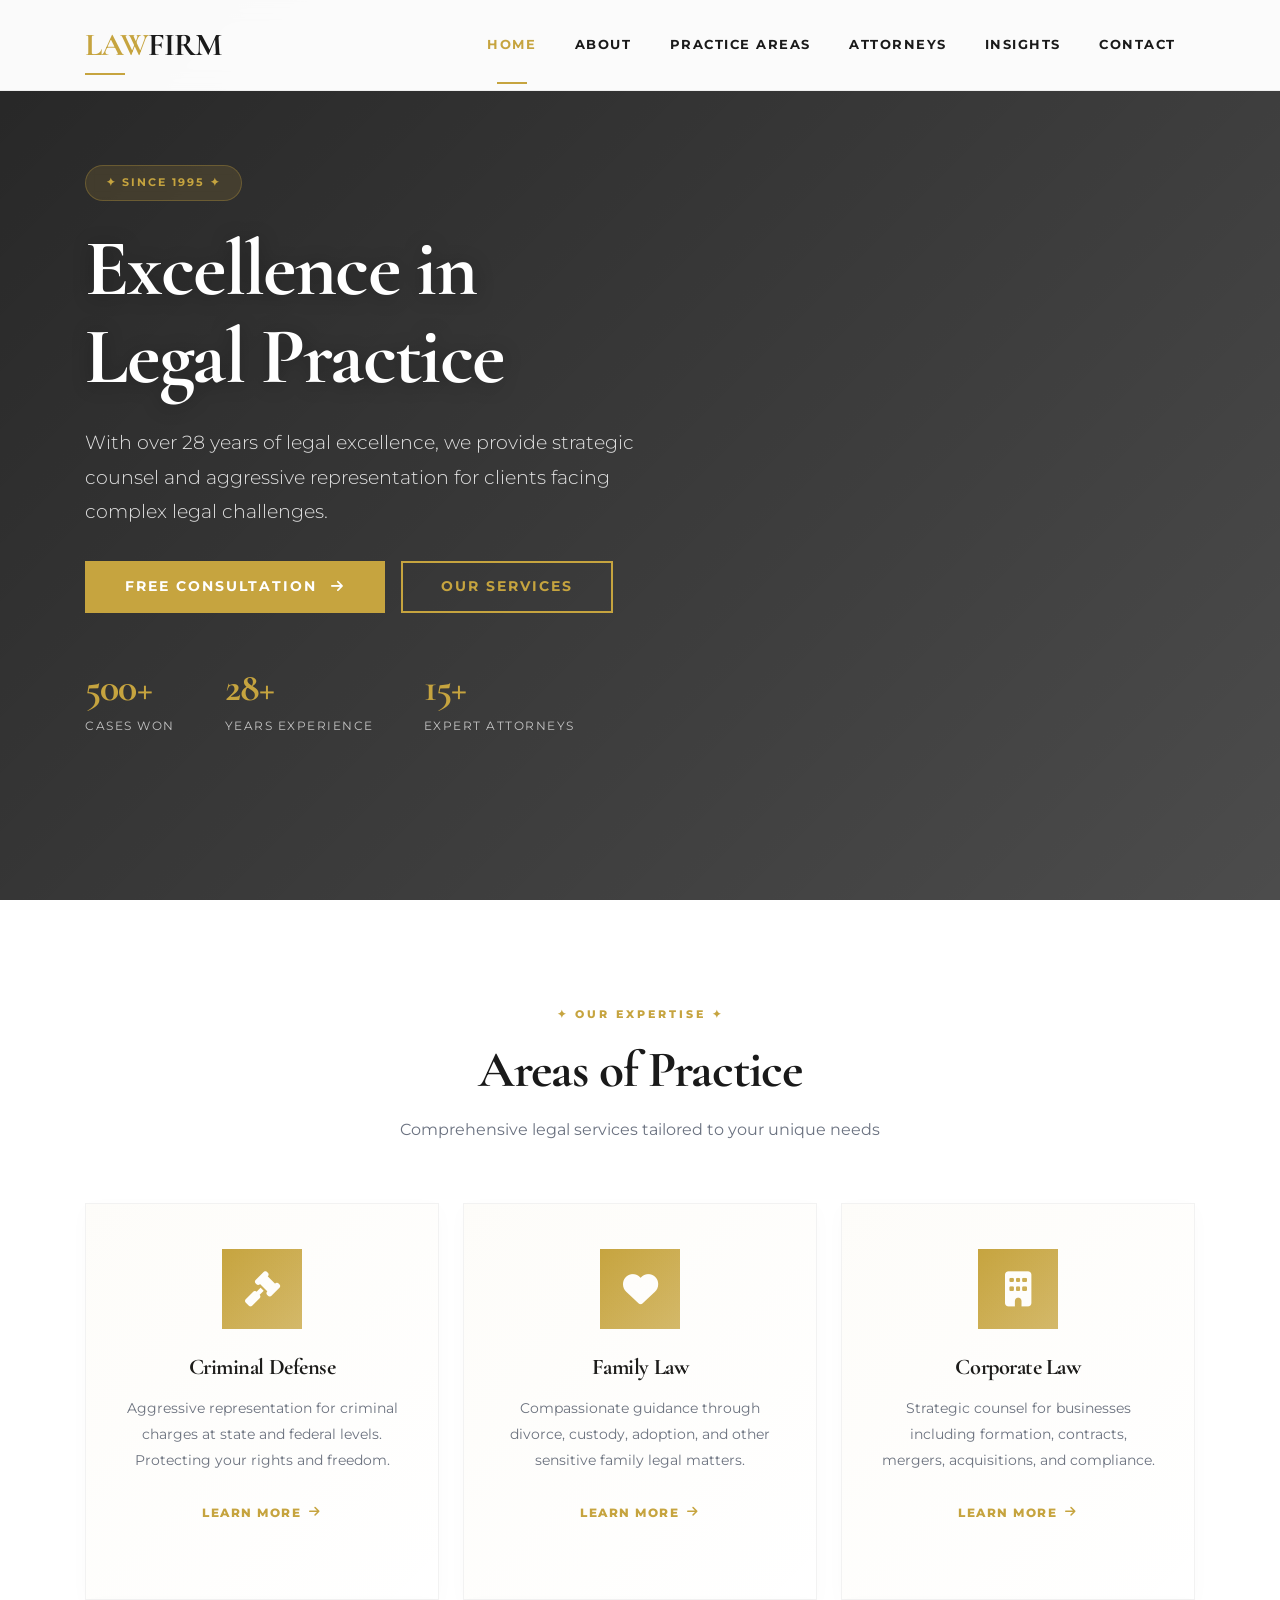
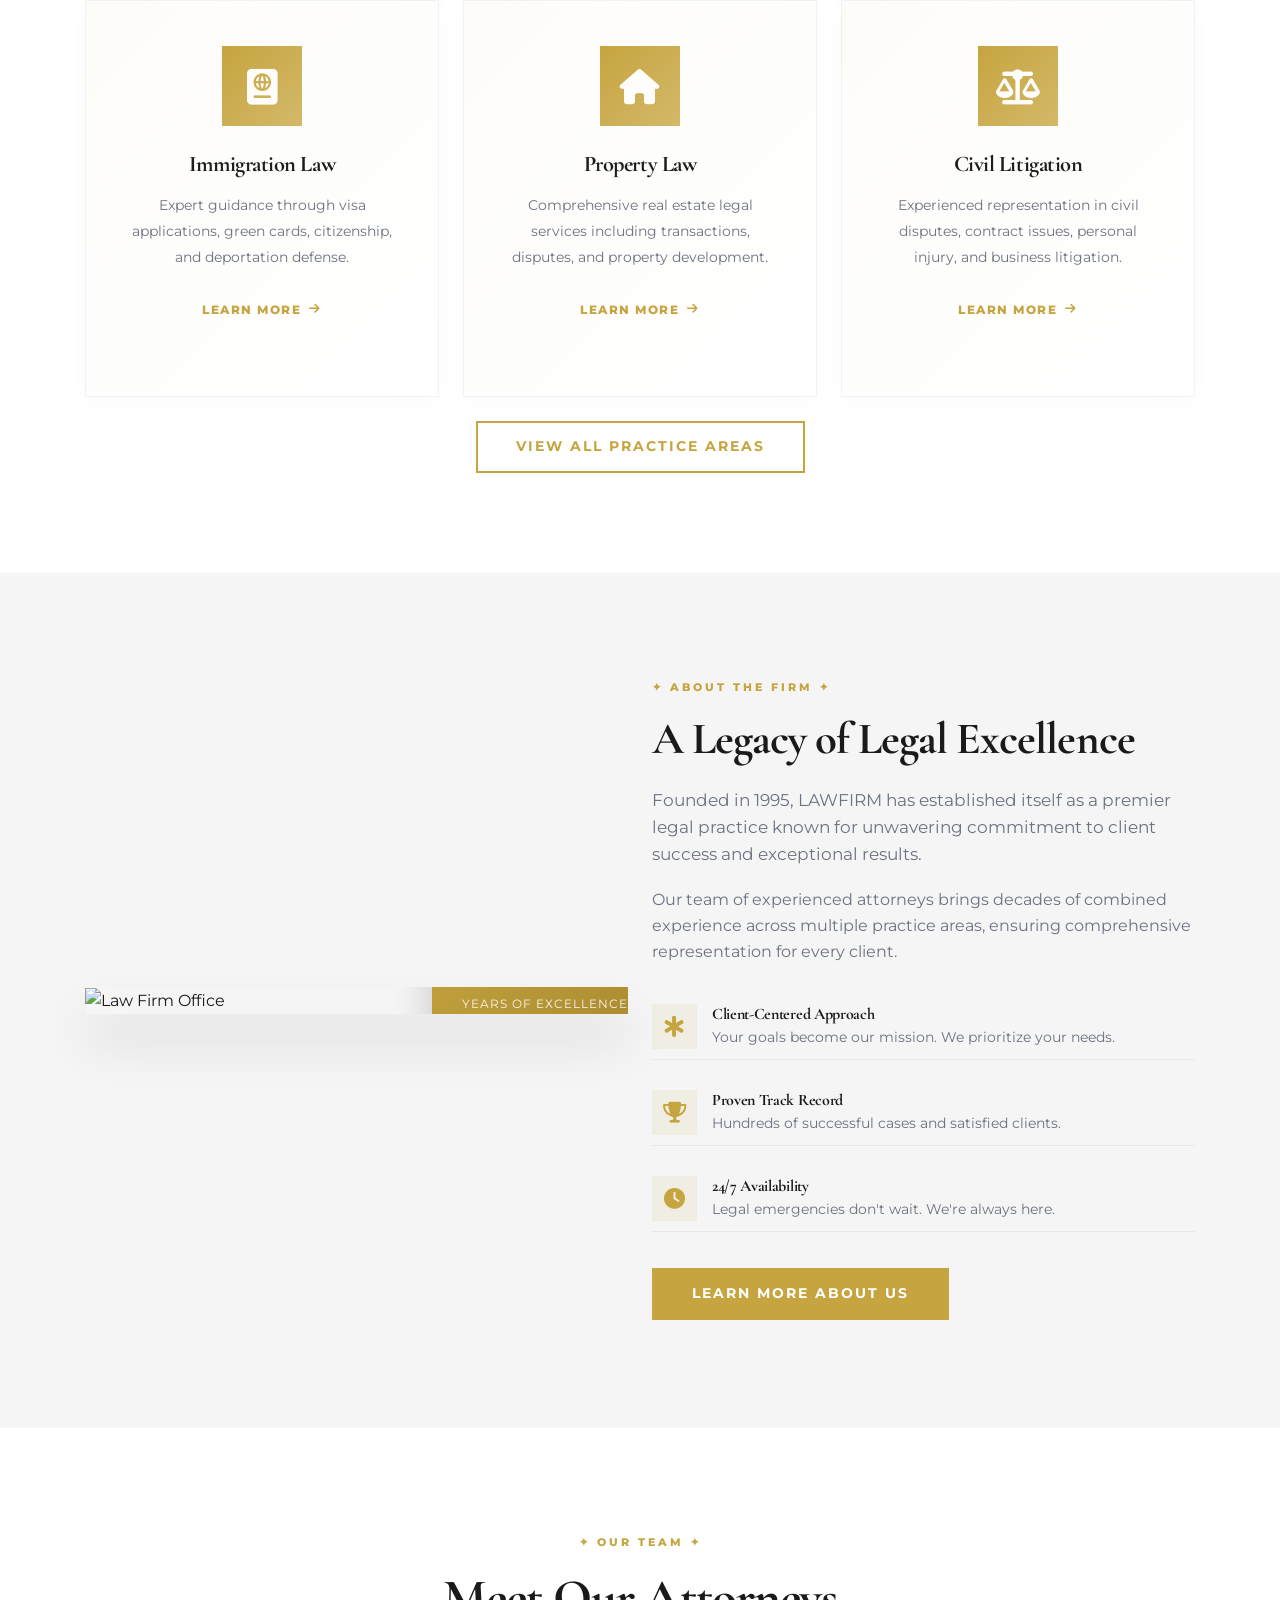
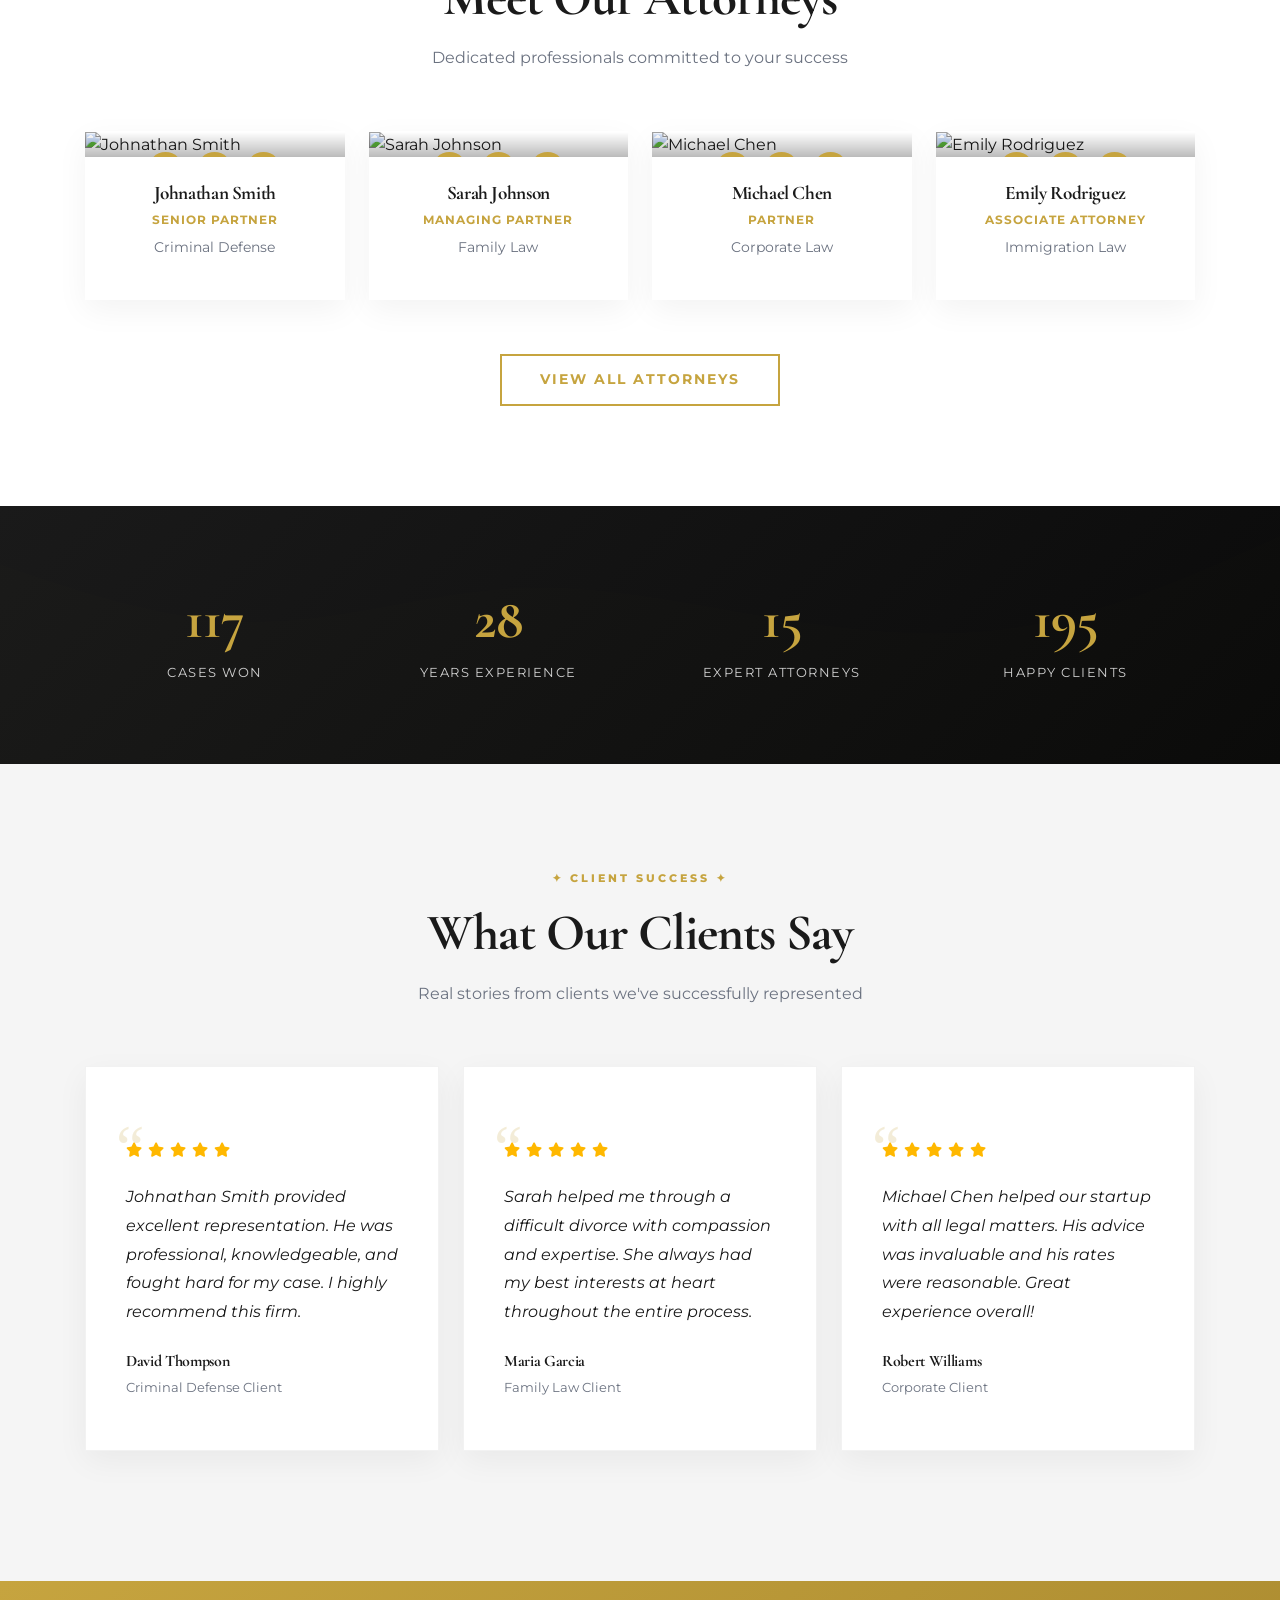
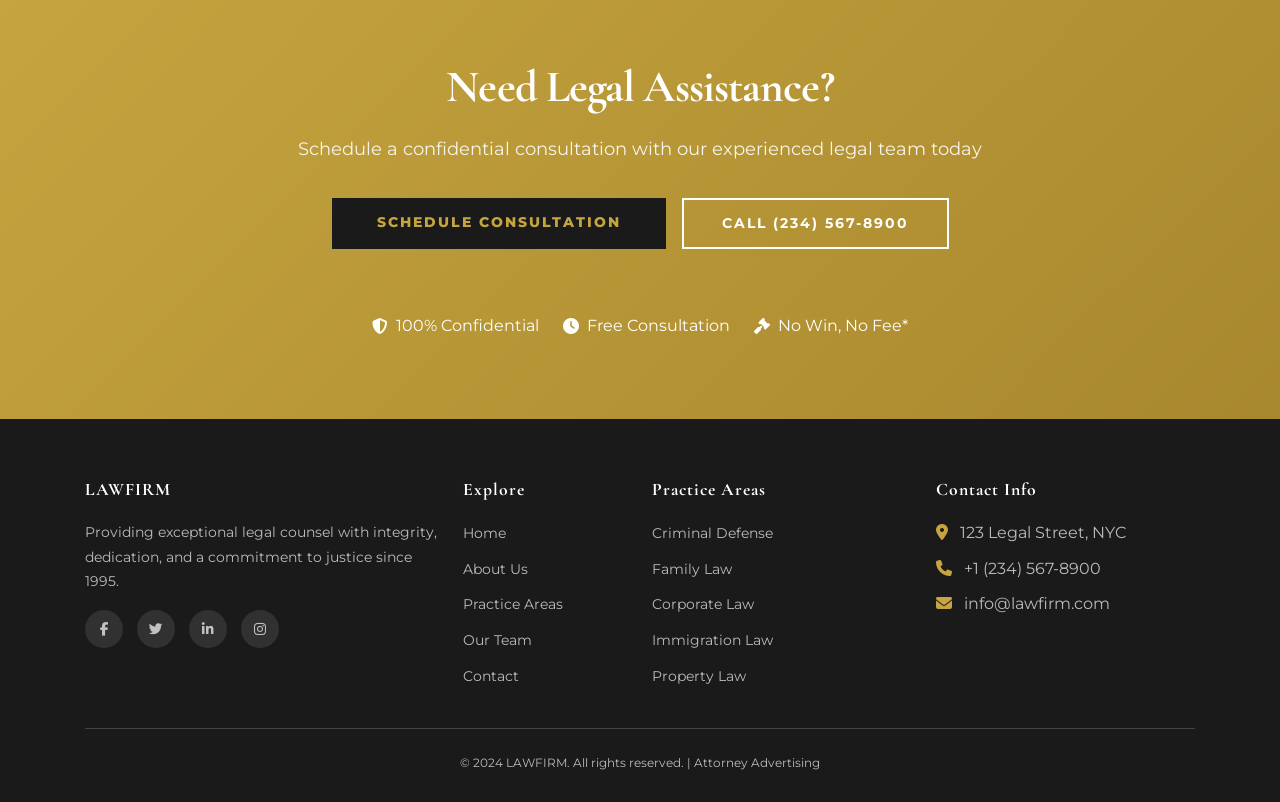
==== home1.html @ 0ae92cca "Update home1.html" ====
<!DOCTYPE html>
<html lang="en">
<head>
    <meta charset="UTF-8">
    <meta name="viewport" content="width=device-width, initial-scale=1.0, viewport-fit=cover">
    <title>LawFirm | Premier Legal Services & Representation</title>
    
    <!-- Favicon -->
    <link rel="icon" type="image/x-icon" href="#">
    
    <!-- Bootstrap 5 CSS -->
    <link href="https://cdn.jsdelivr.net/npm/bootstrap@5.3.0/dist/css/bootstrap.min.css" rel="stylesheet">
    <!-- Font Awesome 6 -->
    <link rel="stylesheet" href="https://cdnjs.cloudflare.com/ajax/libs/font-awesome/6.4.0/css/all.min.css">
    <!-- Google Fonts -->
    <link href="https://fonts.googleapis.com/css2?family=Cormorant+Garamond:wght@400;500;600;700;800&family=Montserrat:wght@300;400;500;600;700;800;900&display=swap" rel="stylesheet">
    <!-- AOS Animation -->
    <link href="https://unpkg.com/aos@2.3.1/dist/aos.css" rel="stylesheet">
    
    <style>
        :root {
            --primary: #C6A43F;
            --primary-dark: #A8882E;
            --primary-light: #D4B96A;
            --secondary: #1A1A1A;
            --dark: #0A0A0A;
            --gray-dark: #2A2A2A;
            --gray: #6B7280;
            --gray-light: #F5F5F5;
            --white: #FFFFFF;
            --border: #E5E5E5;
        }
        
        * {
            margin: 0;
            padding: 0;
            box-sizing: border-box;
        }
        
        body {
            font-family: 'Montserrat', sans-serif;
            color: var(--secondary);
            background: var(--white);
            line-height: 1.6;
            overflow-x: hidden;
        }
        
        h1, h2, h3, h4, h5, h6 {
            font-family: 'Cormorant Garamond', serif;
            font-weight: 700;
            letter-spacing: -0.02em;
        }
        
        /* Custom Scrollbar */
        ::-webkit-scrollbar {
            width: 8px;
        }
        
        ::-webkit-scrollbar-track {
            background: var(--gray-light);
        }
        
        ::-webkit-scrollbar-thumb {
            background: var(--primary);
            border-radius: 4px;
        }
        
        /* Premium Navbar */
        .navbar {
            padding: 0;
            background: rgba(255,255,255,0.98);
            backdrop-filter: blur(10px);
            border-bottom: 1px solid rgba(0,0,0,0.05);
            transition: all 0.3s ease;
        }
        
        .navbar.scrolled {
            background: rgba(255,255,255,0.98);
            box-shadow: 0 5px 30px rgba(0,0,0,0.05);
        }
        
        .navbar-brand {
            font-family: 'Cormorant Garamond', serif;
            font-size: 2rem;
            font-weight: 800;
            color: var(--secondary) !important;
            letter-spacing: -1px;
            padding: 1.2rem 0;
            position: relative;
        }
        
        .navbar-brand::after {
            content: '';
            position: absolute;
            bottom: 15px;
            left: 0;
            width: 40px;
            height: 2px;
            background: var(--primary);
        }
        
        .navbar-brand span {
            color: var(--primary);
        }
        
        .nav-link {
            font-size: 0.8rem;
            font-weight: 700;
            color: var(--secondary) !important;
            text-transform: uppercase;
            letter-spacing: 1.5px;
            padding: 1.8rem 1.2rem !important;
            transition: all 0.3s;
            position: relative;
        }
        
        .nav-link::before {
            content: '';
            position: absolute;
            bottom: 0;
            left: 50%;
            transform: translateX(-50%);
            width: 0;
            height: 2px;
            background: var(--primary);
            transition: width 0.3s;
        }
        
        .nav-link:hover::before,
        .nav-link.active::before {
            width: 30px;
        }
        
        .nav-link:hover,
        .nav-link.active {
            color: var(--primary) !important;
        }
        
        /* Hero Section with Overlay Image */
        .hero {
            position: relative;
            min-height: 100vh;
            background: linear-gradient(135deg, rgba(0,0,0,0.85) 0%, rgba(0,0,0,0.7) 100%);
            display: flex;
            align-items: center;
            overflow: hidden;
        }
        
        .hero-background {
            position: absolute;
            top: 0;
            left: 0;
            width: 100%;
            height: 100%;
            object-fit: cover;
            z-index: -2;
        }
        
        .hero-overlay {
            position: absolute;
            top: 0;
            left: 0;
            
            height: 100%;
            background: linear-gradient(135deg, rgba(0,0,0,0.85) 0%, rgba(0,0,0,0.6) 50%, rgba(0,0,0,0.75) 100%);
            z-index: -1;
        }
        
        .hero-badge {
            display: inline-block;
            background: rgba(198,164,63,0.15);
            backdrop-filter: blur(5px);
            padding: 8px 20px;
            border-radius: 50px;
            font-size: 0.7rem;
            font-weight: 700;
            text-transform: uppercase;
            letter-spacing: 2px;
            color: var(--primary);
            margin-bottom: 1.5rem;
            border: 1px solid rgba(198,164,63,0.3);
        }
        
        .hero h1 {
            font-size: 5rem;
            font-weight: 800;
            line-height: 1.1;
            margin-bottom: 1.5rem;
            color: var(--white);
            text-shadow: 0 2px 20px rgba(0,0,0,0.3);
        }
        
        .hero .lead {
            font-size: 1.2rem;
            color: rgba(255,255,255,0.85);
            margin-bottom: 2rem;
            line-height: 1.8;
            max-width: 600px;
        }
        
        @media (max-width: 768px) {
            .hero h1 {
                font-size: 2.8rem;
            }
            .hero .lead {
                font-size: 1rem;
            }
        }
        
        /* Premium Buttons */
        .btn-primary-custom {
            background: var(--primary);
            color: var(--white);
            padding: 15px 40px;
            font-size: 0.85rem;
            font-weight: 700;
            text-transform: uppercase;
            letter-spacing: 2px;
            border: none;
            border-radius: 0;
            transition: all 0.3s;
            display: inline-block;
            text-decoration: none;
            position: relative;
            overflow: hidden;
            z-index: 1;
        }
        
        .btn-primary-custom::before {
            content: '';
            position: absolute;
            top: 0;
            left: -100%;
            width: 100%;
            height: 100%;
            background: var(--primary-dark);
            transition: left 0.3s;
            z-index: -1;
        }
        
        .btn-primary-custom:hover::before {
            left: 0;
        }
        
        .btn-primary-custom:hover {
            color: var(--white);
            transform: translateY(-2px);
            box-shadow: 0 10px 25px rgba(198,164,63,0.3);
        }
        
        .btn-outline-custom {
            border: 2px solid var(--primary);
            color: var(--primary);
            background: transparent;
            padding: 13px 38px;
            font-size: 0.85rem;
            font-weight: 700;
            text-transform: uppercase;
            letter-spacing: 2px;
            border-radius: 0;
            transition: all 0.3s;
            display: inline-block;
            text-decoration: none;
        }
        
        .btn-outline-custom:hover {
            background: var(--primary);
            color: var(--white);
            transform: translateY(-2px);
            box-shadow: 0 10px 25px rgba(198,164,63,0.2);
        }
        
        /* Hero Stats */
        .hero-stats {
            display: flex;
            gap: 50px;
            margin-top: 50px;
            flex-wrap: wrap;
        }
        
        .hero-stat {
            text-align: left;
        }
        
        .hero-stat h3 {
            font-size: 2.5rem;
            font-weight: 800;
            color: var(--primary);
            margin-bottom: 5px;
            font-family: 'Cormorant Garamond', serif;
        }
        
        .hero-stat p {
            color: rgba(255,255,255,0.7);
            font-size: 0.75rem;
            text-transform: uppercase;
            letter-spacing: 1.5px;
            margin: 0;
        }
        
        /* Section Styles */
        .section {
            padding: 100px 0;
        }
        
        .section-dark {
            background: var(--gray-light);
        }
        
        .section-title {
            text-align: center;
            margin-bottom: 60px;
        }
        
        .section-subtitle {
            display: inline-block;
            font-size: 0.7rem;
            font-weight: 800;
            text-transform: uppercase;
            letter-spacing: 3px;
            color: var(--primary);
            margin-bottom: 1rem;
        }
        
        .section-title h2 {
            font-size: 3.2rem;
            font-weight: 800;
            color: var(--secondary);
            margin-bottom: 1rem;
        }
        
        .section-title p {
            color: var(--gray);
            max-width: 600px;
            margin: 0 auto;
            font-size: 1rem;
        }
        
        /* Premium Service Cards */
        .service-card {
            background: var(--white);
            padding: 45px 35px;
            text-align: center;
            transition: all 0.4s cubic-bezier(0.175, 0.885, 0.32, 1.275);
            position: relative;
            overflow: hidden;
            margin-bottom: 30px;
            height: 100%;
            box-shadow: 0 5px 20px rgba(0,0,0,0.02);
            border: 1px solid rgba(0,0,0,0.05);
        }
        
        .service-card::before {
            content: '';
            position: absolute;
            top: 0;
            left: 0;
            width: 100%;
            height: 100%;
            background: linear-gradient(135deg, rgba(198,164,63,0.03) 0%, transparent 100%);
            pointer-events: none;
        }
        
        .service-card:hover {
            transform: translateY(-10px);
            box-shadow: 0 30px 50px rgba(0,0,0,0.08);
            border-color: rgba(198,164,63,0.2);
        }
        
        .service-icon {
            width: 80px;
            height: 80px;
            background: linear-gradient(135deg, var(--primary) 0%, var(--primary-light) 100%);
            display: flex;
            align-items: center;
            justify-content: center;
            margin: 0 auto 25px;
            transition: all 0.3s;
        }
        
        .service-card:hover .service-icon {
            transform: scale(1.1) rotateY(180deg);
        }
        
        .service-icon i {
            font-size: 2.2rem;
            color: var(--white);
        }
        
        .service-card h4 {
            font-size: 1.4rem;
            font-weight: 700;
            margin-bottom: 15px;
        }
        
        .service-card p {
            color: var(--gray);
            font-size: 0.9rem;
            margin-bottom: 25px;
            line-height: 1.8;
        }
        
        .service-link {
            font-size: 0.75rem;
            font-weight: 800;
            text-transform: uppercase;
            letter-spacing: 1.5px;
            color: var(--primary);
            text-decoration: none;
            display: inline-flex;
            align-items: center;
            gap: 8px;
            transition: gap 0.3s;
        }
        
        .service-link:hover {
            gap: 12px;
            color: var(--primary-dark);
        }
        
        /* Premium About Section */
        .about-image-wrapper {
            position: relative;
            border-radius: 0;
            overflow: hidden;
            box-shadow: 0 30px 50px rgba(0,0,0,0.1);
        }
        
        .about-image-wrapper img {
            width: 100%;
            height: auto;
            transition: transform 0.5s;
        }
        
        .about-image-wrapper:hover img {
            transform: scale(1.05);
        }
        
        .experience-card {
            position: absolute;
            bottom: -30px;
            right: -30px;
            background: linear-gradient(135deg, var(--primary) 0%, var(--primary-dark) 100%);
            padding: 30px;
            text-align: center;
            min-width: 160px;
            box-shadow: 0 20px 40px rgba(0,0,0,0.2);
        }
        
        .experience-card h3 {
            font-size: 2.5rem;
            font-weight: 800;
            color: var(--white);
            margin: 0;
        }
        
        .experience-card p {
            color: rgba(255,255,255,0.9);
            font-size: 0.75rem;
            text-transform: uppercase;
            letter-spacing: 1px;
            margin: 0;
        }
        
        .feature-list {
            margin-top: 30px;
        }
        
        .feature-item {
            display: flex;
            align-items: center;
            margin-bottom: 20px;
            padding: 10px 0;
            border-bottom: 1px solid rgba(0,0,0,0.05);
        }
        
        .feature-icon {
            width: 45px;
            height: 45px;
            background: rgba(198,164,63,0.1);
            display: flex;
            align-items: center;
            justify-content: center;
            margin-right: 15px;
        }
        
        .feature-icon i {
            font-size: 1.3rem;
            color: var(--primary);
        }
        
        .feature-text h6 {
            font-size: 1rem;
            font-weight: 800;
            margin-bottom: 3px;
        }
        
        .feature-text p {
            font-size: 0.85rem;
            color: var(--gray);
            margin: 0;
        }
        
        /* Premium Attorney Cards */
        .attorney-card {
            background: var(--white);
            margin-bottom: 30px;
            transition: all 0.4s;
            box-shadow: 0 10px 30px rgba(0,0,0,0.05);
            position: relative;
            overflow: hidden;
        }
        
        .attorney-card:hover {
            transform: translateY(-10px);
            box-shadow: 0 20px 40px rgba(0,0,0,0.1);
        }
        
        .attorney-image {
            position: relative;
            overflow: hidden;
        }
        
        .attorney-image img {
            width: 100%;
            height: 320px;
            object-fit: cover;
            transition: transform 0.5s;
        }
        
        .attorney-card:hover .attorney-image img {
            transform: scale(1.1);
        }
        
        .attorney-social {
            position: absolute;
            bottom: -50px;
            left: 0;
            right: 0;
            text-align: center;
            background: linear-gradient(to top, rgba(0,0,0,0.8), transparent);
            padding: 20px;
            transition: bottom 0.3s;
        }
        
        .attorney-card:hover .attorney-social {
            bottom: 0;
        }
        
        .attorney-social a {
            display: inline-block;
            width: 35px;
            height: 35px;
            background: var(--primary);
            border-radius: 50%;
            text-align: center;
            line-height: 35px;
            color: var(--white);
            margin: 0 5px;
            transition: all 0.3s;
        }
        
        .attorney-social a:hover {
            transform: translateY(-3px);
            background: var(--white);
            color: var(--primary);
        }
        
        .attorney-info {
            padding: 25px;
            text-align: center;
            background: var(--white);
        }
        
        .attorney-info h5 {
            font-size: 1.2rem;
            font-weight: 800;
            margin-bottom: 5px;
        }
        
        .attorney-info .position {
            color: var(--primary);
            font-size: 0.75rem;
            font-weight: 700;
            text-transform: uppercase;
            letter-spacing: 1px;
            margin-bottom: 8px;
        }
        
        .attorney-info .specialty {
            color: var(--gray);
            font-size: 0.85rem;
        }
        
        /* Premium Testimonials */
        .testimonial-card {
            background: var(--white);
            padding: 50px 40px;
            margin-bottom: 30px;
            position: relative;
            box-shadow: 0 10px 30px rgba(0,0,0,0.05);
            border: 1px solid rgba(0,0,0,0.05);
            transition: all 0.3s;
        }
        
        .testimonial-card:hover {
            transform: translateY(-5px);
            box-shadow: 0 20px 40px rgba(0,0,0,0.1);
        }
        
        .testimonial-quote {
            position: absolute;
            top: 30px;
            left: 30px;
            font-size: 4rem;
            color: var(--primary);
            opacity: 0.2;
            font-family: serif;
        }
        
        .testimonial-rating {
            margin-bottom: 20px;
            margin-top: 20px;
        }
        
        .testimonial-rating i {
            color: #FFB800;
            font-size: 0.9rem;
            margin-right: 2px;
        }
        
        .testimonial-card p {
            font-size: 1rem;
            line-height: 1.8;
            color: var(--secondary);
            font-style: italic;
            margin-bottom: 25px;
            position: relative;
            z-index: 1;
        }
        
        .testimonial-author h6 {
            font-weight: 800;
            margin-bottom: 3px;
            font-size: 1rem;
        }
        
        .testimonial-author span {
            font-size: 0.8rem;
            color: var(--gray);
        }
        
        /* Stats Counter Section */
        .stats-section {
            background: linear-gradient(135deg, var(--secondary) 0%, var(--dark) 100%);
            padding: 80px 0;
            position: relative;
            overflow: hidden;
        }
        
        .stats-section::before {
            content: '';
            position: absolute;
            top: 0;
            left: 0;
            right: 0;
            bottom: 0;
            background: url('data:image/svg+xml,<svg xmlns="http://www.w3.org/2000/svg" viewBox="0 0 1440 320"><path fill="rgba(198,164,63,0.03)" fill-opacity="1" d="M0,96L48,112C96,128,192,160,288,160C384,160,480,128,576,122.7C672,117,768,139,864,154.7C960,171,1056,181,1152,165.3C1248,149,1344,107,1392,85.3L1440,64L1440,320L1392,320C1344,320,1248,320,1152,320C1056,320,960,320,864,320C768,320,672,320,576,320C480,320,384,320,288,320C192,320,96,320,48,320L0,320Z"></path></svg>') no-repeat bottom;
            background-size: cover;
            opacity: 0.3;
        }
        
        .stat-counter {
            text-align: center;
            position: relative;
            z-index: 1;
        }
        
        .stat-counter h2 {
            font-size: 3.5rem;
            font-weight: 800;
            color: var(--primary);
            margin-bottom: 10px;
            font-family: 'Cormorant Garamond', serif;
        }
        
        .stat-counter p {
            color: rgba(255,255,255,0.8);
            font-size: 0.8rem;
            text-transform: uppercase;
            letter-spacing: 1.5px;
            margin: 0;
        }
        
        /* Premium CTA */
        .cta-section {
            background: linear-gradient(135deg, var(--primary) 0%, var(--primary-dark) 100%);
            padding: 80px 0;
            text-align: center;
            position: relative;
            overflow: hidden;
        }
        
        .cta-section h2 {
            color: var(--white);
            font-size: 2.8rem;
            font-weight: 800;
            margin-bottom: 20px;
        }
        
        .cta-section p {
            color: rgba(255,255,255,0.9);
            font-size: 1.1rem;
            margin-bottom: 35px;
        }
        
        .btn-cta-dark {
            background: var(--secondary);
            color: var(--primary);
            padding: 14px 45px;
            font-size: 0.85rem;
            font-weight: 800;
            text-transform: uppercase;
            letter-spacing: 2px;
            border: none;
            transition: all 0.3s;
            display: inline-block;
            text-decoration: none;
        }
        
        .btn-cta-dark:hover {
            transform: translateY(-3px);
            box-shadow: 0 10px 25px rgba(0,0,0,0.2);
            color: var(--primary-light);
        }
        
        /* Footer */
        .footer {
            background: var(--secondary);
            color: rgba(255,255,255,0.7);
            padding: 60px 0 30px;
        }
        
        .footer h5 {
            color: var(--white);
            font-size: 1.1rem;
            font-weight: 700;
            margin-bottom: 20px;
            letter-spacing: 1px;
        }
        
        .footer a {
            color: rgba(255,255,255,0.7);
            text-decoration: none;
            transition: color 0.3s;
            font-size: 0.85rem;
        }
        
        .footer a:hover {
            color: var(--primary);
        }
        
        .footer ul {
            list-style: none;
            padding: 0;
        }
        
        .footer ul li {
            margin-bottom: 10px;
        }
        
        .footer .social-links a {
            display: inline-block;
            width: 38px;
            height: 38px;
            background: rgba(255,255,255,0.1);
            text-align: center;
            line-height: 38px;
            margin-right: 10px;
            transition: all 0.3s;
            border-radius: 50%;
        }
        
        .footer .social-links a:hover {
            background: var(--primary);
            color: var(--white);
            transform: translateY(-3px);
        }
        
        /* Responsive */
        @media (max-width: 768px) {
            .section {
                padding: 60px 0;
            }
            .section-title h2 {
                font-size: 2.2rem;
            }
            .hero h1 {
                font-size: 2.5rem;
            }
            .experience-card {
                position: relative;
                bottom: auto;
                right: auto;
                margin-top: 20px;
            }
            .hero-stats {
                gap: 25px;
            }
            .hero-stat h3 {
                font-size: 1.8rem;
            }
        }
        
        /* Container */
        .container {
            width: 100%;
            padding-right: 15px;
            padding-left: 15px;
            margin-right: auto;
            margin-left: auto;
        }
        
        @media (min-width: 576px) {
            .container { max-width: 540px; }
        }
        @media (min-width: 768px) {
            .container { max-width: 720px; }
        }
        @media (min-width: 992px) {
            .container { max-width: 960px; }
        }
        @media (min-width: 1200px) {
            .container { max-width: 1140px; }
        }
        
        /* Loading Animation */
        .loading {
            position: fixed;
            top: 0;
            left: 0;
            width: 100%;
            height: 100%;
            background: var(--white);
            display: flex;
            align-items: center;
            justify-content: center;
            z-index: 9999;
            transition: opacity 0.5s;
        }
        
        .loading.fade-out {
            opacity: 0;
            visibility: hidden;
        }
        
        .loader {
            width: 50px;
            height: 50px;
            border: 3px solid var(--gray-light);
            border-top-color: var(--primary);
            border-radius: 50%;
            animation: spin 1s linear infinite;
        }
        
        @keyframes spin {
            to { transform: rotate(360deg); }
        }
    </style>
</head>
<body>
    <!-- Loading Animation -->
    <div class="loading">
        <div class="loader"></div>
    </div>

    <!-- Premium Navbar -->
    <nav class="navbar navbar-expand-lg fixed-top">
        <div class="container">
            <a class="navbar-brand" href="index.html">
                <span>LAW</span>FIRM
            </a>
            <button class="navbar-toggler" type="button" data-bs-toggle="collapse" data-bs-target="#navbarNav">
                <span class="navbar-toggler-icon"></span>
            </button>
            <div class="collapse navbar-collapse" id="navbarNav">
                <ul class="navbar-nav ms-auto">
                    <li class="nav-item">
                        <a class="nav-link active" href="index.html">Home</a>
                    </li>
                    <li class="nav-item">
                        <a class="nav-link" href="about.html">About</a>
                    </li>
                    <li class="nav-item">
                        <a class="nav-link" href="practice-areas.html">Practice Areas</a>
                    </li>
                    <li class="nav-item">
                        <a class="nav-link" href="attorneys.html">Attorneys</a>
                    </li>
                    <li class="nav-item">
                        <a class="nav-link" href="insights.html">Insights</a>
                    </li>
                    <li class="nav-item">
                        <a class="nav-link" href="contact.html">Contact</a>
                    </li>
                </ul>
            </div>
        </div>
    </nav>

    <!-- Hero Section with Overlay Image -->
    <section class="hero">
        <img src="https://images.unsplash.com/photo-1589829545856-d10d557cf95f?w=1920&h=1080&fit=crop" alt="Law Office" class="hero-background">
        <div class="hero-overlay"></div>
        <div class="container">
            <div class="row align-items-center">
                <div class="col-lg-7" data-aos="fade-up" data-aos-duration="1000">
                    <span class="hero-badge">✦ Since 1995 ✦</span>
                    <h1>Excellence in<br>Legal Practice</h1>
                    <p class="lead">With over 28 years of legal excellence, we provide strategic counsel and aggressive representation for clients facing complex legal challenges.</p>
                    <div class="d-flex flex-wrap gap-3">
                        <a href="contact.html" class="btn-primary-custom">
                            Free Consultation <i class="fas fa-arrow-right ms-2"></i>
                        </a>
                        <a href="practice-areas.html" class="btn-outline-custom">
                            Our Services
                        </a>
                    </div>
                    
                    <div class="hero-stats">
                        <div class="hero-stat" data-aos="fade-up" data-aos-delay="200">
                            <h3>500+</h3>
                            <p>Cases Won</p>
                        </div>
                        <div class="hero-stat" data-aos="fade-up" data-aos-delay="300">
                            <h3>28+</h3>
                            <p>Years Experience</p>
                        </div>
                        <div class="hero-stat" data-aos="fade-up" data-aos-delay="400">
                            <h3>15+</h3>
                            <p>Expert Attorneys</p>
                        </div>
                        
                    </div>
                </div>
            </div>
        </div>
    </section>

    <!-- Practice Areas Section -->
    <section class="section">
        <div class="container">
            <div class="section-title" data-aos="fade-up">
                <span class="section-subtitle">✦ Our Expertise ✦</span>
                <h2>Areas of Practice</h2>
                <p>Comprehensive legal services tailored to your unique needs</p>
            </div>
            <div class="row">
                <div class="col-lg-4 col-md-6" data-aos="fade-up" data-aos-delay="100">
                    <div class="service-card">
                        <div class="service-icon">
                            <i class="fas fa-gavel"></i>
                        </div>
                        <h4>Criminal Defense</h4>
                        <p>Aggressive representation for criminal charges at state and federal levels. Protecting your rights and freedom.</p>
                        <a href="practice-detail.html" class="service-link">Learn More <i class="fas fa-arrow-right"></i></a>
                    </div>
                </div>
                <div class="col-lg-4 col-md-6" data-aos="fade-up" data-aos-delay="200">
                    <div class="service-card">
                        <div class="service-icon">
                            <i class="fas fa-heart"></i>
                        </div>
                        <h4>Family Law</h4>
                        <p>Compassionate guidance through divorce, custody, adoption, and other sensitive family legal matters.</p>
                        <a href="practice-detail.html" class="service-link">Learn More <i class="fas fa-arrow-right"></i></a>
                    </div>
                </div>
                <div class="col-lg-4 col-md-6" data-aos="fade-up" data-aos-delay="300">
                    <div class="service-card">
                        <div class="service-icon">
                            <i class="fas fa-building"></i>
                        </div>
                        <h4>Corporate Law</h4>
                        <p>Strategic counsel for businesses including formation, contracts, mergers, acquisitions, and compliance.</p>
                        <a href="practice-detail.html" class="service-link">Learn More <i class="fas fa-arrow-right"></i></a>
                    </div>
                </div>
                <div class="col-lg-4 col-md-6" data-aos="fade-up" data-aos-delay="400">
                    <div class="service-card">
                        <div class="service-icon">
                            <i class="fas fa-passport"></i>
                        </div>
                        <h4>Immigration Law</h4>
                        <p>Expert guidance through visa applications, green cards, citizenship, and deportation defense.</p>
                        <a href="practice-detail.html" class="service-link">Learn More <i class="fas fa-arrow-right"></i></a>
                    </div>
                </div>
                <div class="col-lg-4 col-md-6" data-aos="fade-up" data-aos-delay="500">
                    <div class="service-card">
                        <div class="service-icon">
                            <i class="fas fa-home"></i>
                        </div>
                        <h4>Property Law</h4>
                        <p>Comprehensive real estate legal services including transactions, disputes, and property development.</p>
                        <a href="practice-detail.html" class="service-link">Learn More <i class="fas fa-arrow-right"></i></a>
                    </div>
                </div>
                <div class="col-lg-4 col-md-6" data-aos="fade-up" data-aos-delay="600">
                    <div class="service-card">
                        <div class="service-icon">
                            <i class="fas fa-balance-scale"></i>
                        </div>
                        <h4>Civil Litigation</h4>
                        <p>Experienced representation in civil disputes, contract issues, personal injury, and business litigation.</p>
                        <a href="practice-detail.html" class="service-link">Learn More <i class="fas fa-arrow-right"></i></a>
                    </div>
                </div>
            </div>
            <div class="text-center mt-4" data-aos="fade-up">
                <a href="practice-areas.html" class="btn-outline-custom">View All Practice Areas</a>
            </div>
        </div>
    </section>

    <!-- About Section -->
    <section class="section section-dark">
        <div class="container">
            <div class="row align-items-center">
                <div class="col-lg-6 order-lg-2" data-aos="fade-left">
                    <span class="section-subtitle">✦ About the Firm ✦</span>
                    <h2 style="font-size: 2.8rem; font-weight: 800; margin-bottom: 20px;">A Legacy of Legal Excellence</h2>
                    <p style="color: var(--gray); margin-bottom: 20px; font-size: 1.05rem;">Founded in 1995, LAWFIRM has established itself as a premier legal practice known for unwavering commitment to client success and exceptional results.</p>
                    <p style="color: var(--gray); margin-bottom: 30px;">Our team of experienced attorneys brings decades of combined experience across multiple practice areas, ensuring comprehensive representation for every client.</p>
                    
                    <div class="feature-list">
                        <div class="feature-item">
                            <div class="feature-icon">
                                <i class="fas fa-star-of-life"></i>
                            </div>
                            <div class="feature-text">
                                <h6>Client-Centered Approach</h6>
                                <p>Your goals become our mission. We prioritize your needs.</p>
                            </div>
                        </div>
                        <div class="feature-item">
                            <div class="feature-icon">
                                <i class="fas fa-trophy"></i>
                            </div>
                            <div class="feature-text">
                                <h6>Proven Track Record</h6>
                                <p>Hundreds of successful cases and satisfied clients.</p>
                            </div>
                        </div>
                        <div class="feature-item">
                            <div class="feature-icon">
                                <i class="fas fa-clock"></i>
                            </div>
                            <div class="feature-text">
                                <h6>24/7 Availability</h6>
                                <p>Legal emergencies don't wait. We're always here.</p>
                            </div>
                        </div>
                    </div>
                    
                    <a href="about.html" class="btn-primary-custom mt-3">Learn More About Us</a>
                </div>
                <div class="col-lg-6 order-lg-1 mt-5 mt-lg-0" data-aos="fade-right">
                    <div class="about-image-wrapper">
                        <img src="https://images.unsplash.com/photo-1589391886645-519ba9e2a84f?w=600&h=500&fit=crop" alt="Law Firm Office">
                        <div class="experience-card">
                            <h3>28+</h3>
                            <p>Years of Excellence</p>
                        </div>
                    </div>
                </div>
            </div>
        </div>
    </section>

    <!-- Featured Attorneys Section -->
    <section class="section">
        <div class="container">
            <div class="section-title" data-aos="fade-up">
                <span class="section-subtitle">✦ Our Team ✦</span>
                <h2>Meet Our Attorneys</h2>
                <p>Dedicated professionals committed to your success</p>
            </div>
            <div class="row">
                <div class="col-lg-3 col-md-6" data-aos="fade-up" data-aos-delay="100">
                    <div class="attorney-card">
                        <div class="attorney-image">
                            <img src="https://images.unsplash.com/photo-1560250097-0b93528c311a?w=400&h=450&fit=crop" alt="Johnathan Smith">
                            <div class="attorney-social">
                                <a href="#"><i class="fab fa-linkedin-in"></i></a>
                                <a href="#"><i class="fab fa-twitter"></i></a>
                                <a href="#"><i class="fab fa-facebook-f"></i></a>
                            </div>
                        </div>
                        <div class="attorney-info">
                            <h5>Johnathan Smith</h5>
                            <p class="position">Senior Partner</p>
                            <p class="specialty">Criminal Defense</p>
                        </div>
                    </div>
                </div>
                <div class="col-lg-3 col-md-6" data-aos="fade-up" data-aos-delay="200">
                    <div class="attorney-card">
                        <div class="attorney-image">
                            <img src="https://images.unsplash.com/photo-1573496359142-b8d87734a5a2?w=400&h=450&fit=crop" alt="Sarah Johnson">
                            <div class="attorney-social">
                                <a href="#"><i class="fab fa-linkedin-in"></i></a>
                                <a href="#"><i class="fab fa-twitter"></i></a>
                                <a href="#"><i class="fab fa-facebook-f"></i></a>
                            </div>
                        </div>
                        <div class="attorney-info">
                            <h5>Sarah Johnson</h5>
                            <p class="position">Managing Partner</p>
                            <p class="specialty">Family Law</p>
                        </div>
                    </div>
                </div>
                <div class="col-lg-3 col-md-6" data-aos="fade-up" data-aos-delay="300">
                    <div class="attorney-card">
                        <div class="attorney-image">
                            <img src="https://images.unsplash.com/photo-1556157382-97eda2f9e2bf?w=400&h=450&fit=crop" alt="Michael Chen">
                            <div class="attorney-social">
                                <a href="#"><i class="fab fa-linkedin-in"></i></a>
                                <a href="#"><i class="fab fa-twitter"></i></a>
                                <a href="#"><i class="fab fa-facebook-f"></i></a>
                            </div>
                        </div>
                        <div class="attorney-info">
                            <h5>Michael Chen</h5>
                            <p class="position">Partner</p>
                            <p class="specialty">Corporate Law</p>
                        </div>
                    </div>
                </div>
                <div class="col-lg-3 col-md-6" data-aos="fade-up" data-aos-delay="400">
                    <div class="attorney-card">
                        <div class="attorney-image">
                            <img src="https://images.unsplash.com/photo-1580489944761-15a19d654956?w=400&h=450&fit=crop" alt="Emily Rodriguez">
                            <div class="attorney-social">
                                <a href="#"><i class="fab fa-linkedin-in"></i></a>
                                <a href="#"><i class="fab fa-twitter"></i></a>
                                <a href="#"><i class="fab fa-facebook-f"></i></a>
                            </div>
                        </div>
                        <div class="attorney-info">
                            <h5>Emily Rodriguez</h5>
                            <p class="position">Associate Attorney</p>
                            <p class="specialty">Immigration Law</p>
                        </div>
                    </div>
                </div>
            </div>
            <div class="text-center mt-4" data-aos="fade-up">
                <a href="attorneys.html" class="btn-outline-custom">View All Attorneys</a>
            </div>
        </div>
    </section>

    <!-- Stats Counter Section -->
    <section class="stats-section">
        <div class="container">
            <div class="row">
                <div class="col-md-3 col-6" data-aos="fade-up" data-aos-delay="100">
                    <div class="stat-counter">
                        <h2 class="counter">500</h2>
                        <p>Cases Won</p>
                    </div>
                </div>
                <div class="col-md-3 col-6" data-aos="fade-up" data-aos-delay="200">
                    <div class="stat-counter">
                        <h2 class="counter">28</h2>
                        <p>Years Experience</p>
                    </div>
                </div>
                <div class="col-md-3 col-6" data-aos="fade-up" data-aos-delay="300">
                    <div class="stat-counter">
                        <h2 class="counter">15</h2>
                        <p>Expert Attorneys</p>
                    </div>
                </div>
                <div class="col-md-3 col-6" data-aos="fade-up" data-aos-delay="400">
                    <div class="stat-counter">
                        <h2 class="counter">1000</h2>
                        <p>Happy Clients</p>
                    </div>
                </div>
            </div>
        </div>
    </section>

    <!-- Testimonials Section -->
    <section class="section section-dark">
        <div class="container">
            <div class="section-title" data-aos="fade-up">
                <span class="section-subtitle">✦ Client Success ✦</span>
                <h2>What Our Clients Say</h2>
                <p>Real stories from clients we've successfully represented</p>
            </div>
            <div class="row">
                <div class="col-md-4" data-aos="fade-up" data-aos-delay="100">
                    <div class="testimonial-card">
                        <div class="testimonial-quote">“</div>
                        <div class="testimonial-rating">
                            <i class="fas fa-star"></i>
                            <i class="fas fa-star"></i>
                            <i class="fas fa-star"></i>
                            <i class="fas fa-star"></i>
                            <i class="fas fa-star"></i>
                        </div>
                        <p>Johnathan Smith provided excellent representation. He was professional, knowledgeable, and fought hard for my case. I highly recommend this firm.</p>
                        <div class="testimonial-author">
                            <h6>David Thompson</h6>
                            <span>Criminal Defense Client</span>
                        </div>
                    </div>
                </div>
                <div class="col-md-4" data-aos="fade-up" data-aos-delay="200">
                    <div class="testimonial-card">
                        <div class="testimonial-quote">“</div>
                        <div class="testimonial-rating">
                            <i class="fas fa-star"></i>
                            <i class="fas fa-star"></i>
                            <i class="fas fa-star"></i>
                            <i class="fas fa-star"></i>
                            <i class="fas fa-star"></i>
                        </div>
                        <p>Sarah helped me through a difficult divorce with compassion and expertise. She always had my best interests at heart throughout the entire process.</p>
                        <div class="testimonial-author">
                            <h6>Maria Garcia</h6>
                            <span>Family Law Client</span>
                        </div>
                    </div>
                </div>
                <div class="col-md-4" data-aos="fade-up" data-aos-delay="300">
                    <div class="testimonial-card">
                        <div class="testimonial-quote">“</div>
                        <div class="testimonial-rating">
                            <i class="fas fa-star"></i>
                            <i class="fas fa-star"></i>
                            <i class="fas fa-star"></i>
                            <i class="fas fa-star"></i>
                            <i class="fas fa-star"></i>
                        </div>
                        <p>Michael Chen helped our startup with all legal matters. His advice was invaluable and his rates were reasonable. Great experience overall!</p>
                        <div class="testimonial-author">
                            <h6>Robert Williams</h6>
                            <span>Corporate Client</span>
                        </div>
                    </div>
                </div>
            </div>
        </div>
    </section>

    <!-- Premium CTA Section -->
    <section class="cta-section">
        <div class="container">
            <div class="row justify-content-center">
                <div class="col-lg-8 text-center" data-aos="fade-up">
                    <h2>Need Legal Assistance?</h2>
                    <p>Schedule a confidential consultation with our experienced legal team today</p>
                    <div class="d-flex justify-content-center gap-3 flex-wrap">
                        <a href="contact.html" class="btn-cta-dark">Schedule Consultation</a>
                        <a href="tel:+1234567890" class="btn-outline-custom" style="border-color: var(--white); color: var(--white);">Call (234) 567-8900</a>
                    </div>
                    
                    <div class="row justify-content-center mt-5 pt-3">
                        <div class="col-auto">
                            <div class="d-flex align-items-center">
                                <i class="fas fa-shield-alt me-2" style="color: var(--white);"></i>
                                <span style="color: var(--white);">100% Confidential</span>
                            </div>
                        </div>
                        <div class="col-auto">
                            <div class="d-flex align-items-center">
                                <i class="fas fa-clock me-2" style="color: var(--white);"></i>
                                <span style="color: var(--white);">Free Consultation</span>
                            </div>
                        </div>
                        <div class="col-auto">
                            <div class="d-flex align-items-center">
                                <i class="fas fa-gavel me-2" style="color: var(--white);"></i>
                                <span style="color: var(--white);">No Win, No Fee*</span>
                            </div>
                        </div>
                    </div>
                </div>
            </div>
        </div>
    </section>

    <!-- Footer -->
    <footer class="footer">
        <div class="container">
            <div class="row g-4">
                <div class="col-lg-4">
                    <h5>LAWFIRM</h5>
                    <p style="font-size: 0.85rem; line-height: 1.8;">Providing exceptional legal counsel with integrity, dedication, and a commitment to justice since 1995.</p>
                    <div class="social-links mt-3">
                        <a href="#"><i class="fab fa-facebook-f"></i></a>
                        <a href="#"><i class="fab fa-twitter"></i></a>
                        <a href="#"><i class="fab fa-linkedin-in"></i></a>
                        <a href="#"><i class="fab fa-instagram"></i></a>
                    </div>
                </div>
                <div class="col-lg-2">
                    <h5>Explore</h5>
                    <ul>
                        <li><a href="index.html">Home</a></li>
                        <li><a href="about.html">About Us</a></li>
                        <li><a href="practice-areas.html">Practice Areas</a></li>
                        <li><a href="attorneys.html">Our Team</a></li>
                        <li><a href="contact.html">Contact</a></li>
                    </ul>
                </div>
                <div class="col-lg-3">
                    <h5>Practice Areas</h5>
                    <ul>
                        <li><a href="practice-detail.html">Criminal Defense</a></li>
                        <li><a href="practice-detail.html">Family Law</a></li>
                        <li><a href="practice-detail.html">Corporate Law</a></li>
                        <li><a href="practice-detail.html">Immigration Law</a></li>
                        <li><a href="practice-detail.html">Property Law</a></li>
                    </ul>
                </div>
                <div class="col-lg-3">
                    <h5>Contact Info</h5>
                    <ul>
                        <li><i class="fas fa-map-marker-alt me-2" style="color: var(--primary);"></i> 123 Legal Street, NYC</li>
                        <li><i class="fas fa-phone me-2" style="color: var(--primary);"></i> +1 (234) 567-8900</li>
                        <li><i class="fas fa-envelope me-2" style="color: var(--primary);"></i> info@lawfirm.com</li>
                    </ul>
                </div>
            </div>
            <hr class="my-4" style="background: rgba(255,255,255,0.1);">
            <div class="text-center">
                <p style="margin: 0; font-size: 0.75rem;">&copy; 2024 LAWFIRM. All rights reserved. | Attorney Advertising</p>
            </div>
        </div>
    </footer>

    <script src="https://cdn.jsdelivr.net/npm/bootstrap@5.3.0/dist/js/bootstrap.bundle.min.js"></script>
    <script src="https://unpkg.com/aos@2.3.1/dist/aos.js"></script>
    <script>
        // Initialize AOS
        AOS.init({
            duration: 800,
            once: true,
            offset: 50,
            easing: 'ease-out-quad'
        });
        
        // Navbar scroll effect
        window.addEventListener('scroll', function() {
            const navbar = document.querySelector('.navbar');
            if (window.scrollY > 50) {
                navbar.classList.add('scrolled');
            } else {
                navbar.classList.remove('scrolled');
            }
        });
        
        // Loading animation
        window.addEventListener('load', function() {
            const loading = document.querySelector('.loading');
            setTimeout(() => {
                loading.classList.add('fade-out');
                setTimeout(() => {
                    loading.style.display = 'none';
                }, 500);
            }, 500);
        });
        
        // Counter animation
        const counters = document.querySelectorAll('.counter');
        const speed = 200;
        
        const animateCounter = (counter) => {
            const target = parseInt(counter.innerText);
            let count = 0;
            const increment = target / speed;
            
            const updateCount = () => {
                if (count < target) {
                    count = Math.ceil(count + increment);
                    counter.innerText = count;
                    setTimeout(updateCount, 20);
                } else {
                    counter.innerText = target;
                }
            };
            
            updateCount();
        };
        
        // Intersection Observer for counters
        const observerOptions = {
            threshold: 0.5,
            rootMargin: '0px'
        };
        
        const observer = new IntersectionObserver((entries) => {
            entries.forEach(entry => {
                if (entry.isIntersecting) {
                    animateCounter(entry.target);
                    observer.unobserve(entry.target);
                }
            });
        }, observerOptions);
        
        counters.forEach(counter => observer.observe(counter));
        
        // Smooth scroll for anchor links
        document.querySelectorAll('a[href^="#"]').forEach(anchor => {
            anchor.addEventListener('click', function (e) {
                e.preventDefault();
                const target = document.querySelector(this.getAttribute('href'));
                if (target) {
                    target.scrollIntoView({
                        behavior: 'smooth',
                        block: 'start'
                    });
                }
            });
        });
    </script>
</body>
</html>
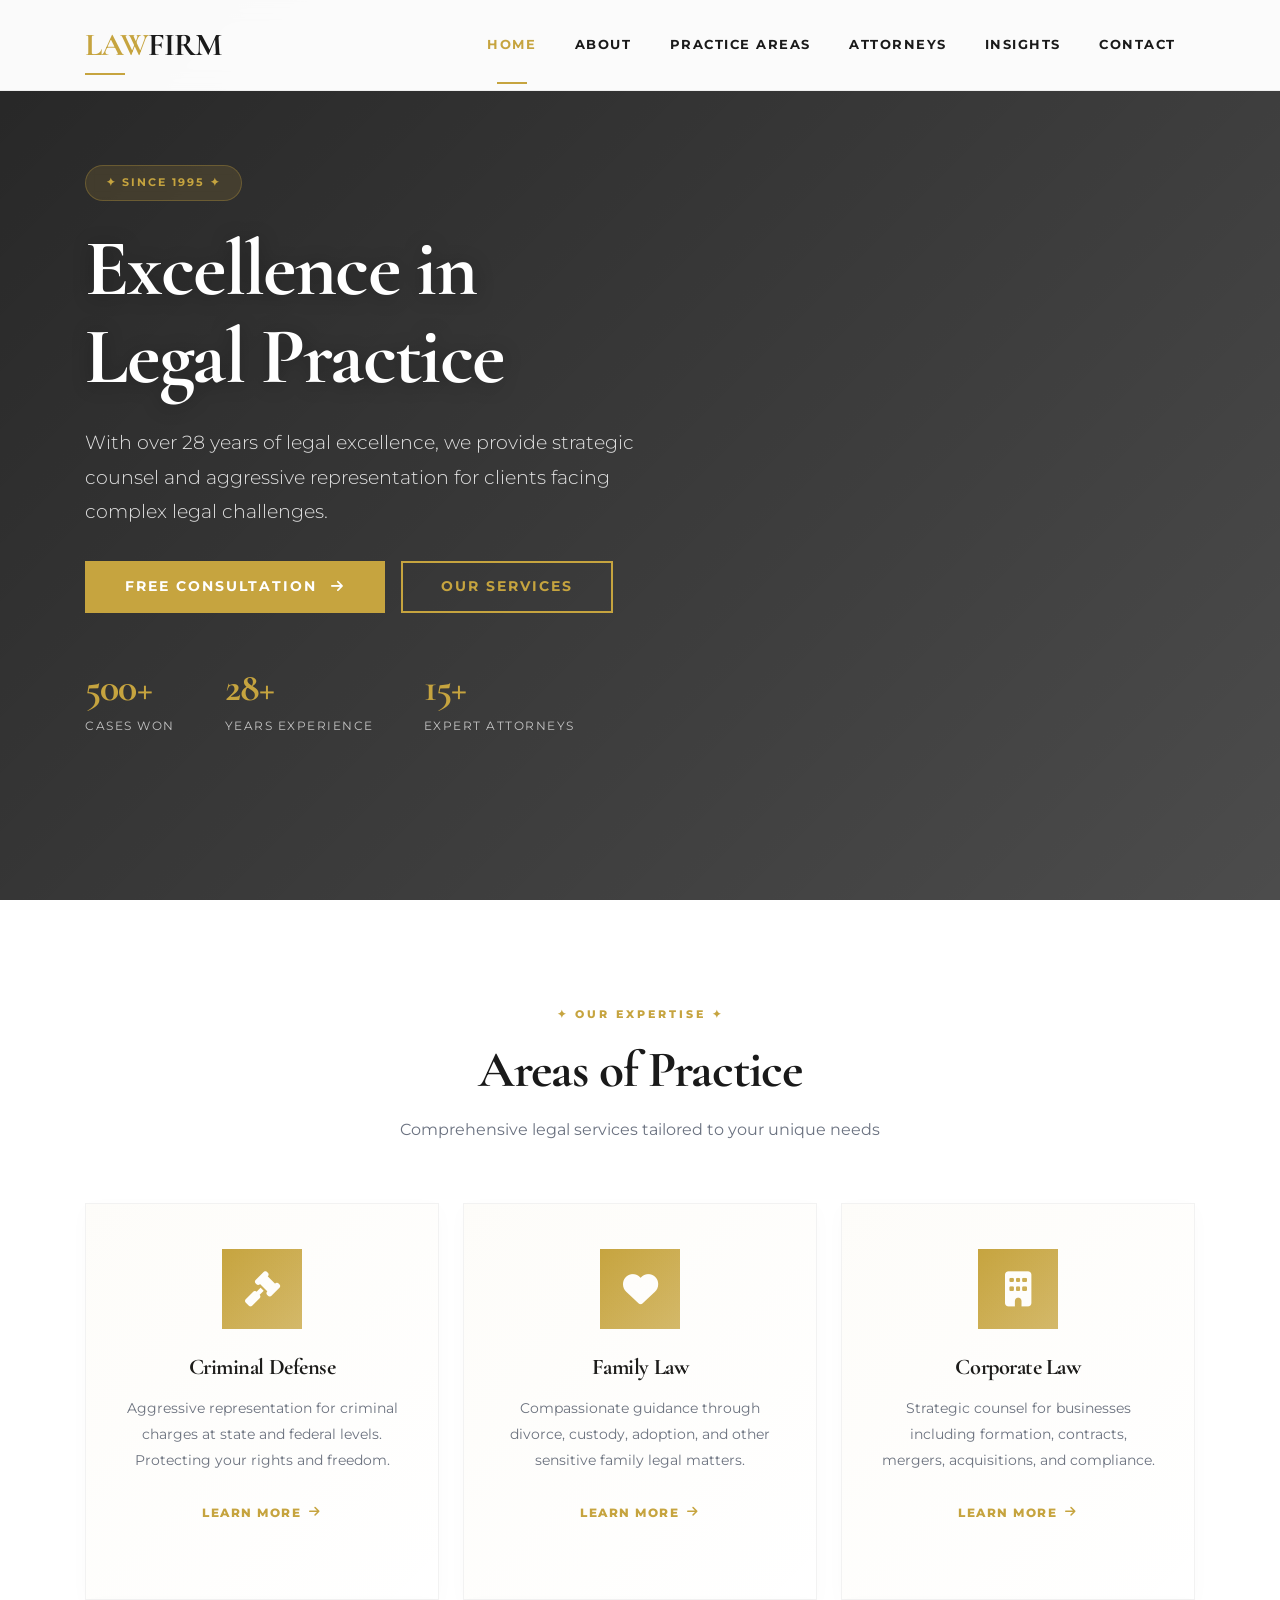
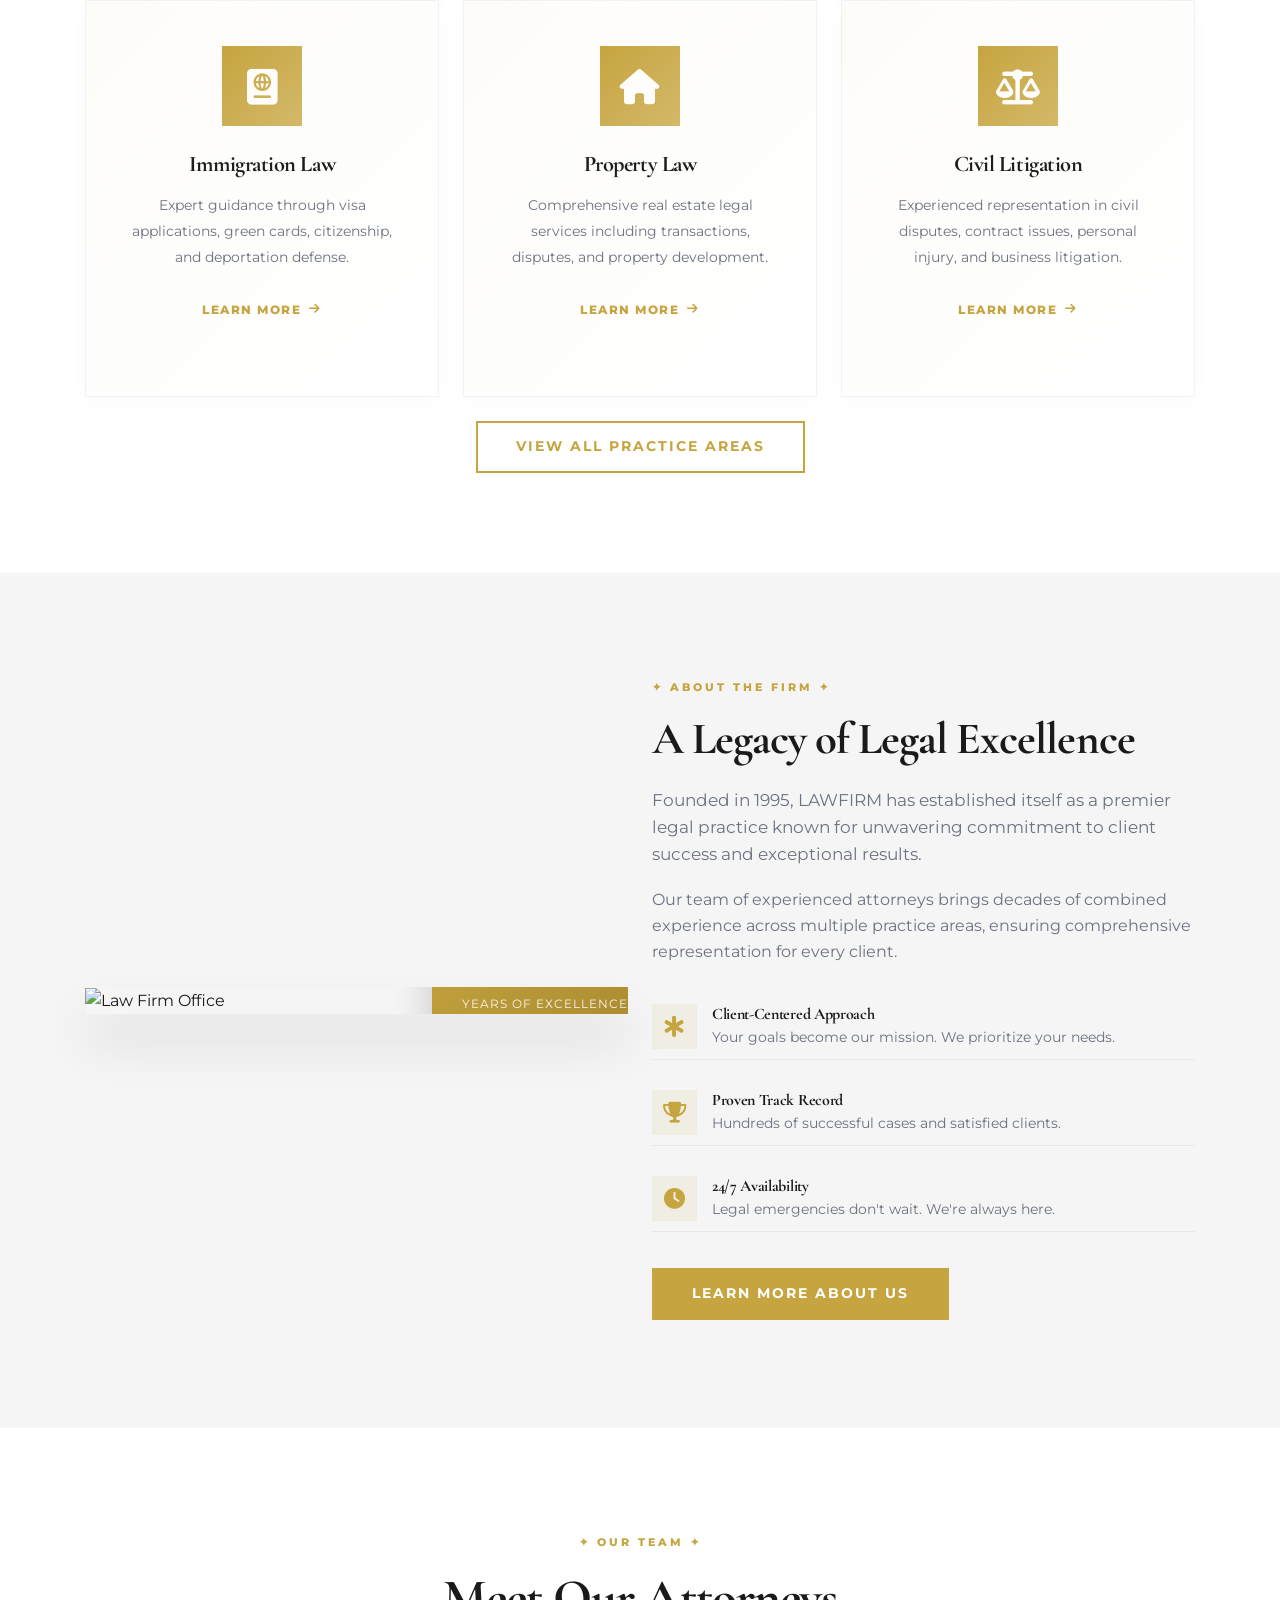
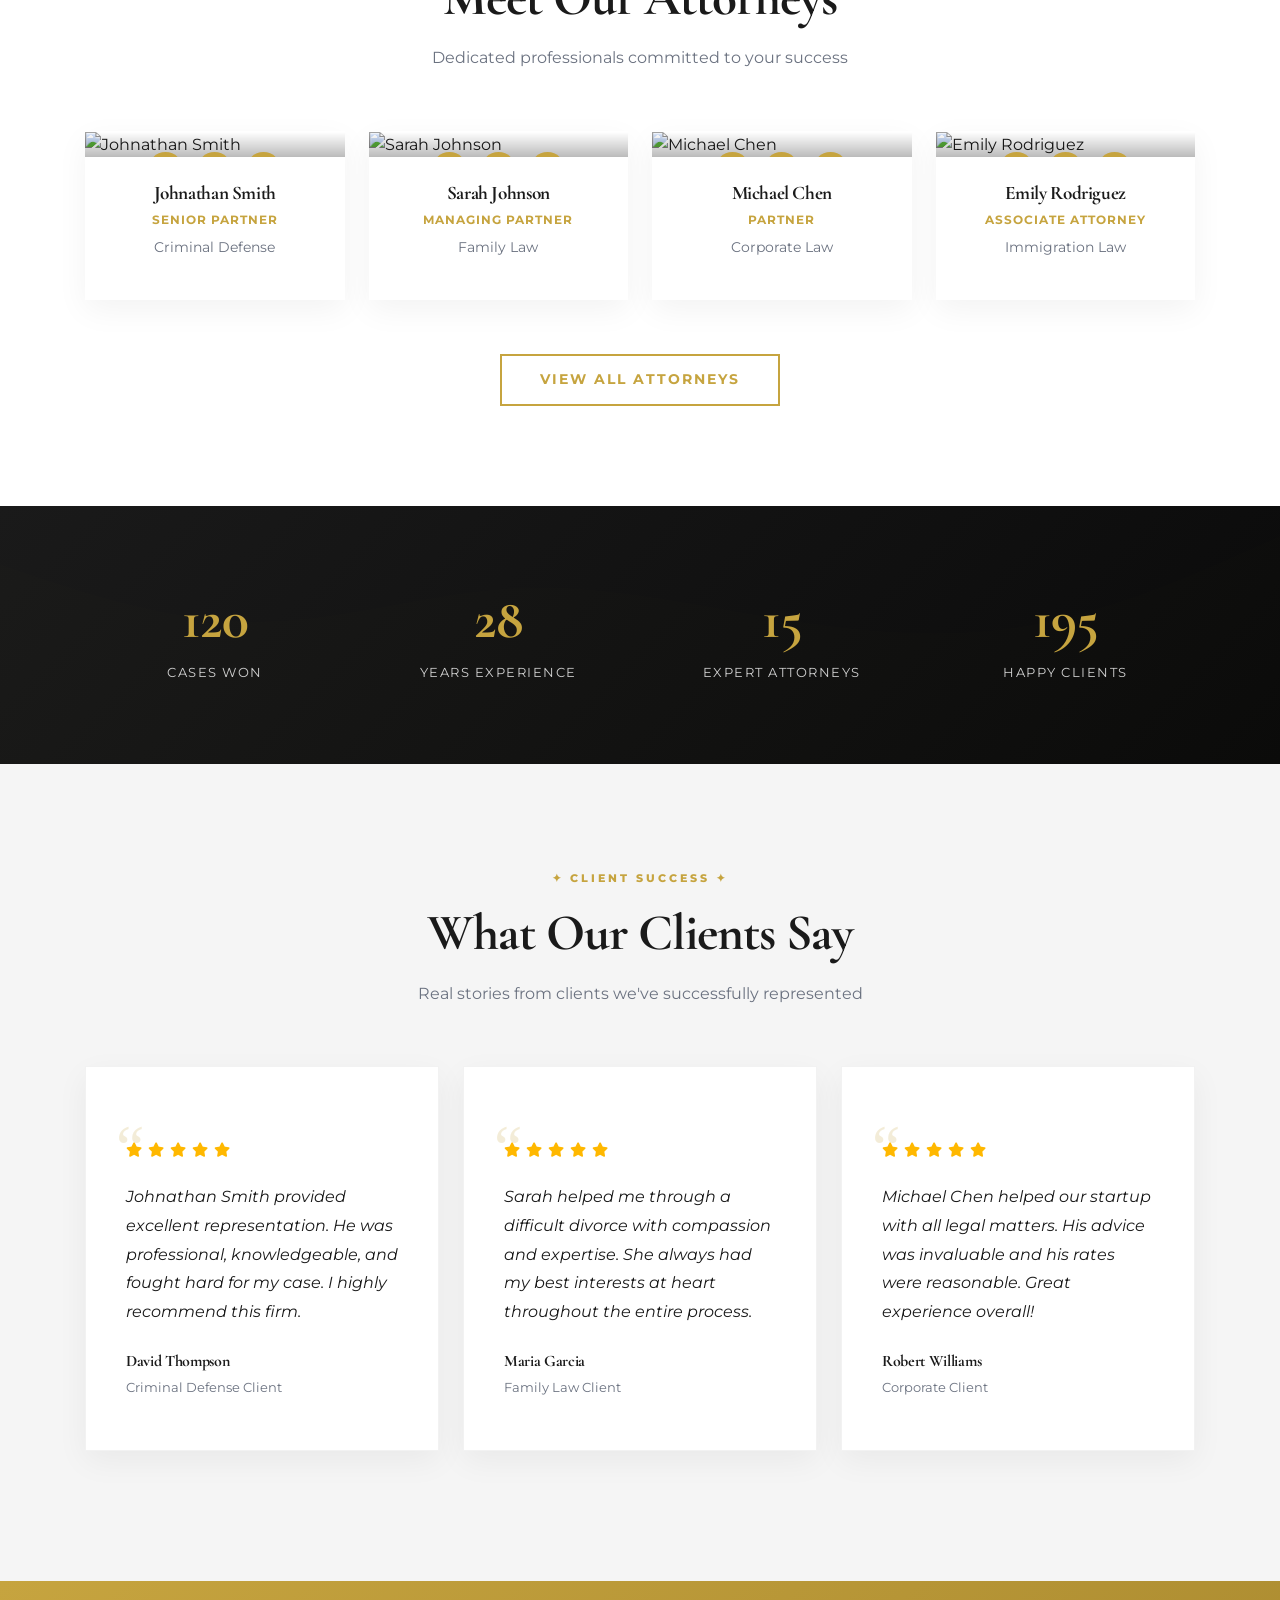
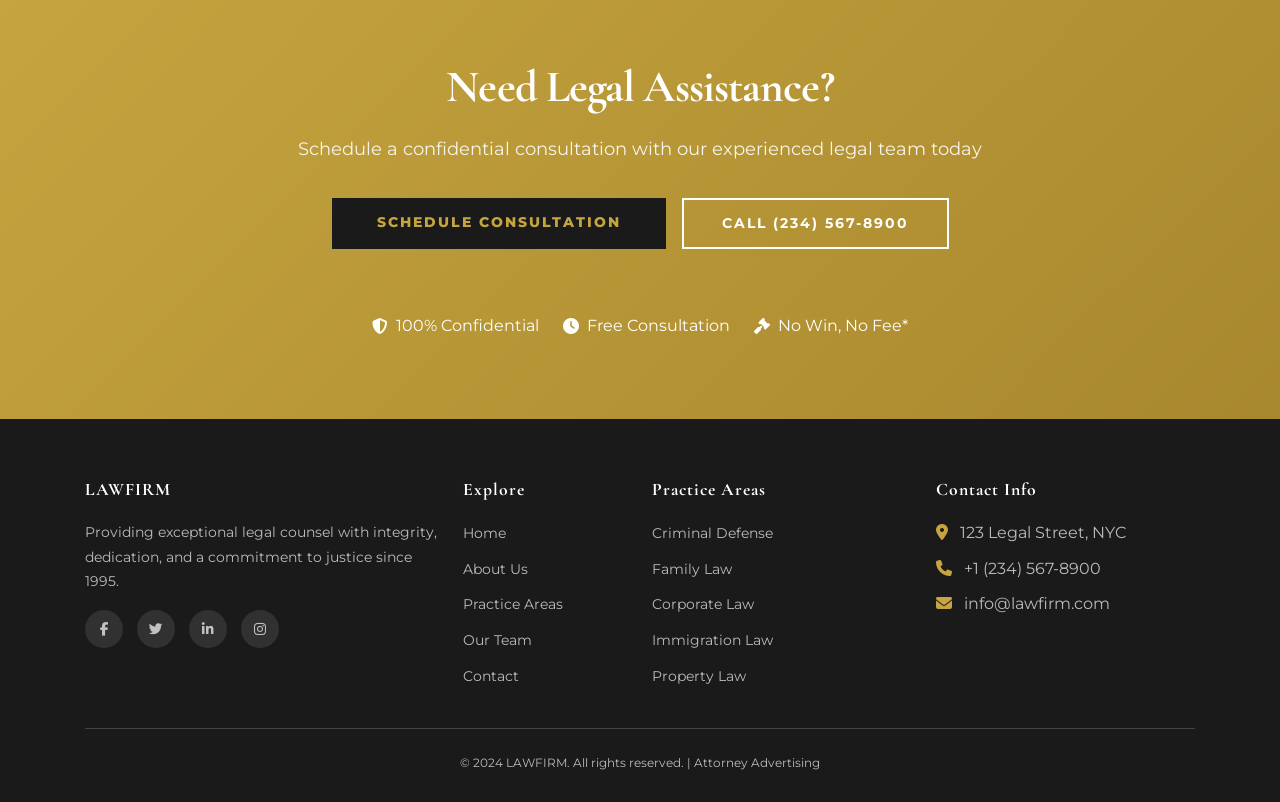
==== commit 0c5e5902: "Update home1.html" ====
--- a/home1.html
+++ b/home1.html
@@ -910,7 +910,7 @@
 
     <!-- Hero Section with Overlay Image -->
     <section class="hero">
-        <img src="https://images.unsplash.com/photo-1589829545856-d10d557cf95f?w=1920&h=1080&fit=crop" alt="Law Office" class="hero-background">
+       <img src="https://images.unsplash.com/photo-1457369804613-52c61a468e7d?w=1920&h=1080&fit=crop" alt="Law Library" class="hero-background">
         <div class="hero-overlay"></div>
         <div class="container">
             <div class="row align-items-center">
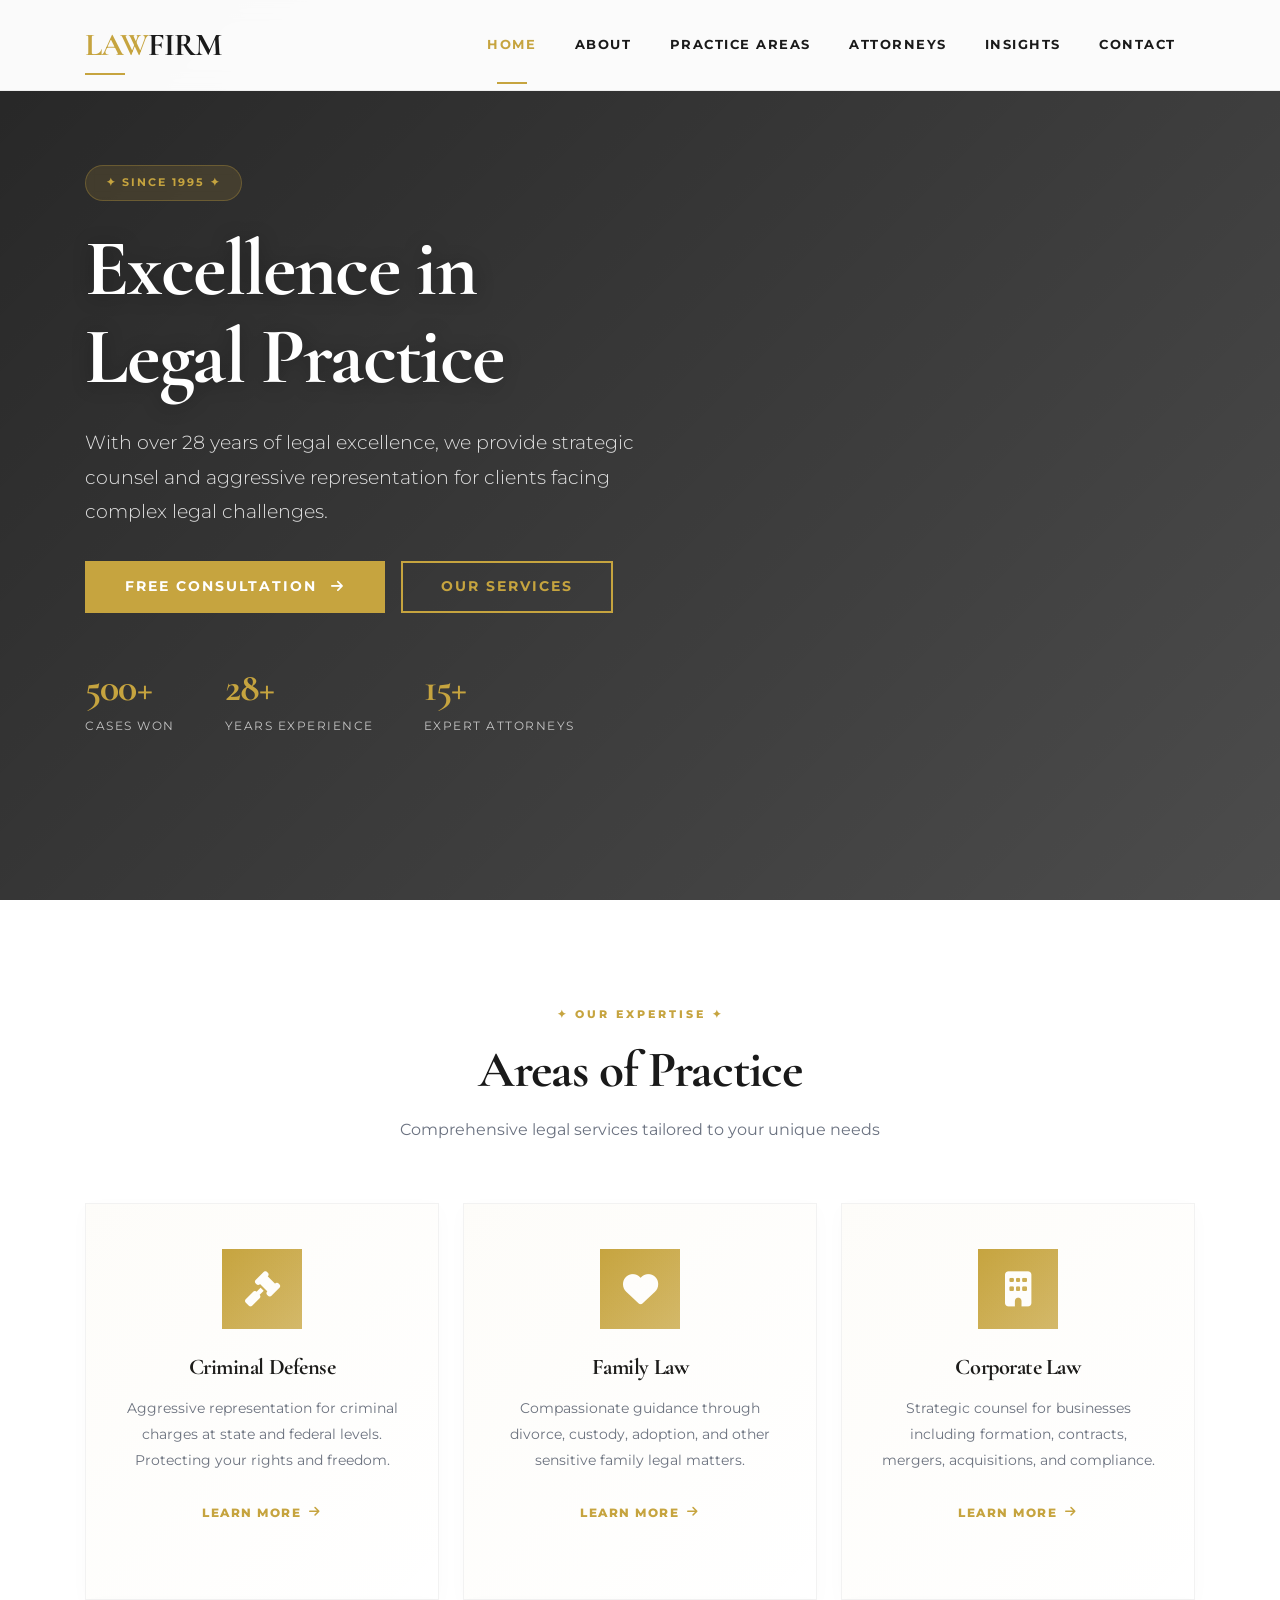
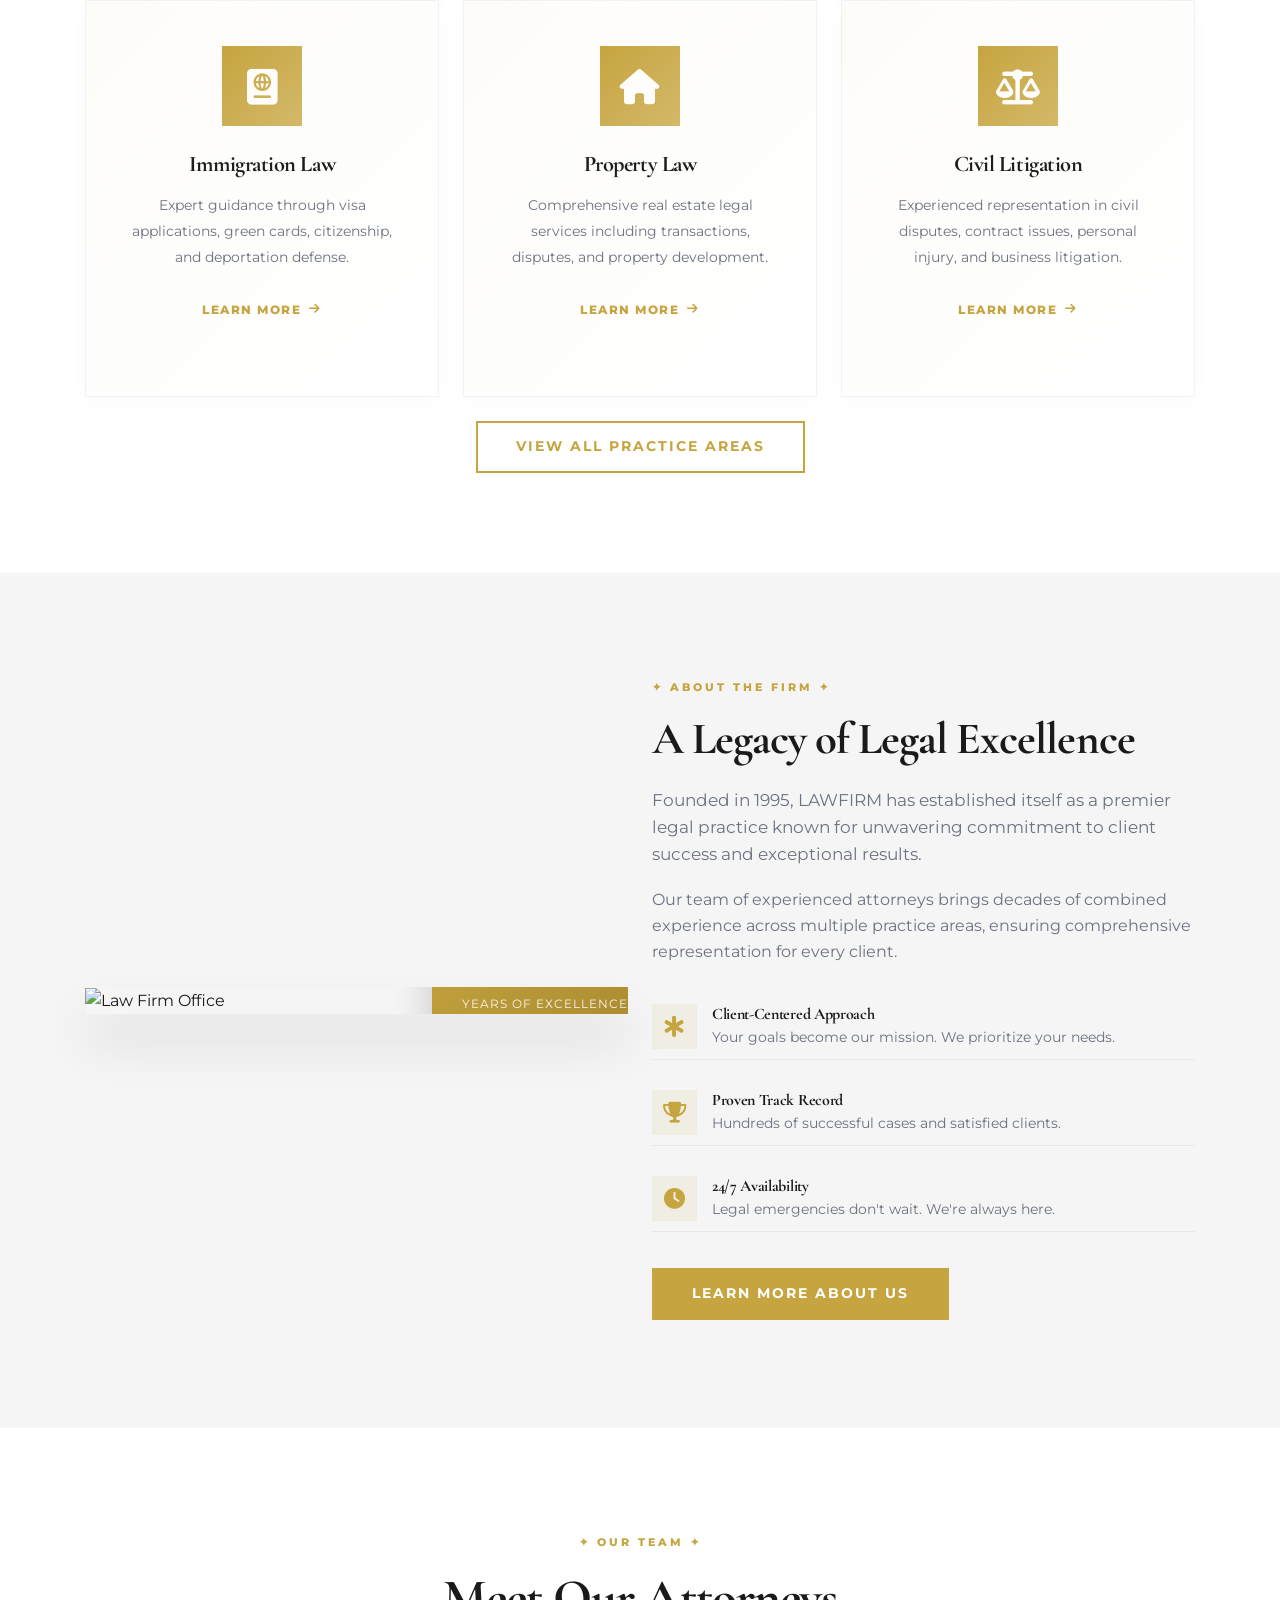
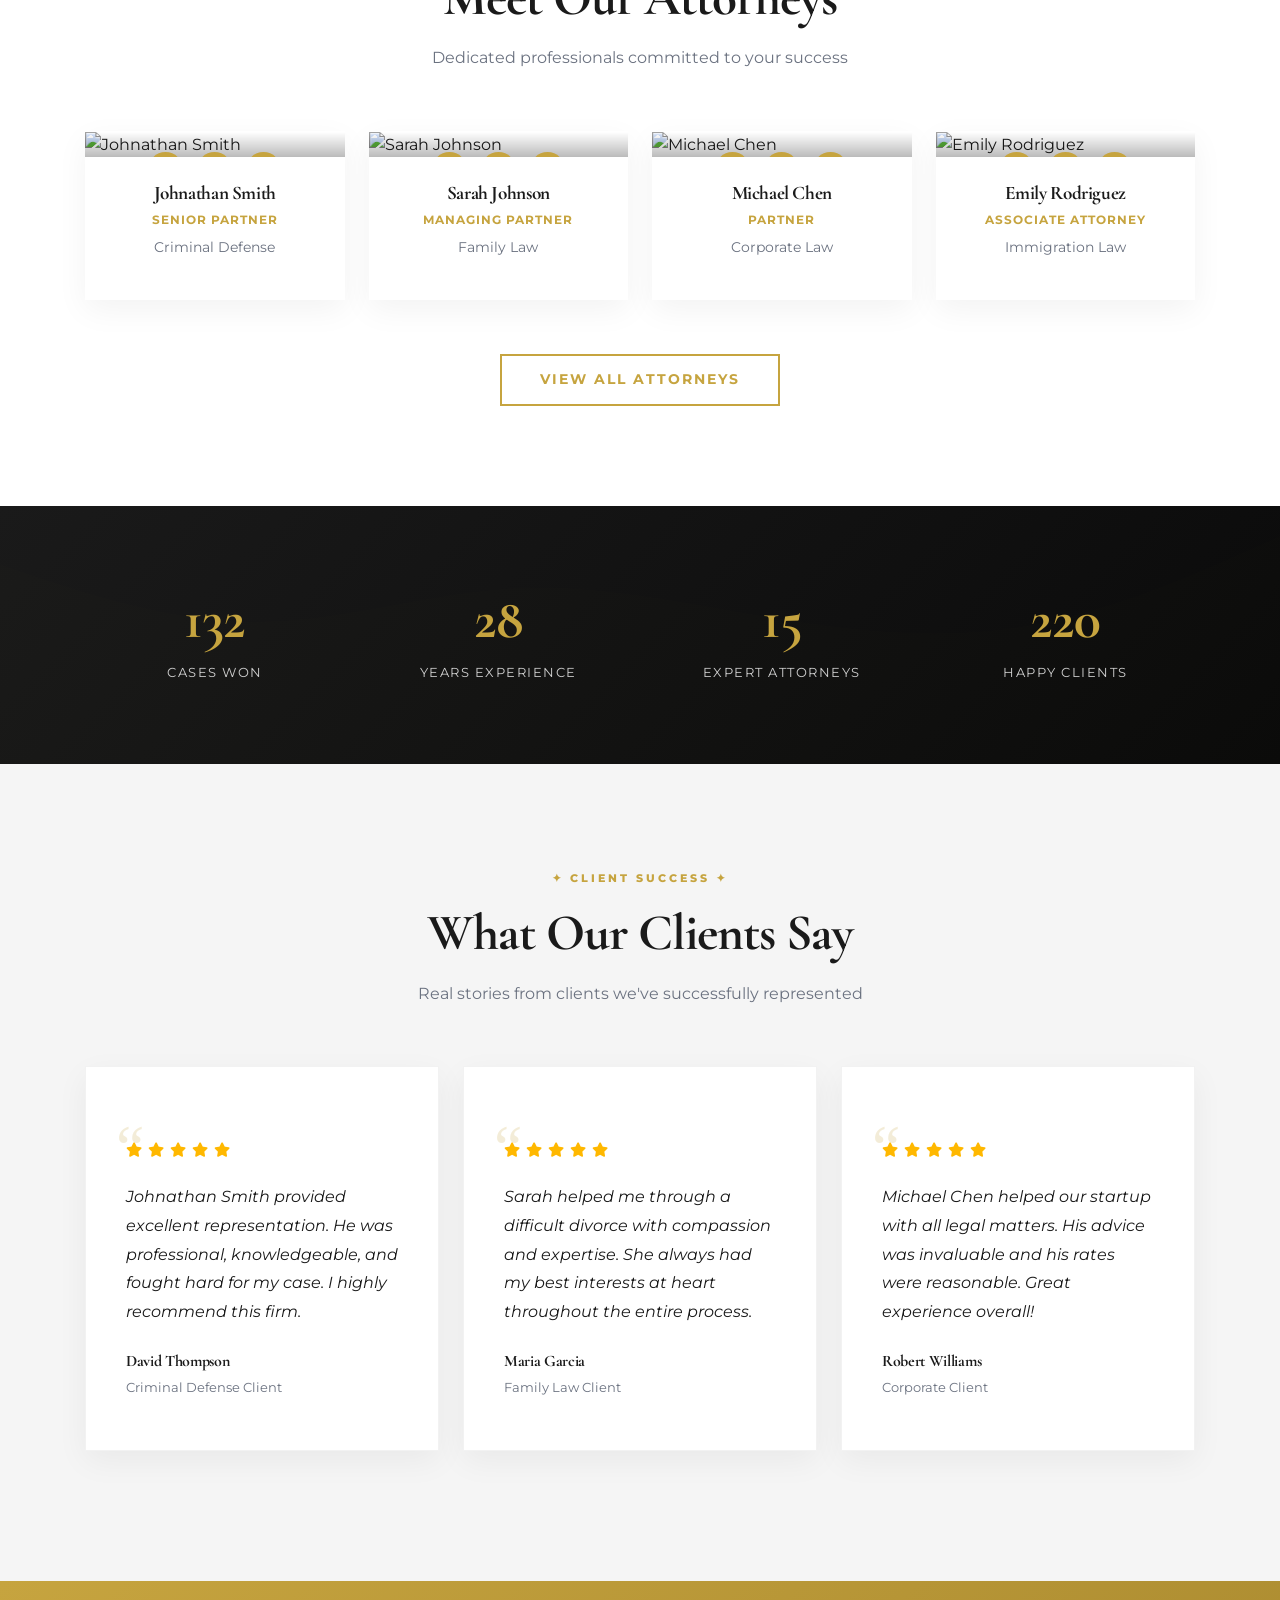
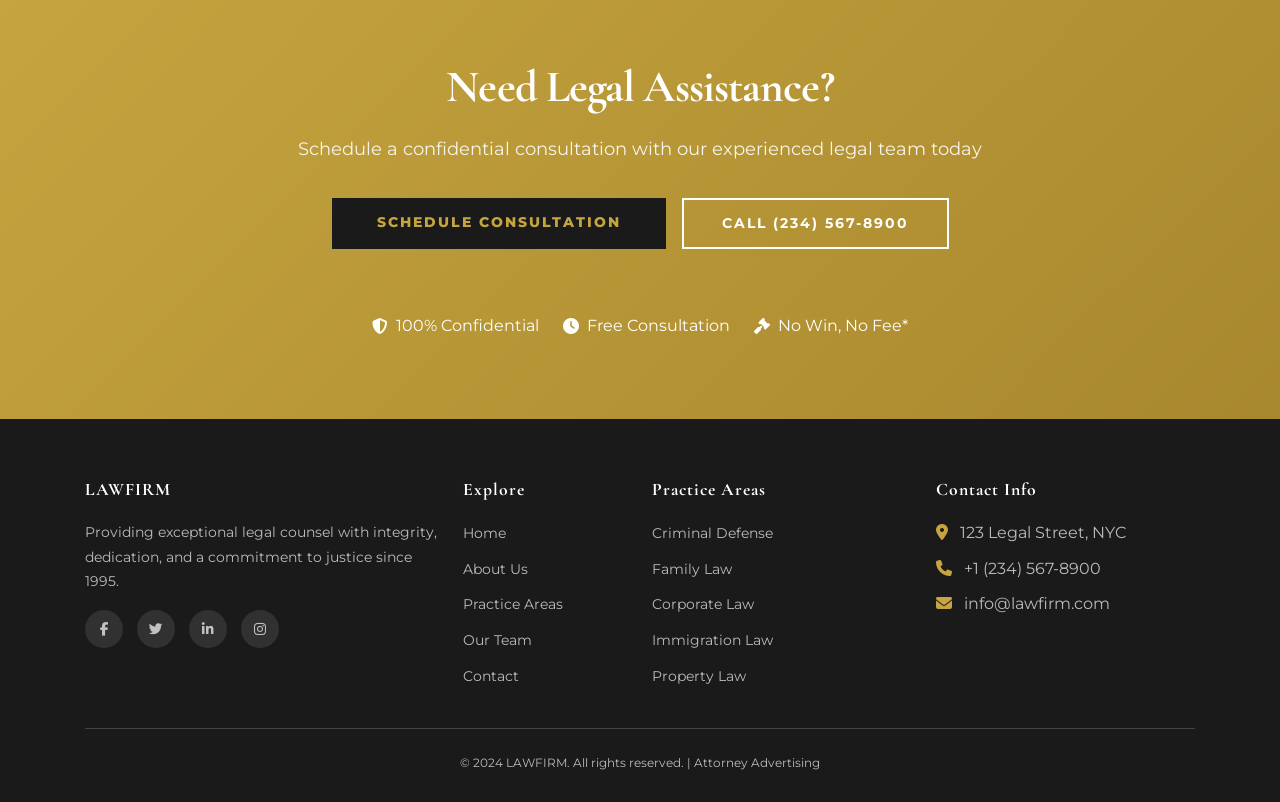
==== commit a26e44e9: "Update hero section image to modern law office" ====
--- a/home1.html
+++ b/home1.html
@@ -910,7 +910,7 @@
 
     <!-- Hero Section with Overlay Image -->
     <section class="hero">
-       <img src="https://images.unsplash.com/photo-1457369804613-52c61a468e7d?w=1920&h=1080&fit=crop" alt="Law Library" class="hero-background">
+       <img src="https://images.unsplash.com/photo-1582719471384-894fbb16e074?w=1920&h=1080&fit=crop" alt="Modern Law Office" class="hero-background">
         <div class="hero-overlay"></div>
         <div class="container">
             <div class="row align-items-center">
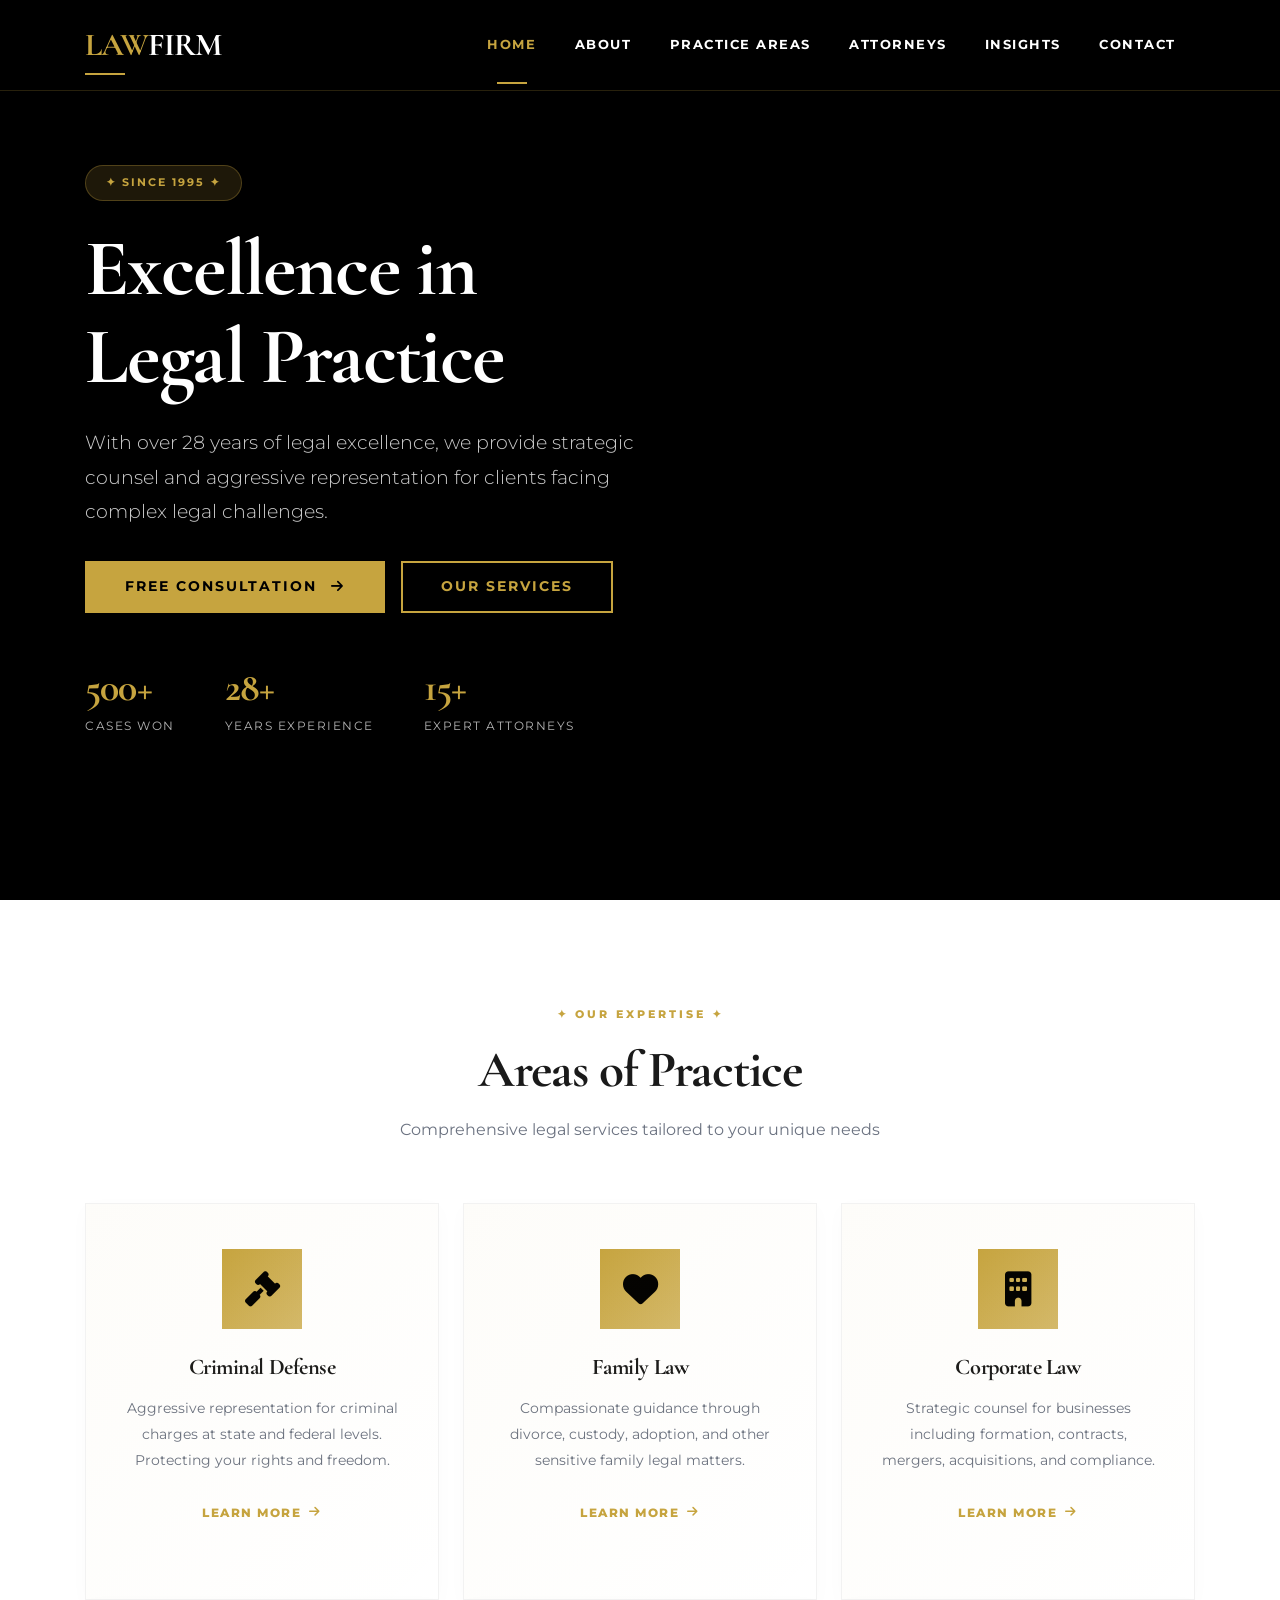
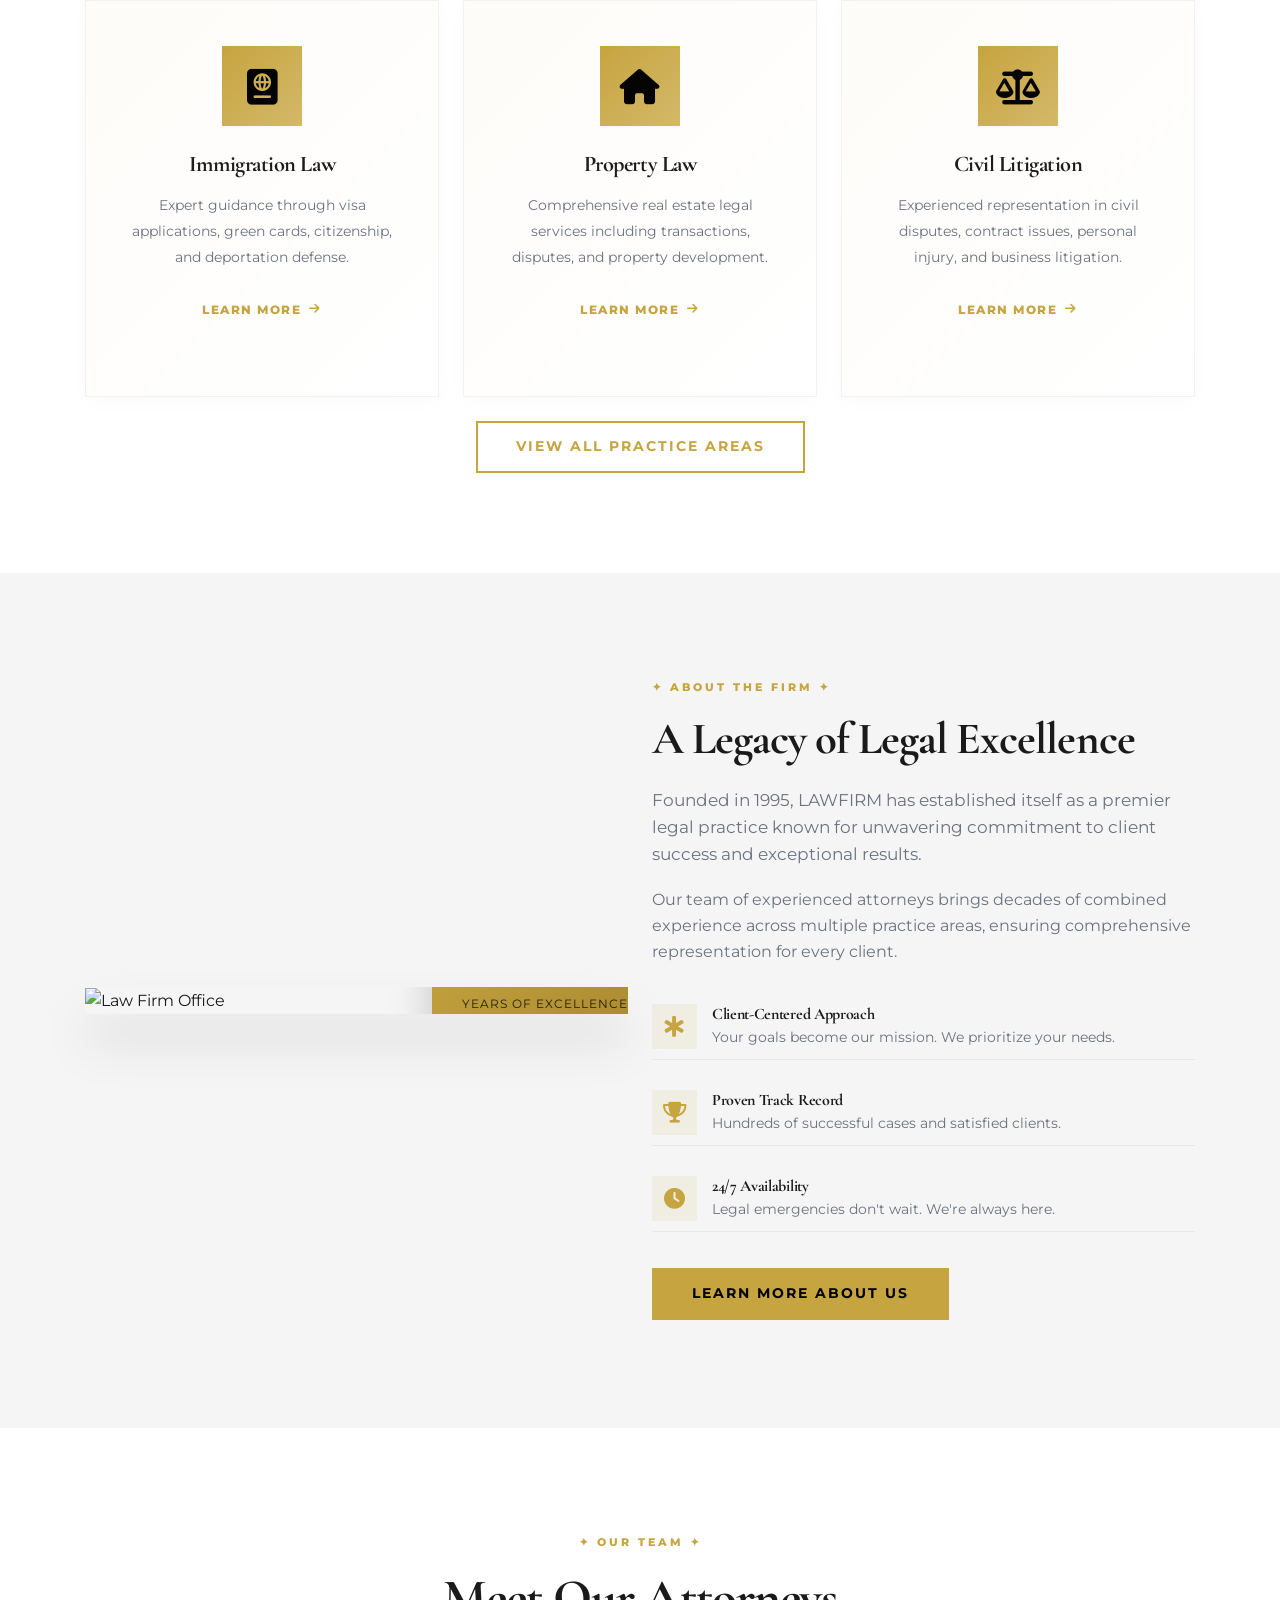
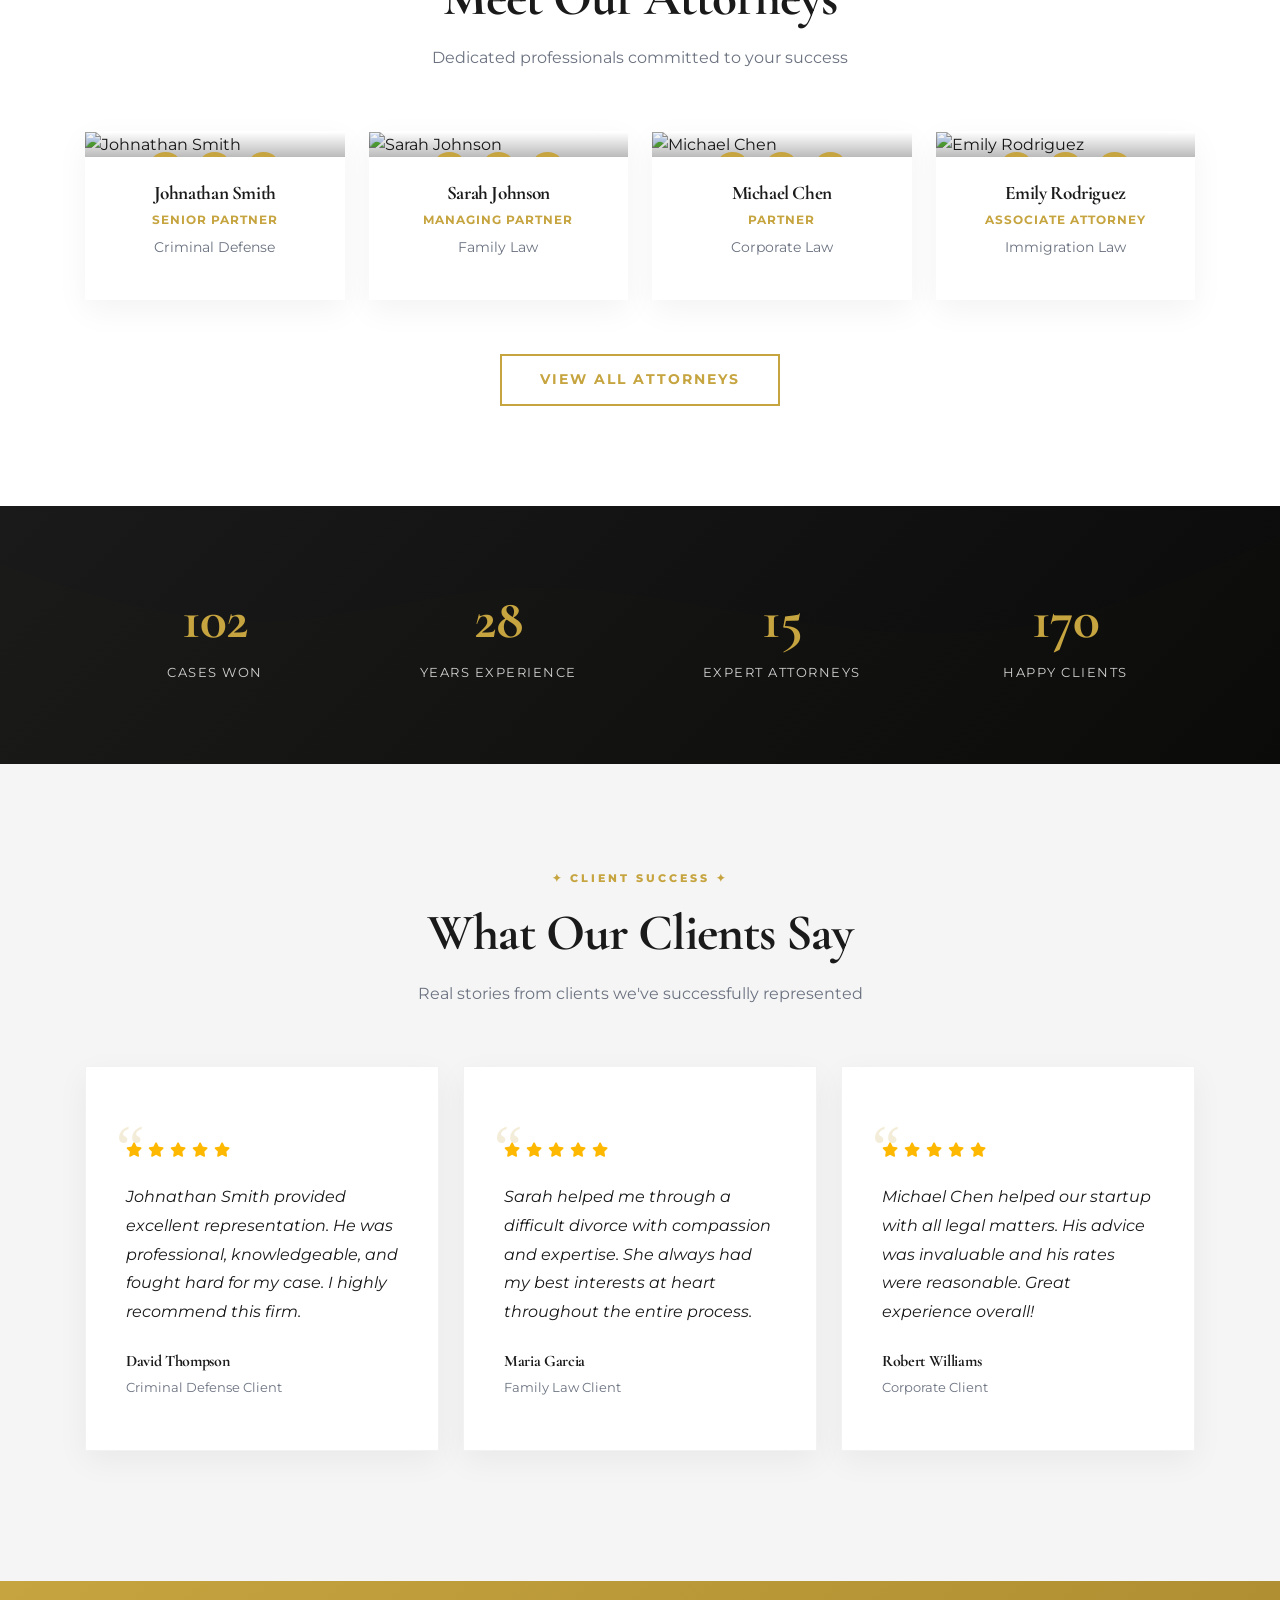
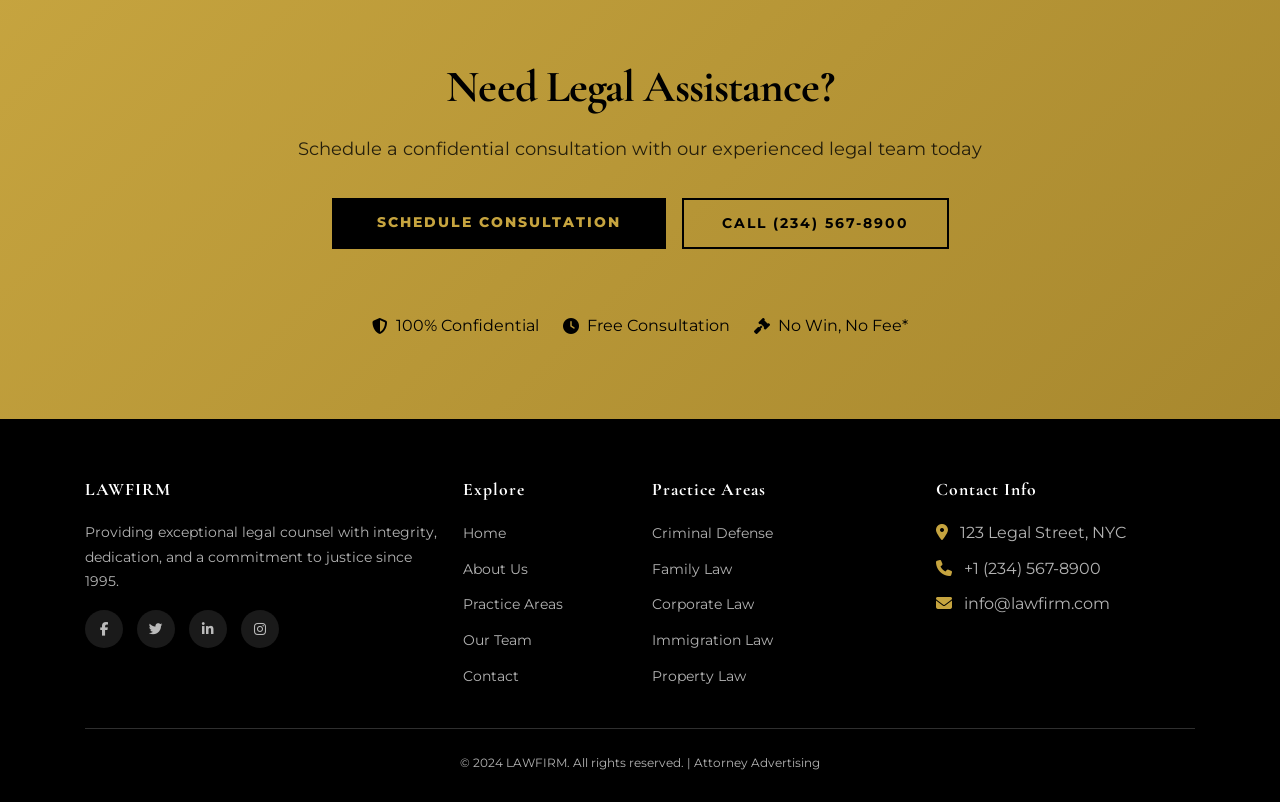
==== commit c900a4c5: "Update home1.html" ====
--- a/home1.html
+++ b/home1.html
@@ -28,6 +28,7 @@
             --gray: #6B7280;
             --gray-light: #F5F5F5;
             --white: #FFFFFF;
+            --black: #000000;
             --border: #E5E5E5;
         }
         
@@ -65,25 +66,24 @@
             border-radius: 4px;
         }
         
-        /* Premium Navbar */
+        /* Premium Navbar - BLACK BACKGROUND */
         .navbar {
             padding: 0;
-            background: rgba(255,255,255,0.98);
-            backdrop-filter: blur(10px);
-            border-bottom: 1px solid rgba(0,0,0,0.05);
+            background: #000000;
+            border-bottom: 1px solid rgba(198,164,63,0.2);
             transition: all 0.3s ease;
         }
         
         .navbar.scrolled {
-            background: rgba(255,255,255,0.98);
-            box-shadow: 0 5px 30px rgba(0,0,0,0.05);
+            background: #000000;
+            box-shadow: 0 5px 30px rgba(0,0,0,0.3);
         }
         
         .navbar-brand {
             font-family: 'Cormorant Garamond', serif;
             font-size: 2rem;
             font-weight: 800;
-            color: var(--secondary) !important;
+            color: var(--white) !important;
             letter-spacing: -1px;
             padding: 1.2rem 0;
             position: relative;
@@ -106,7 +106,7 @@
         .nav-link {
             font-size: 0.8rem;
             font-weight: 700;
-            color: var(--secondary) !important;
+            color: var(--white) !important;
             text-transform: uppercase;
             letter-spacing: 1.5px;
             padding: 1.8rem 1.2rem !important;
@@ -136,35 +136,21 @@
             color: var(--primary) !important;
         }
         
-        /* Hero Section with Overlay Image */
+        /* Hero Section - SOLID BLACK BACKGROUND (No Image) */
         .hero {
             position: relative;
             min-height: 100vh;
-            background: linear-gradient(135deg, rgba(0,0,0,0.85) 0%, rgba(0,0,0,0.7) 100%);
+            background: #000000;
             display: flex;
             align-items: center;
             overflow: hidden;
         }
         
-        .hero-background {
-            position: absolute;
-            top: 0;
-            left: 0;
-            width: 100%;
-            height: 100%;
-            object-fit: cover;
-            z-index: -2;
-        }
-        
-        .hero-overlay {
-            position: absolute;
-            top: 0;
-            left: 0;
-            
-            height: 100%;
-            background: linear-gradient(135deg, rgba(0,0,0,0.85) 0%, rgba(0,0,0,0.6) 50%, rgba(0,0,0,0.75) 100%);
-            z-index: -1;
-        }
+        /* Remove this entire block - no background image needed */
+        /* .hero-background is REMOVED */
+        
+        /* Remove overlay - no longer needed */
+        /* .hero-overlay is REMOVED */
         
         .hero-badge {
             display: inline-block;
@@ -187,12 +173,11 @@
             line-height: 1.1;
             margin-bottom: 1.5rem;
             color: var(--white);
-            text-shadow: 0 2px 20px rgba(0,0,0,0.3);
         }
         
         .hero .lead {
             font-size: 1.2rem;
-            color: rgba(255,255,255,0.85);
+            color: rgba(255,255,255,0.8);
             margin-bottom: 2rem;
             line-height: 1.8;
             max-width: 600px;
@@ -207,10 +192,10 @@
             }
         }
         
-        /* Premium Buttons */
+        /* Premium Buttons - Updated for black background */
         .btn-primary-custom {
             background: var(--primary);
-            color: var(--white);
+            color: #000000;
             padding: 15px 40px;
             font-size: 0.85rem;
             font-weight: 700;
@@ -243,7 +228,7 @@
         }
         
         .btn-primary-custom:hover {
-            color: var(--white);
+            color: #000000;
             transform: translateY(-2px);
             box-shadow: 0 10px 25px rgba(198,164,63,0.3);
         }
@@ -265,7 +250,7 @@
         
         .btn-outline-custom:hover {
             background: var(--primary);
-            color: var(--white);
+            color: #000000;
             transform: translateY(-2px);
             box-shadow: 0 10px 25px rgba(198,164,63,0.2);
         }
@@ -384,7 +369,7 @@
         
         .service-icon i {
             font-size: 2.2rem;
-            color: var(--white);
+            color: #000000;
         }
         
         .service-card h4 {
@@ -450,12 +435,12 @@
         .experience-card h3 {
             font-size: 2.5rem;
             font-weight: 800;
-            color: var(--white);
+            color: #000000;
             margin: 0;
         }
         
         .experience-card p {
-            color: rgba(255,255,255,0.9);
+            color: rgba(0,0,0,0.8);
             font-size: 0.75rem;
             text-transform: uppercase;
             letter-spacing: 1px;
@@ -555,7 +540,7 @@
             border-radius: 50%;
             text-align: center;
             line-height: 35px;
-            color: var(--white);
+            color: #000000;
             margin: 0 5px;
             transition: all 0.3s;
         }
@@ -702,20 +687,20 @@
         }
         
         .cta-section h2 {
-            color: var(--white);
+            color: #000000;
             font-size: 2.8rem;
             font-weight: 800;
             margin-bottom: 20px;
         }
         
         .cta-section p {
-            color: rgba(255,255,255,0.9);
+            color: rgba(0,0,0,0.8);
             font-size: 1.1rem;
             margin-bottom: 35px;
         }
         
         .btn-cta-dark {
-            background: var(--secondary);
+            background: #000000;
             color: var(--primary);
             padding: 14px 45px;
             font-size: 0.85rem;
@@ -734,9 +719,9 @@
             color: var(--primary-light);
         }
         
-        /* Footer */
+        /* Footer - BLACK BACKGROUND */
         .footer {
-            background: var(--secondary);
+            background: #000000;
             color: rgba(255,255,255,0.7);
             padding: 60px 0 30px;
         }
@@ -783,7 +768,7 @@
         
         .footer .social-links a:hover {
             background: var(--primary);
-            color: var(--white);
+            color: #000000;
             transform: translateY(-3px);
         }
         
@@ -874,7 +859,7 @@
         <div class="loader"></div>
     </div>
 
-    <!-- Premium Navbar -->
+    <!-- Premium Navbar - BLACK BACKGROUND -->
     <nav class="navbar navbar-expand-lg fixed-top">
         <div class="container">
             <a class="navbar-brand" href="index.html">
@@ -908,10 +893,8 @@
         </div>
     </nav>
 
-    <!-- Hero Section with Overlay Image -->
+    <!-- Hero Section - SOLID BLACK BACKGROUND (NO IMAGE) -->
     <section class="hero">
-       <img src="https://images.unsplash.com/photo-1582719471384-894fbb16e074?w=1920&h=1080&fit=crop" alt="Modern Law Office" class="hero-background">
-        <div class="hero-overlay"></div>
         <div class="container">
             <div class="row align-items-center">
                 <div class="col-lg-7" data-aos="fade-up" data-aos-duration="1000">
@@ -940,7 +923,6 @@
                             <h3>15+</h3>
                             <p>Expert Attorneys</p>
                         </div>
-                        
                     </div>
                 </div>
             </div>
@@ -1267,26 +1249,26 @@
                     <p>Schedule a confidential consultation with our experienced legal team today</p>
                     <div class="d-flex justify-content-center gap-3 flex-wrap">
                         <a href="contact.html" class="btn-cta-dark">Schedule Consultation</a>
-                        <a href="tel:+1234567890" class="btn-outline-custom" style="border-color: var(--white); color: var(--white);">Call (234) 567-8900</a>
+                        <a href="tel:+1234567890" class="btn-outline-custom" style="border-color: #000000; color: #000000;">Call (234) 567-8900</a>
                     </div>
                     
                     <div class="row justify-content-center mt-5 pt-3">
                         <div class="col-auto">
                             <div class="d-flex align-items-center">
-                                <i class="fas fa-shield-alt me-2" style="color: var(--white);"></i>
-                                <span style="color: var(--white);">100% Confidential</span>
+                                <i class="fas fa-shield-alt me-2" style="color: #000000;"></i>
+                                <span style="color: #000000;">100% Confidential</span>
                             </div>
                         </div>
                         <div class="col-auto">
                             <div class="d-flex align-items-center">
-                                <i class="fas fa-clock me-2" style="color: var(--white);"></i>
-                                <span style="color: var(--white);">Free Consultation</span>
+                                <i class="fas fa-clock me-2" style="color: #000000;"></i>
+                                <span style="color: #000000;">Free Consultation</span>
                             </div>
                         </div>
                         <div class="col-auto">
                             <div class="d-flex align-items-center">
-                                <i class="fas fa-gavel me-2" style="color: var(--white);"></i>
-                                <span style="color: var(--white);">No Win, No Fee*</span>
+                                <i class="fas fa-gavel me-2" style="color: #000000;"></i>
+                                <span style="color: #000000;">No Win, No Fee*</span>
                             </div>
                         </div>
                     </div>
@@ -1295,7 +1277,7 @@
         </div>
     </section>
 
-    <!-- Footer -->
+    <!-- Footer - BLACK BACKGROUND -->
     <footer class="footer">
         <div class="container">
             <div class="row g-4">
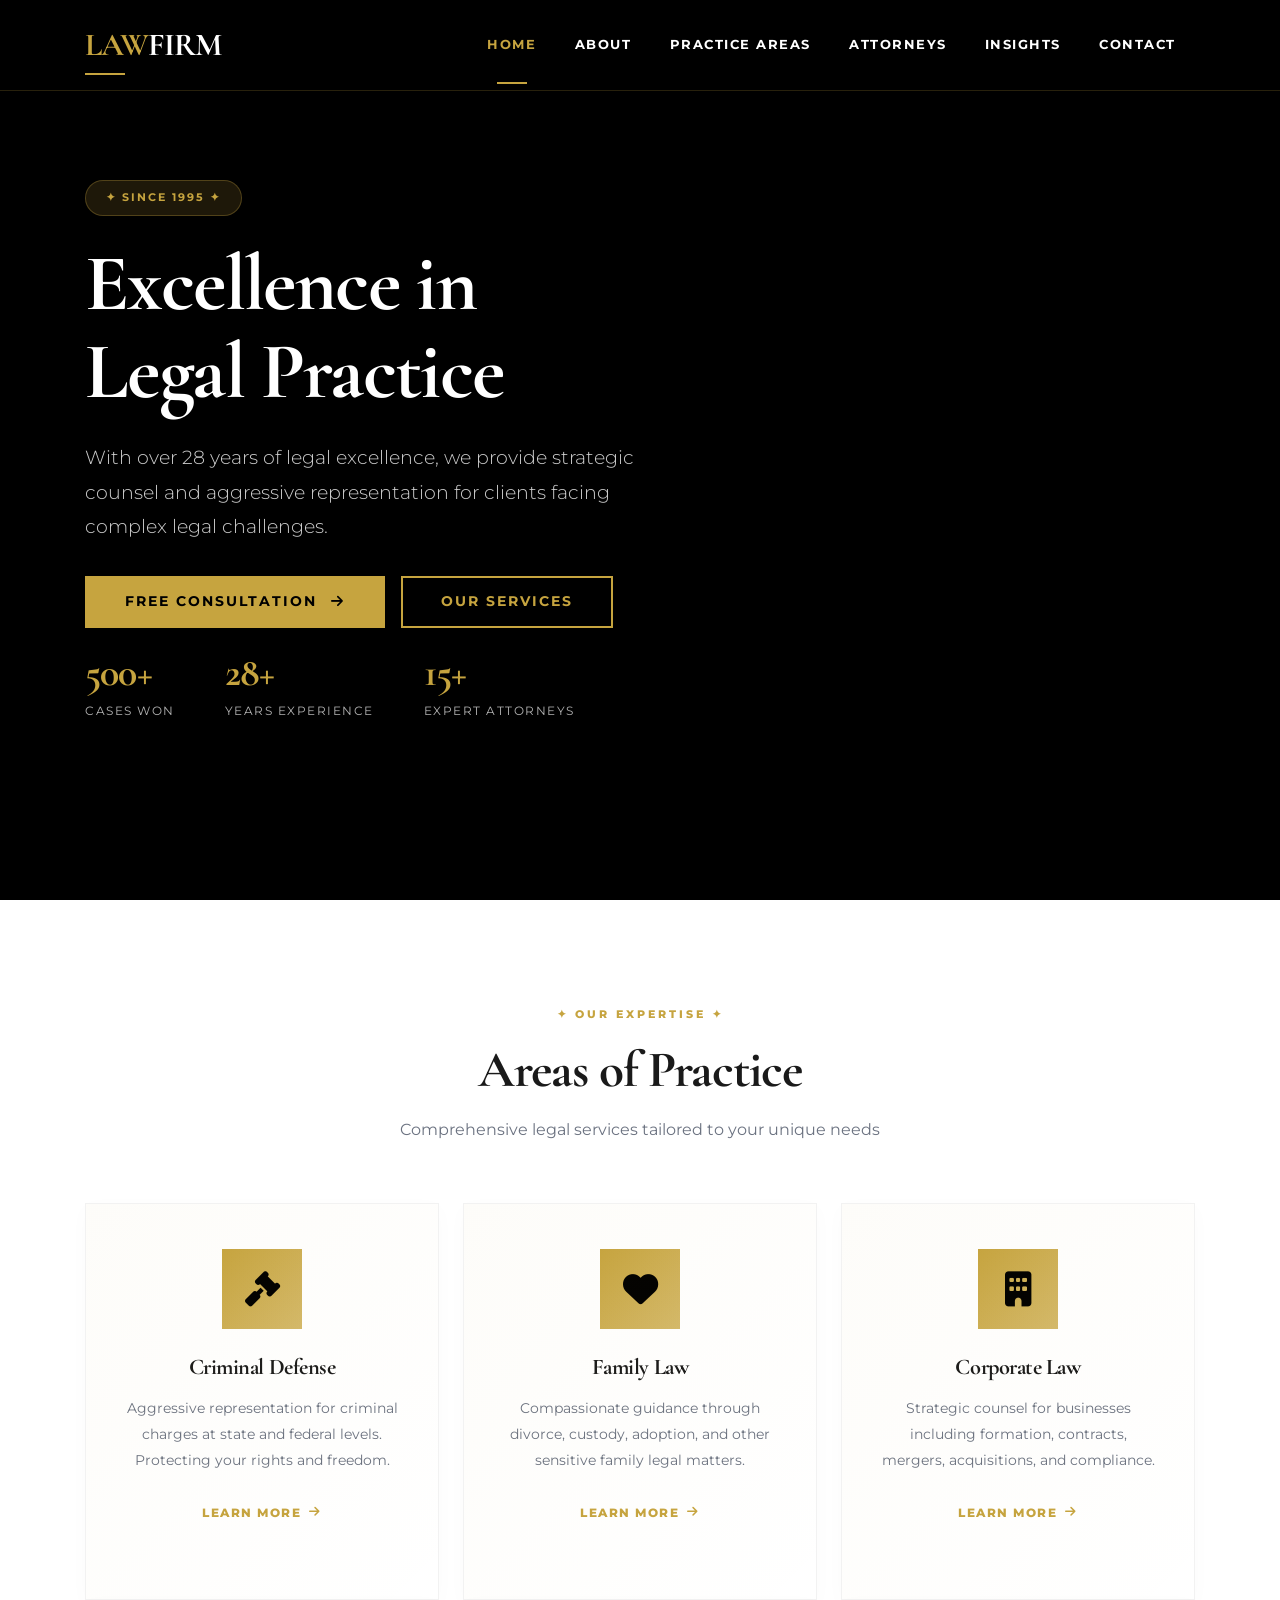
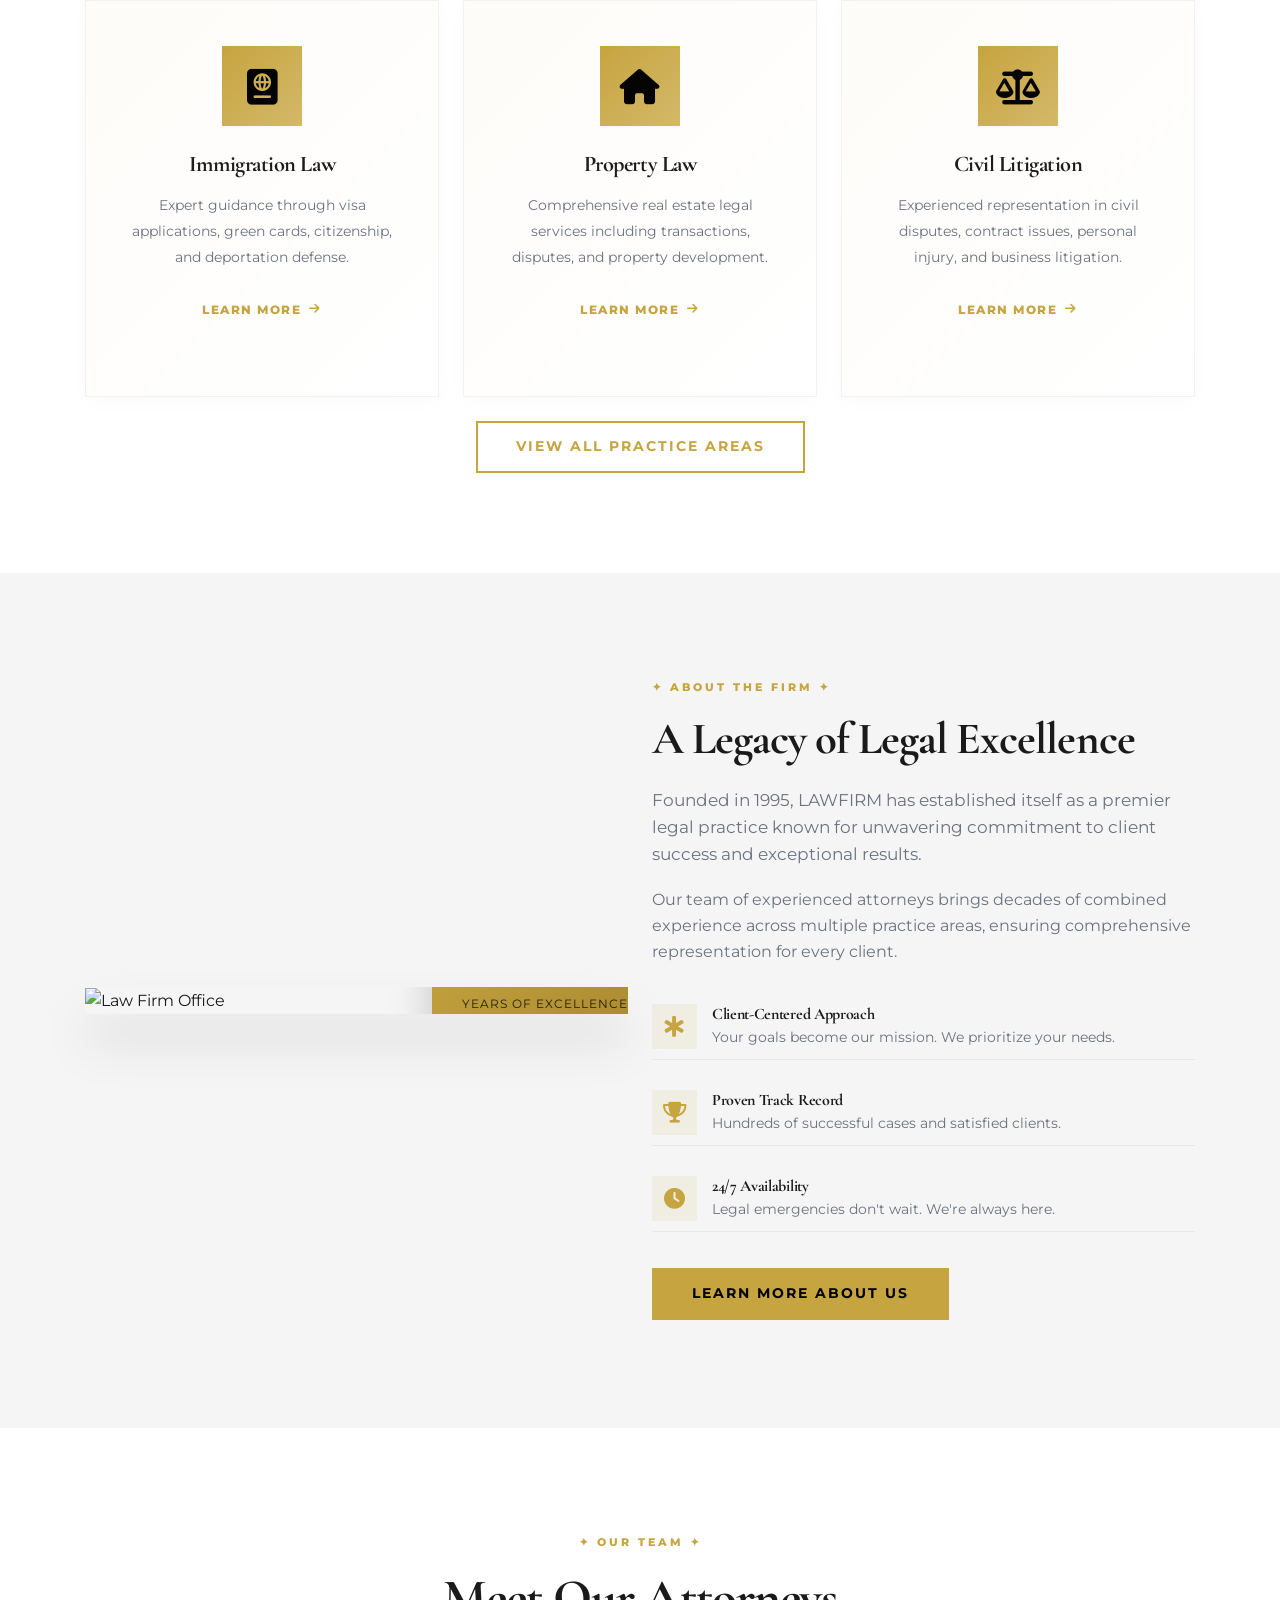
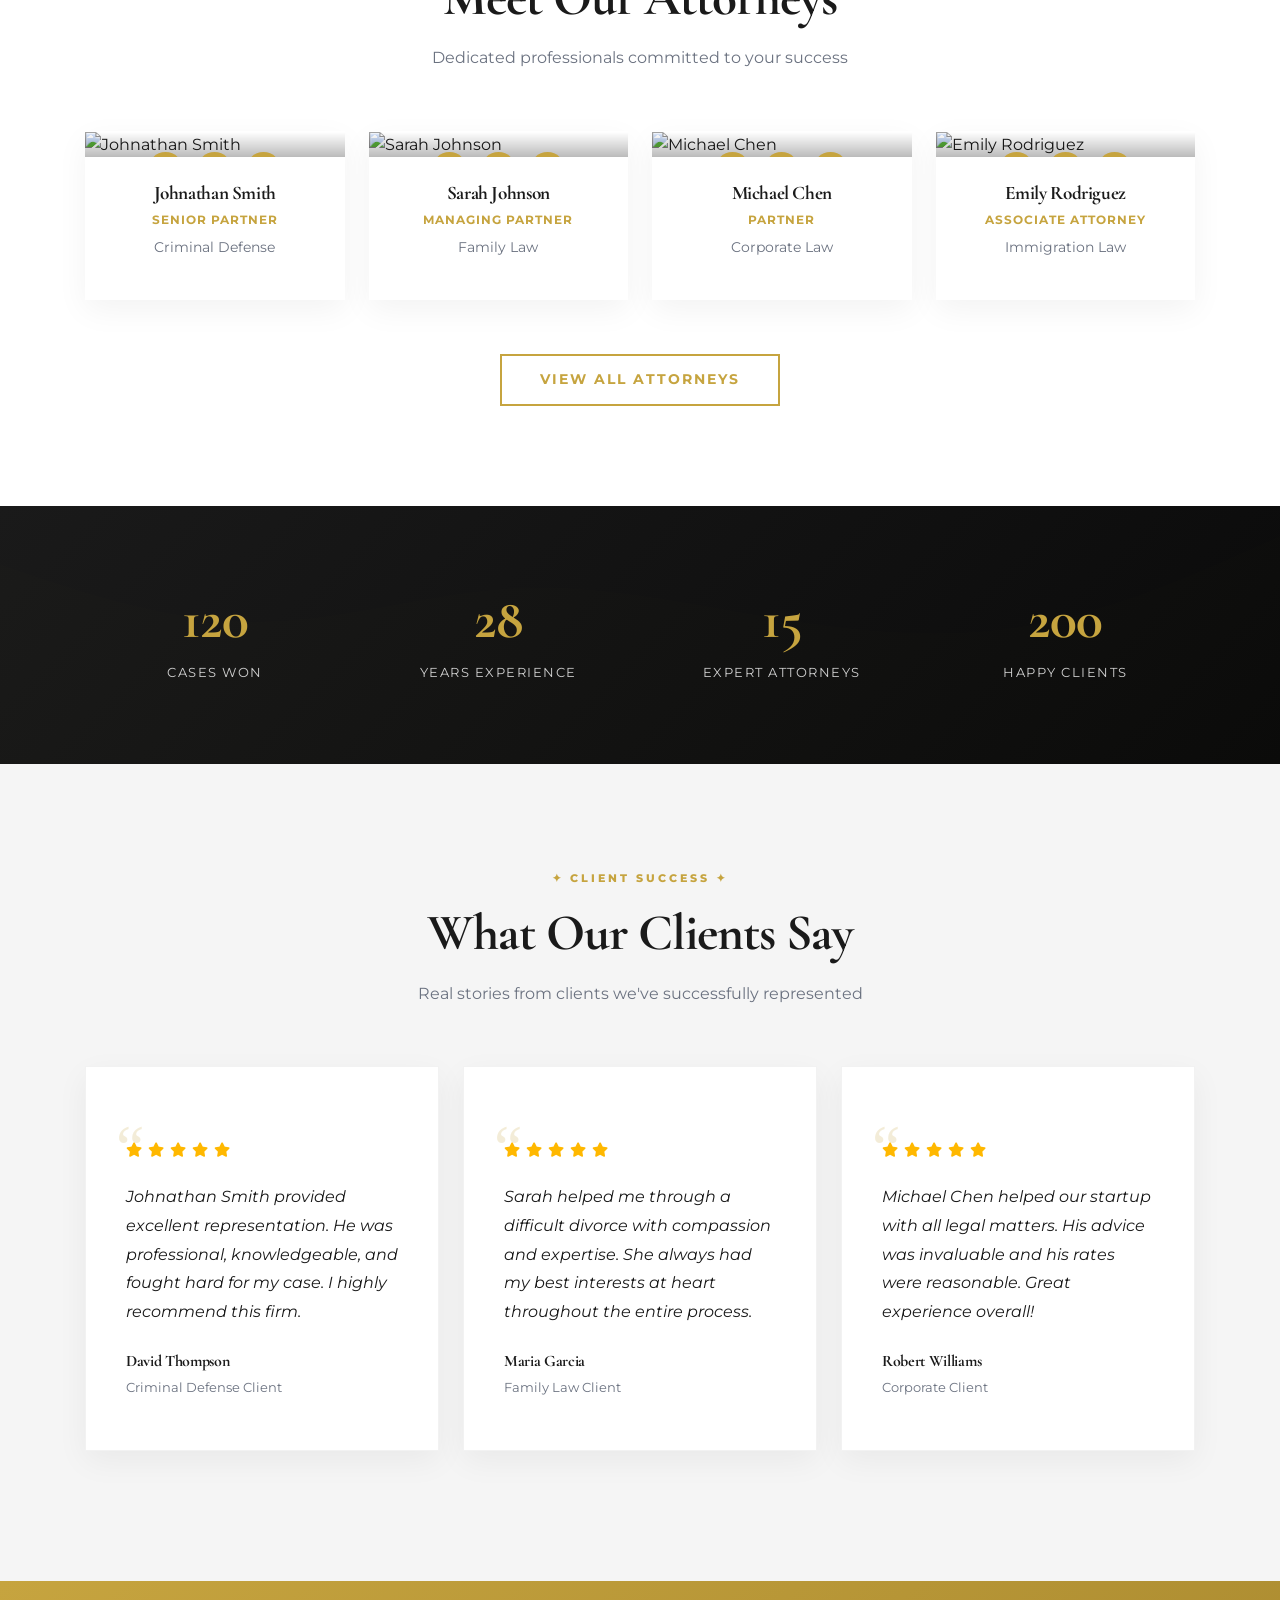
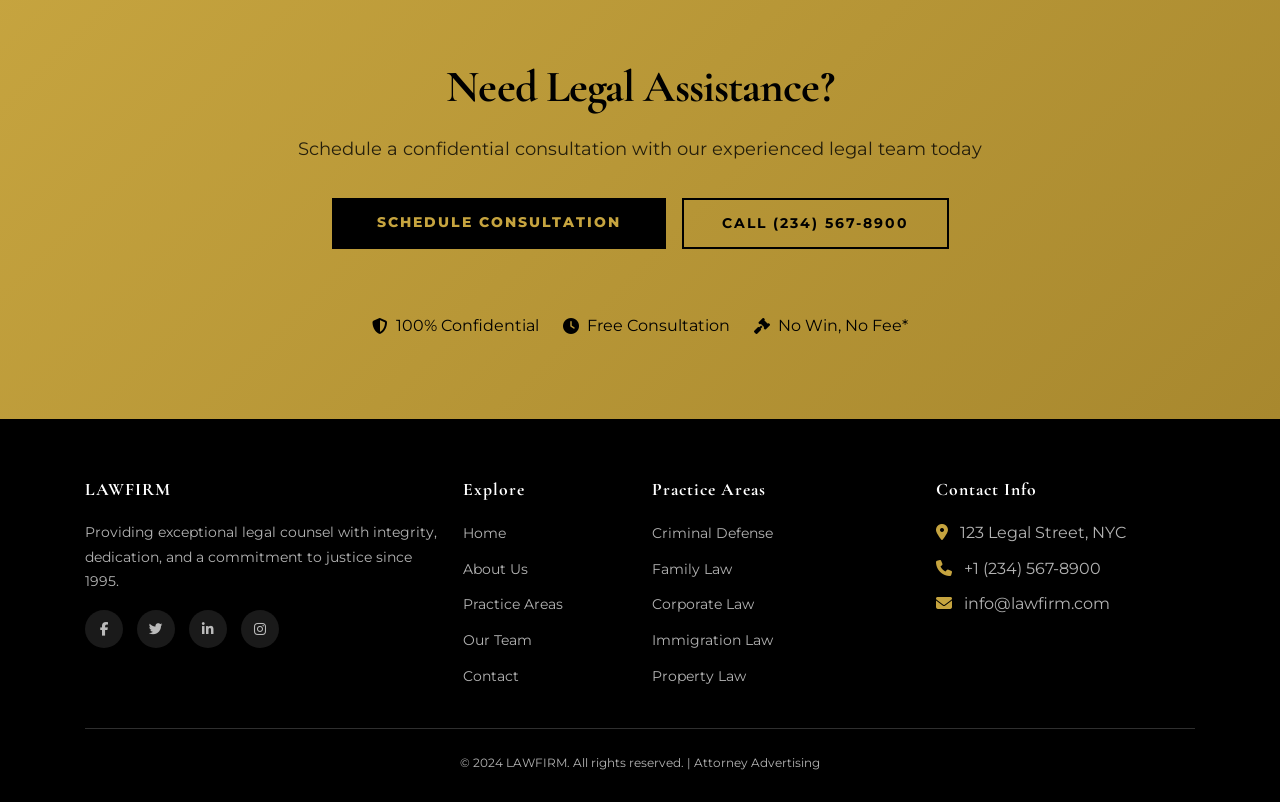
==== commit 69ed06e1: "Reduce margin-top for hero stats section" ====
--- a/home1.html
+++ b/home1.html
@@ -259,7 +259,7 @@
         .hero-stats {
             display: flex;
             gap: 50px;
-            margin-top: 50px;
+            margin-top: 20px;
             flex-wrap: wrap;
         }
         
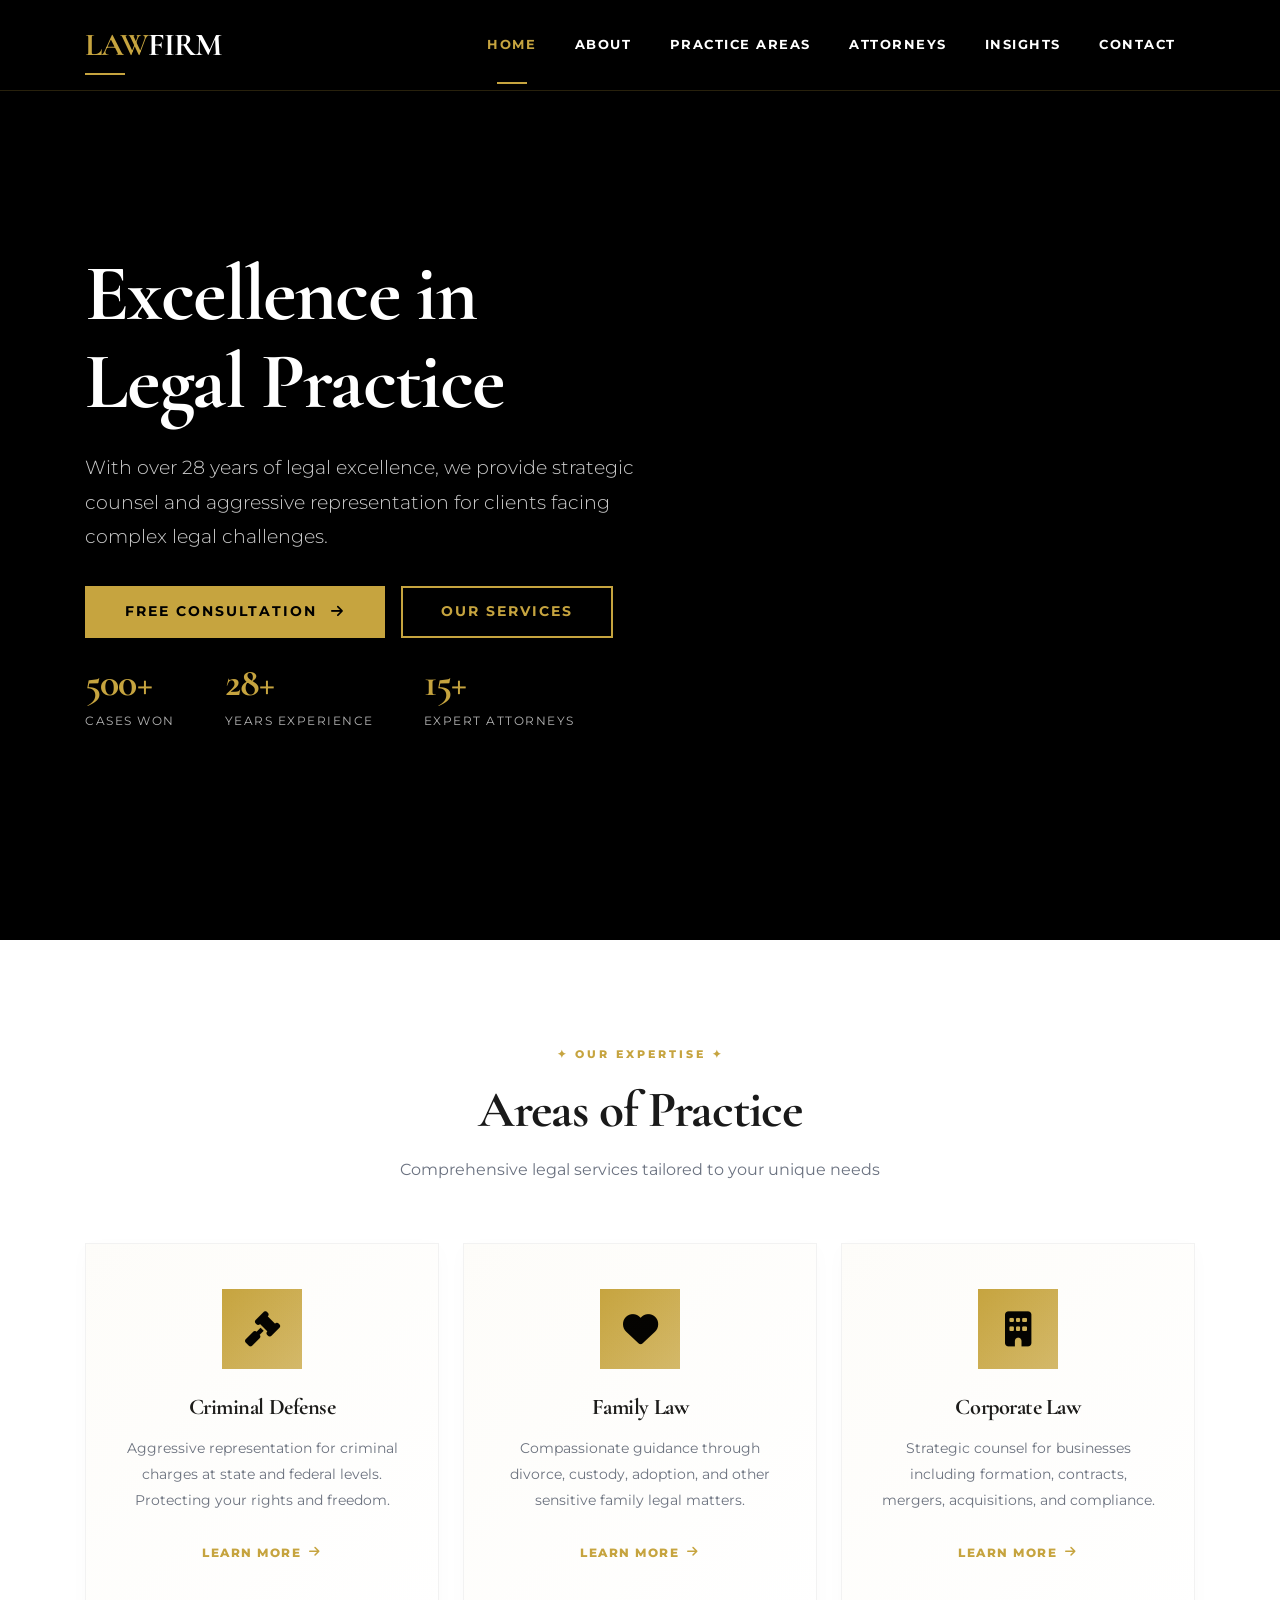
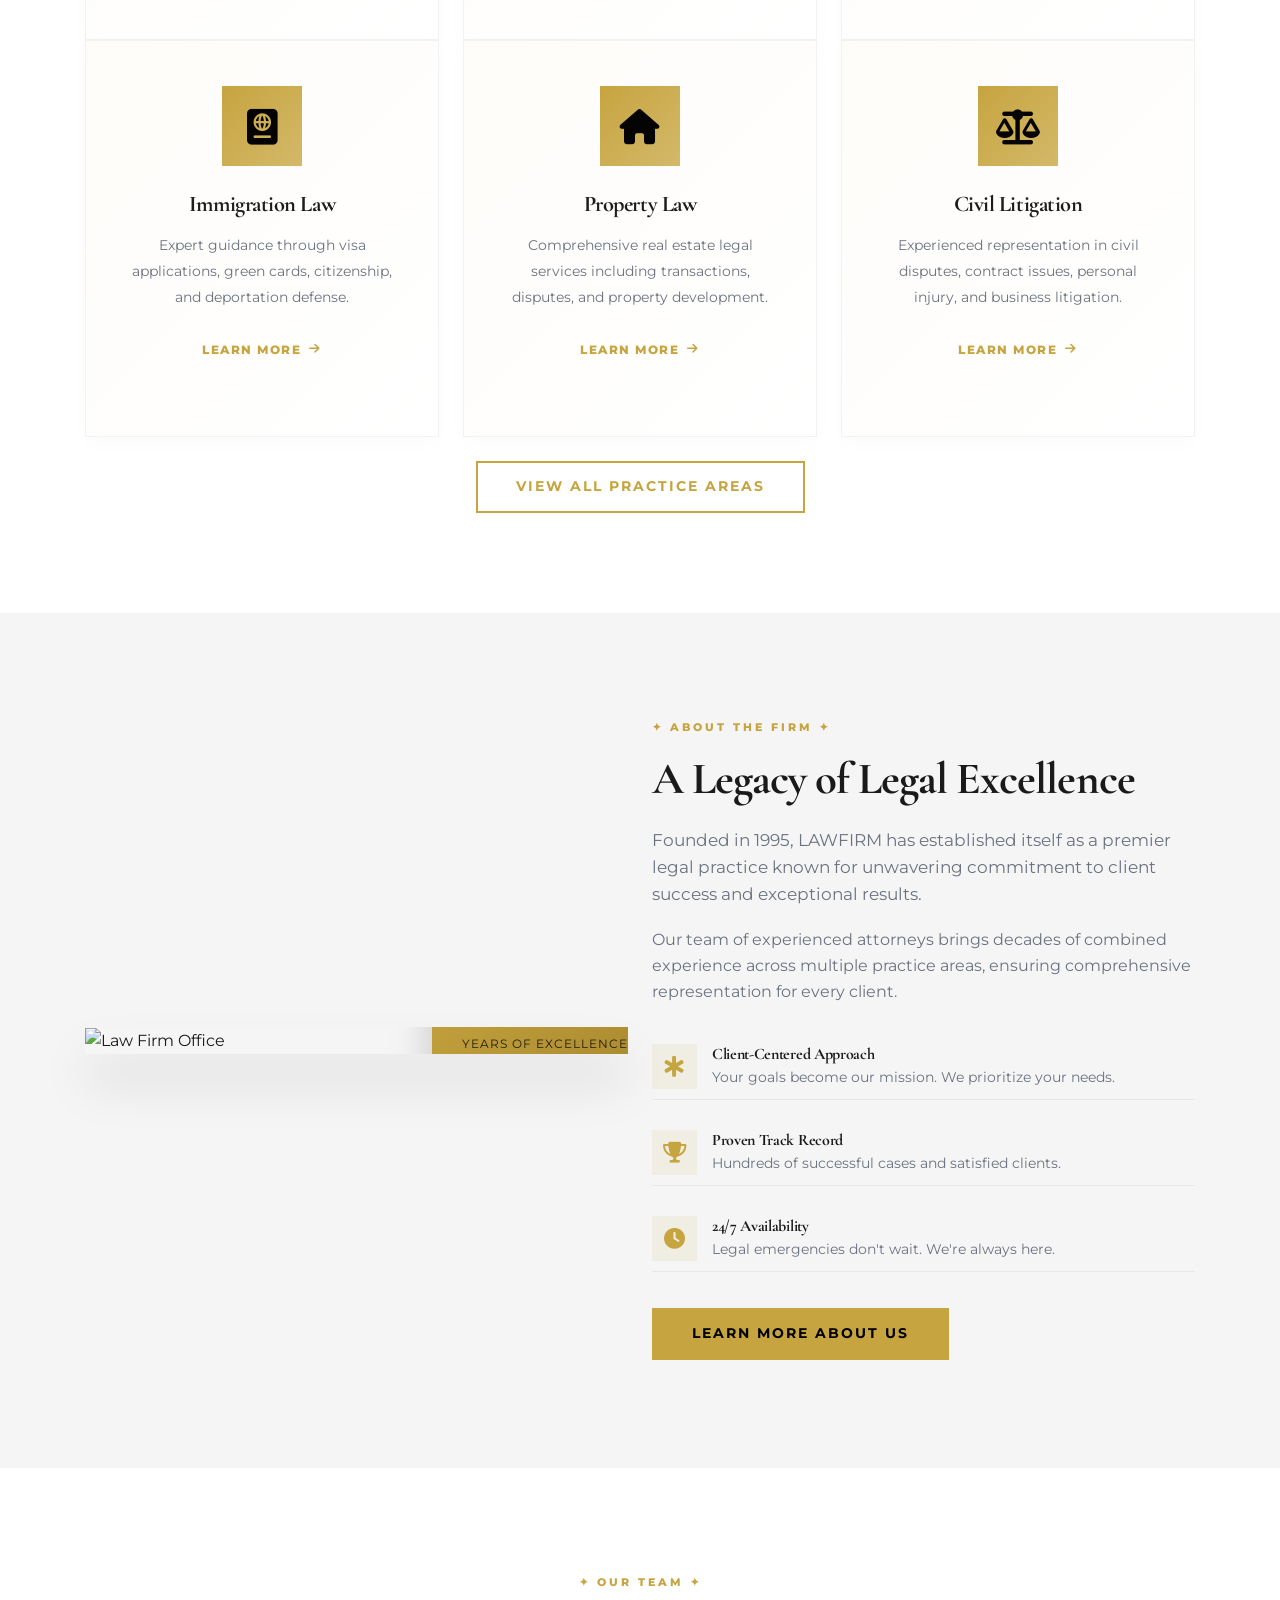
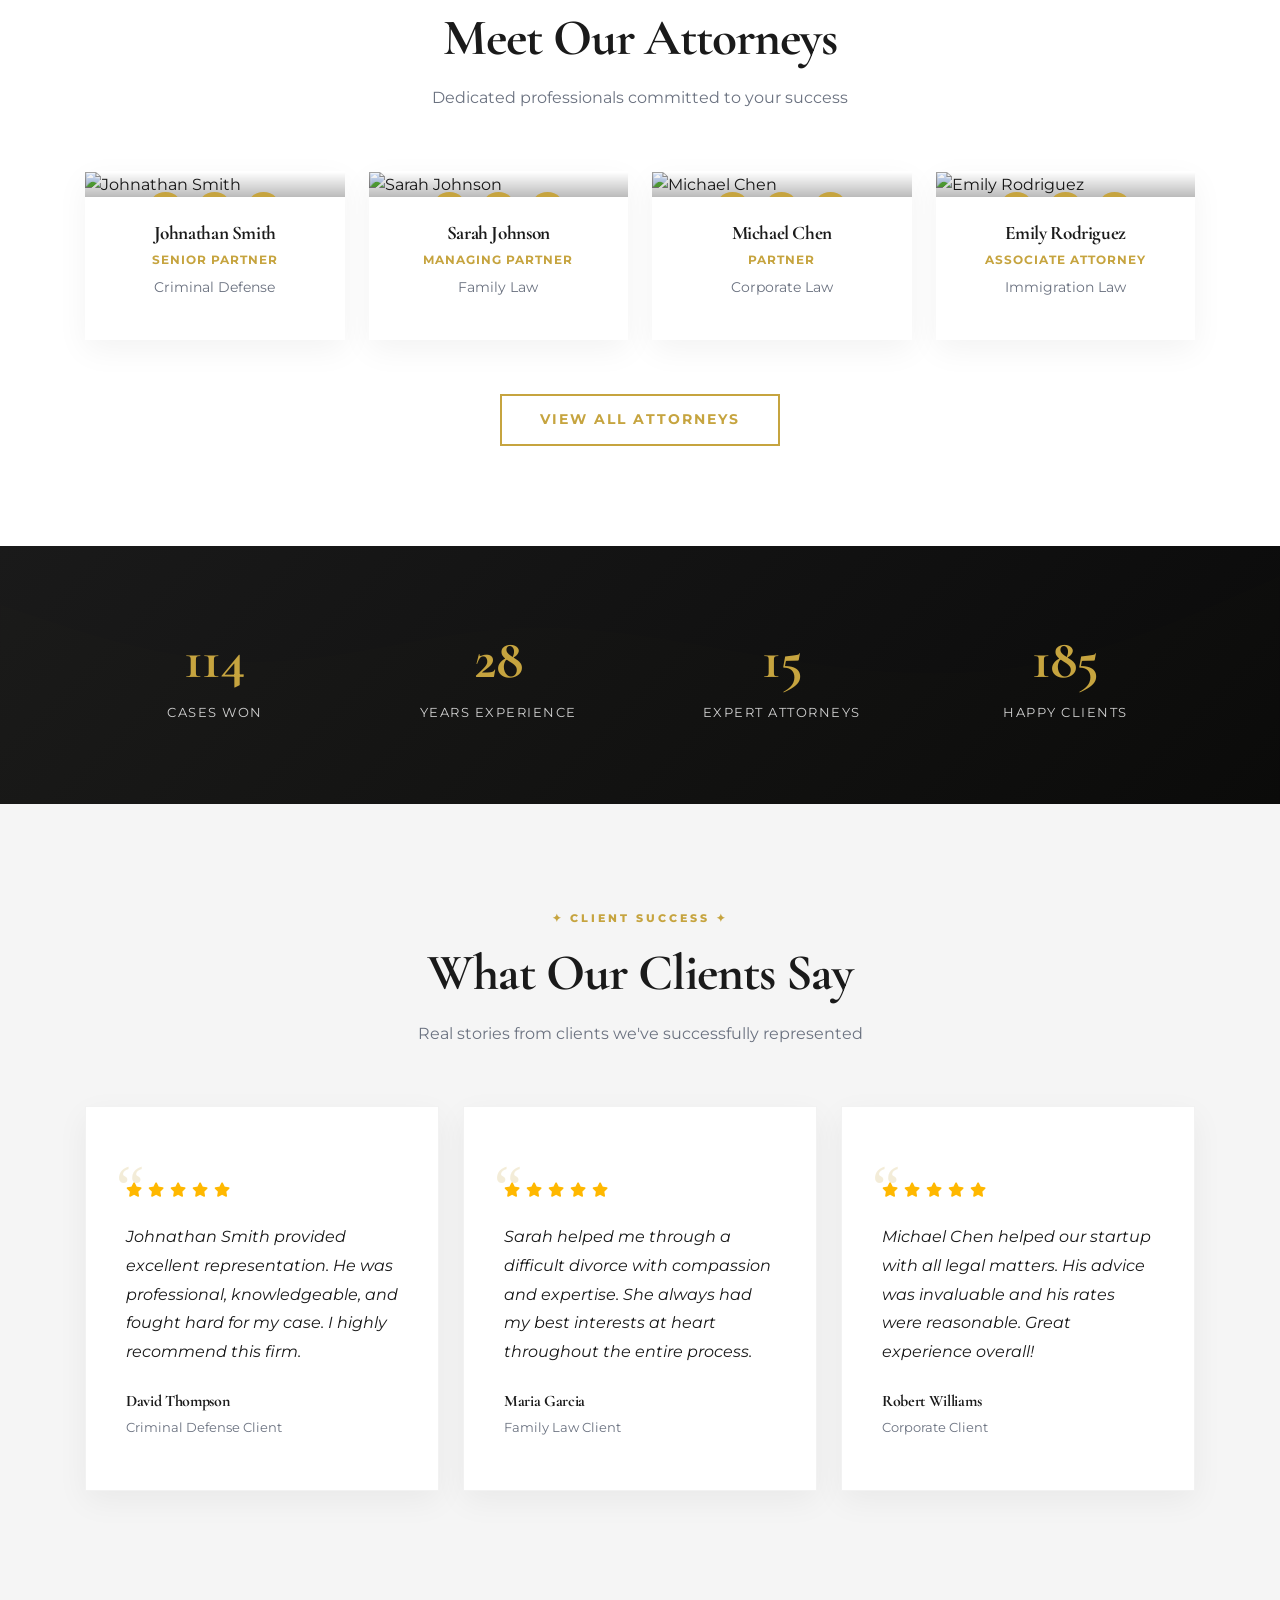
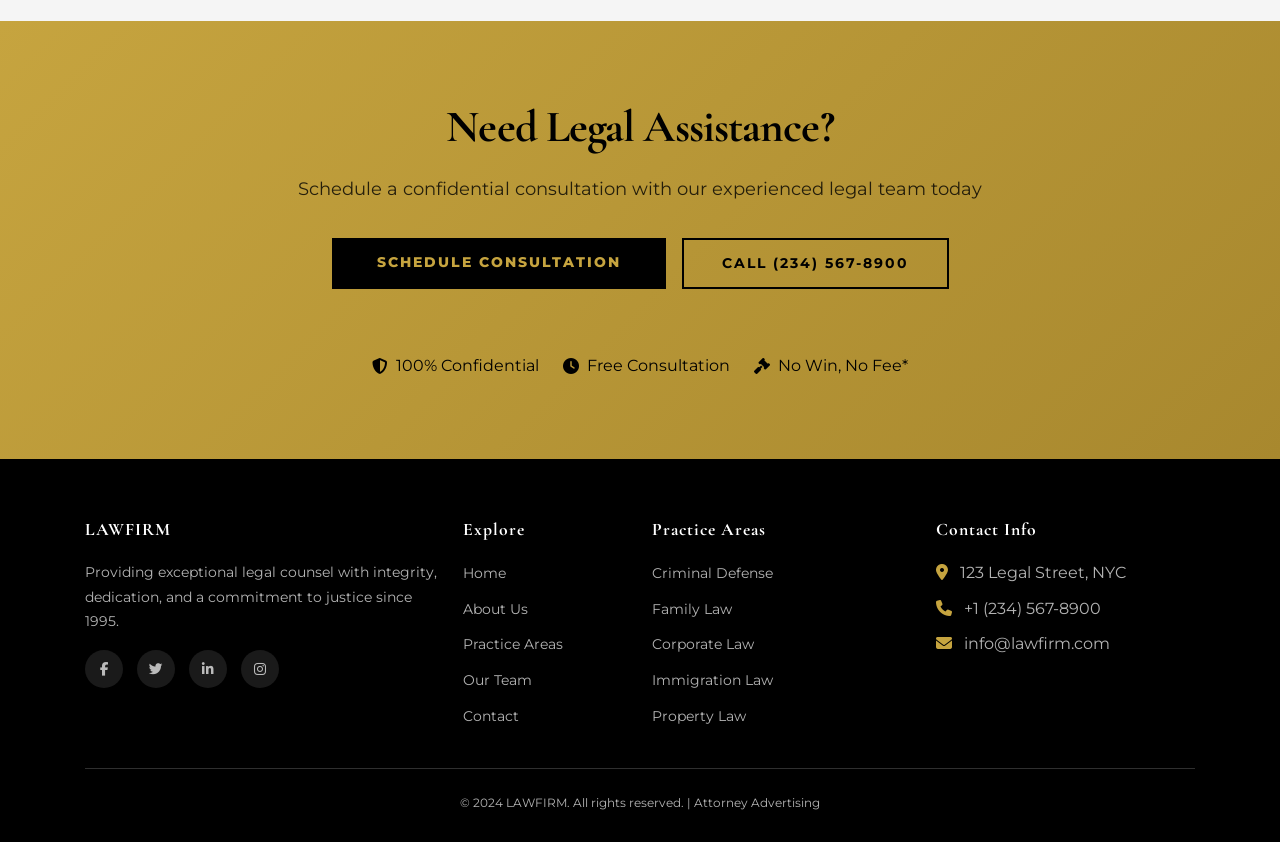
==== commit d38377fd: "Update styles and remove hero badge from home1.html Added margin-top to the main container and remov" ====
--- a/home1.html
+++ b/home1.html
@@ -144,6 +144,7 @@
             display: flex;
             align-items: center;
             overflow: hidden;
+            margin-top: 40px;
         }
         
         /* Remove this entire block - no background image needed */
@@ -898,7 +899,7 @@
         <div class="container">
             <div class="row align-items-center">
                 <div class="col-lg-7" data-aos="fade-up" data-aos-duration="1000">
-                    <span class="hero-badge">✦ Since 1995 ✦</span>
+                    
                     <h1>Excellence in<br>Legal Practice</h1>
                     <p class="lead">With over 28 years of legal excellence, we provide strategic counsel and aggressive representation for clients facing complex legal challenges.</p>
                     <div class="d-flex flex-wrap gap-3">
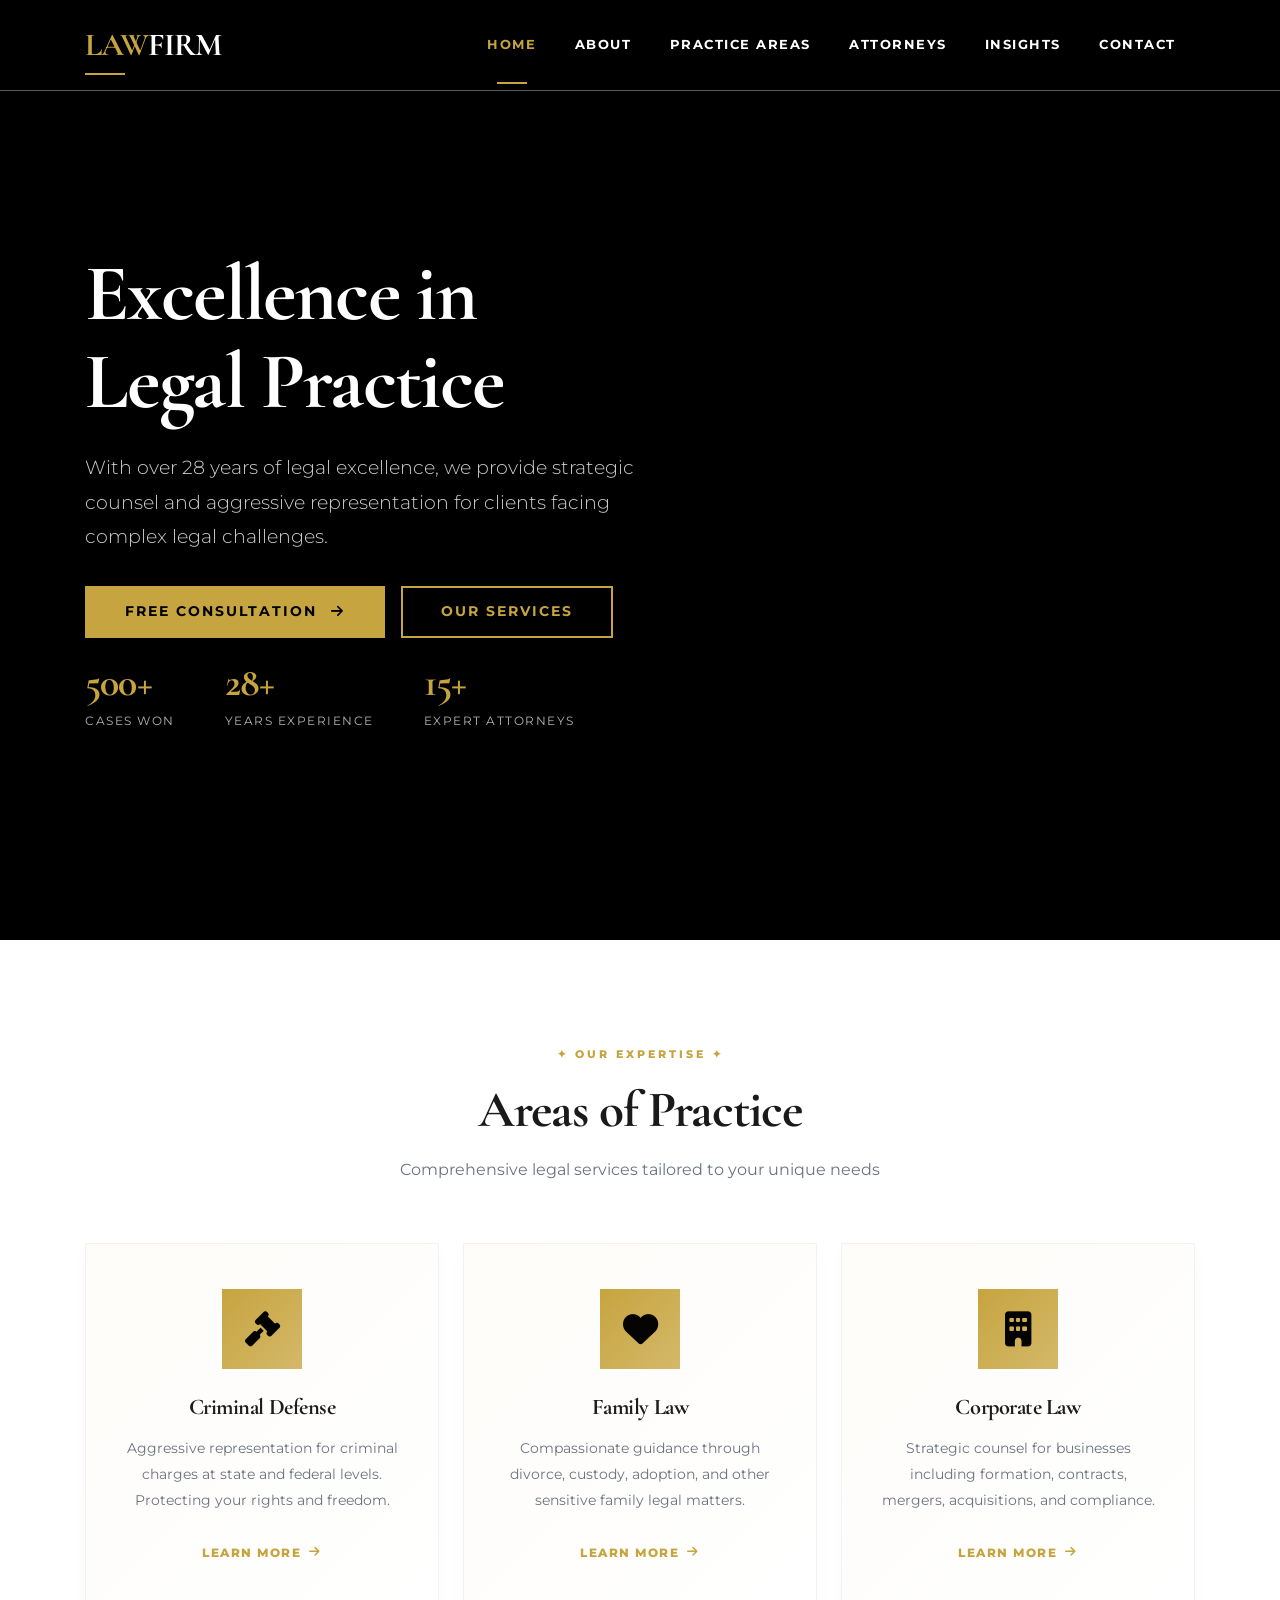
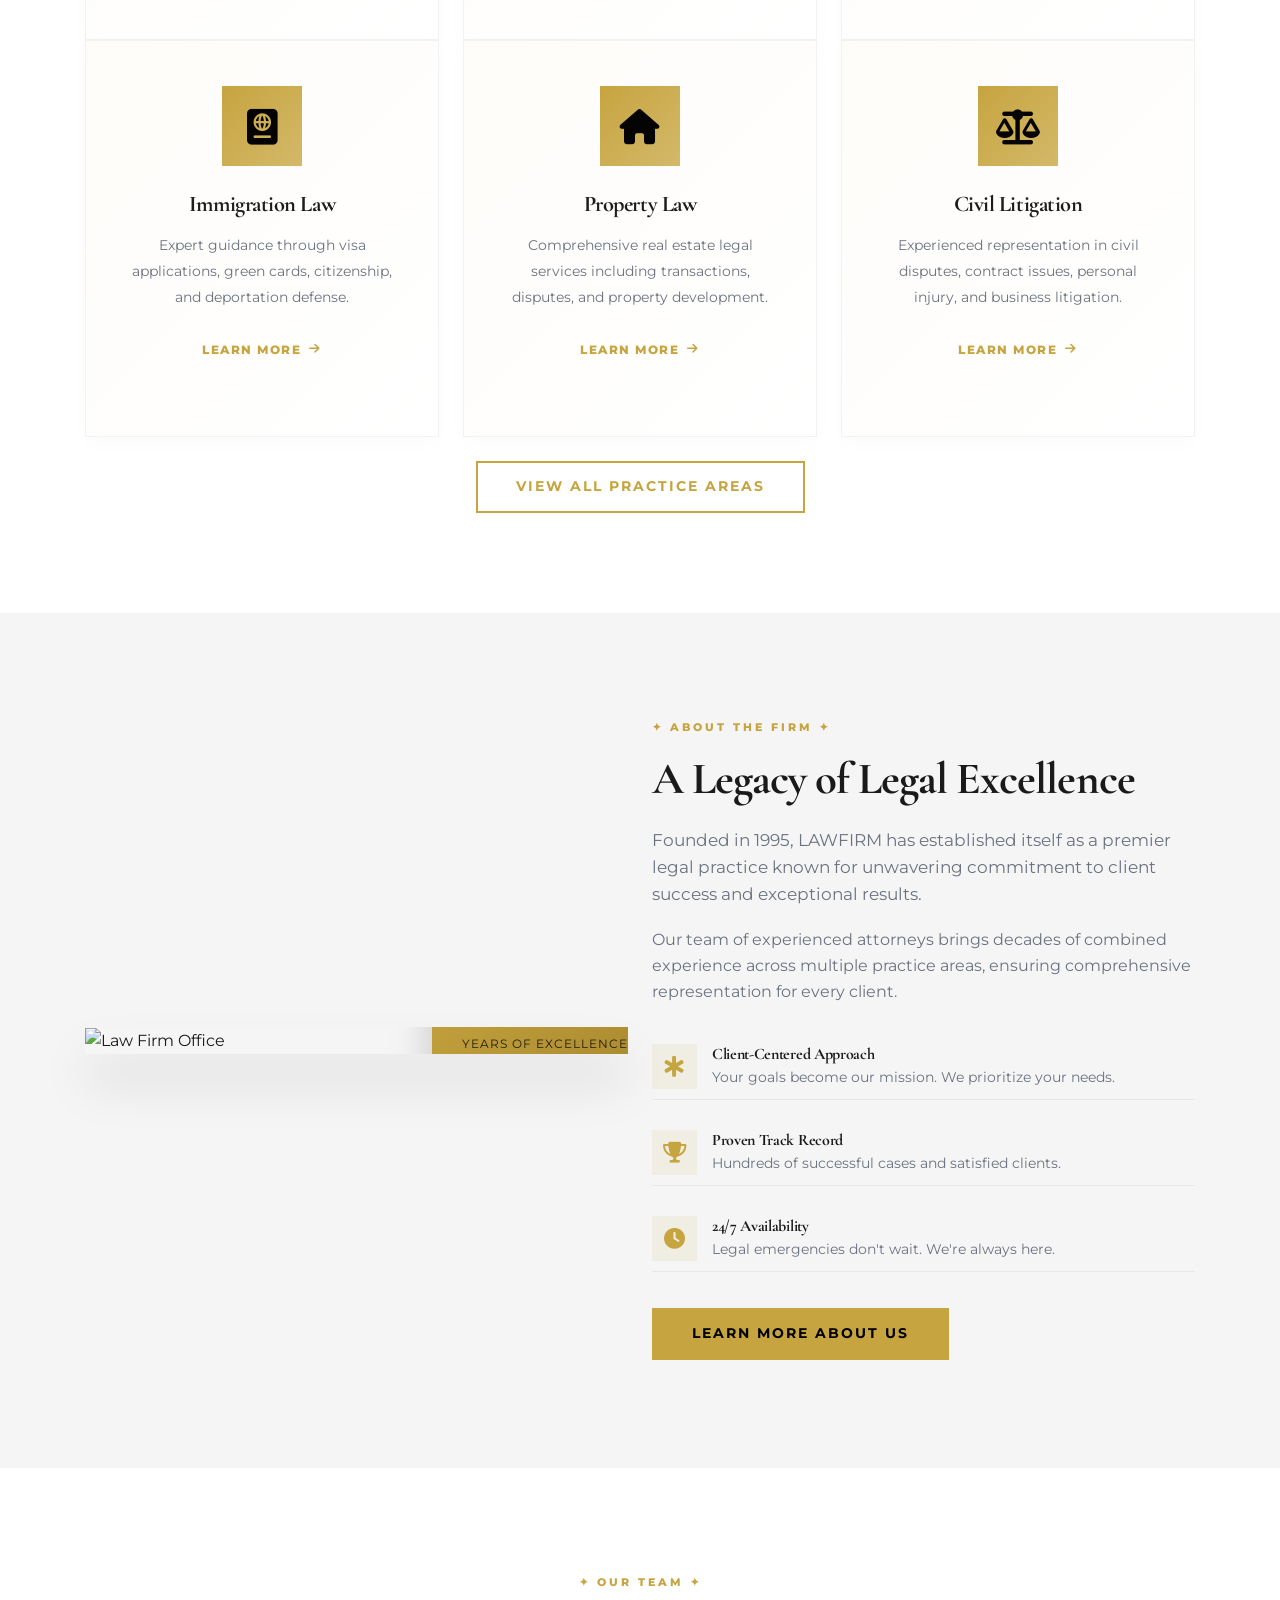
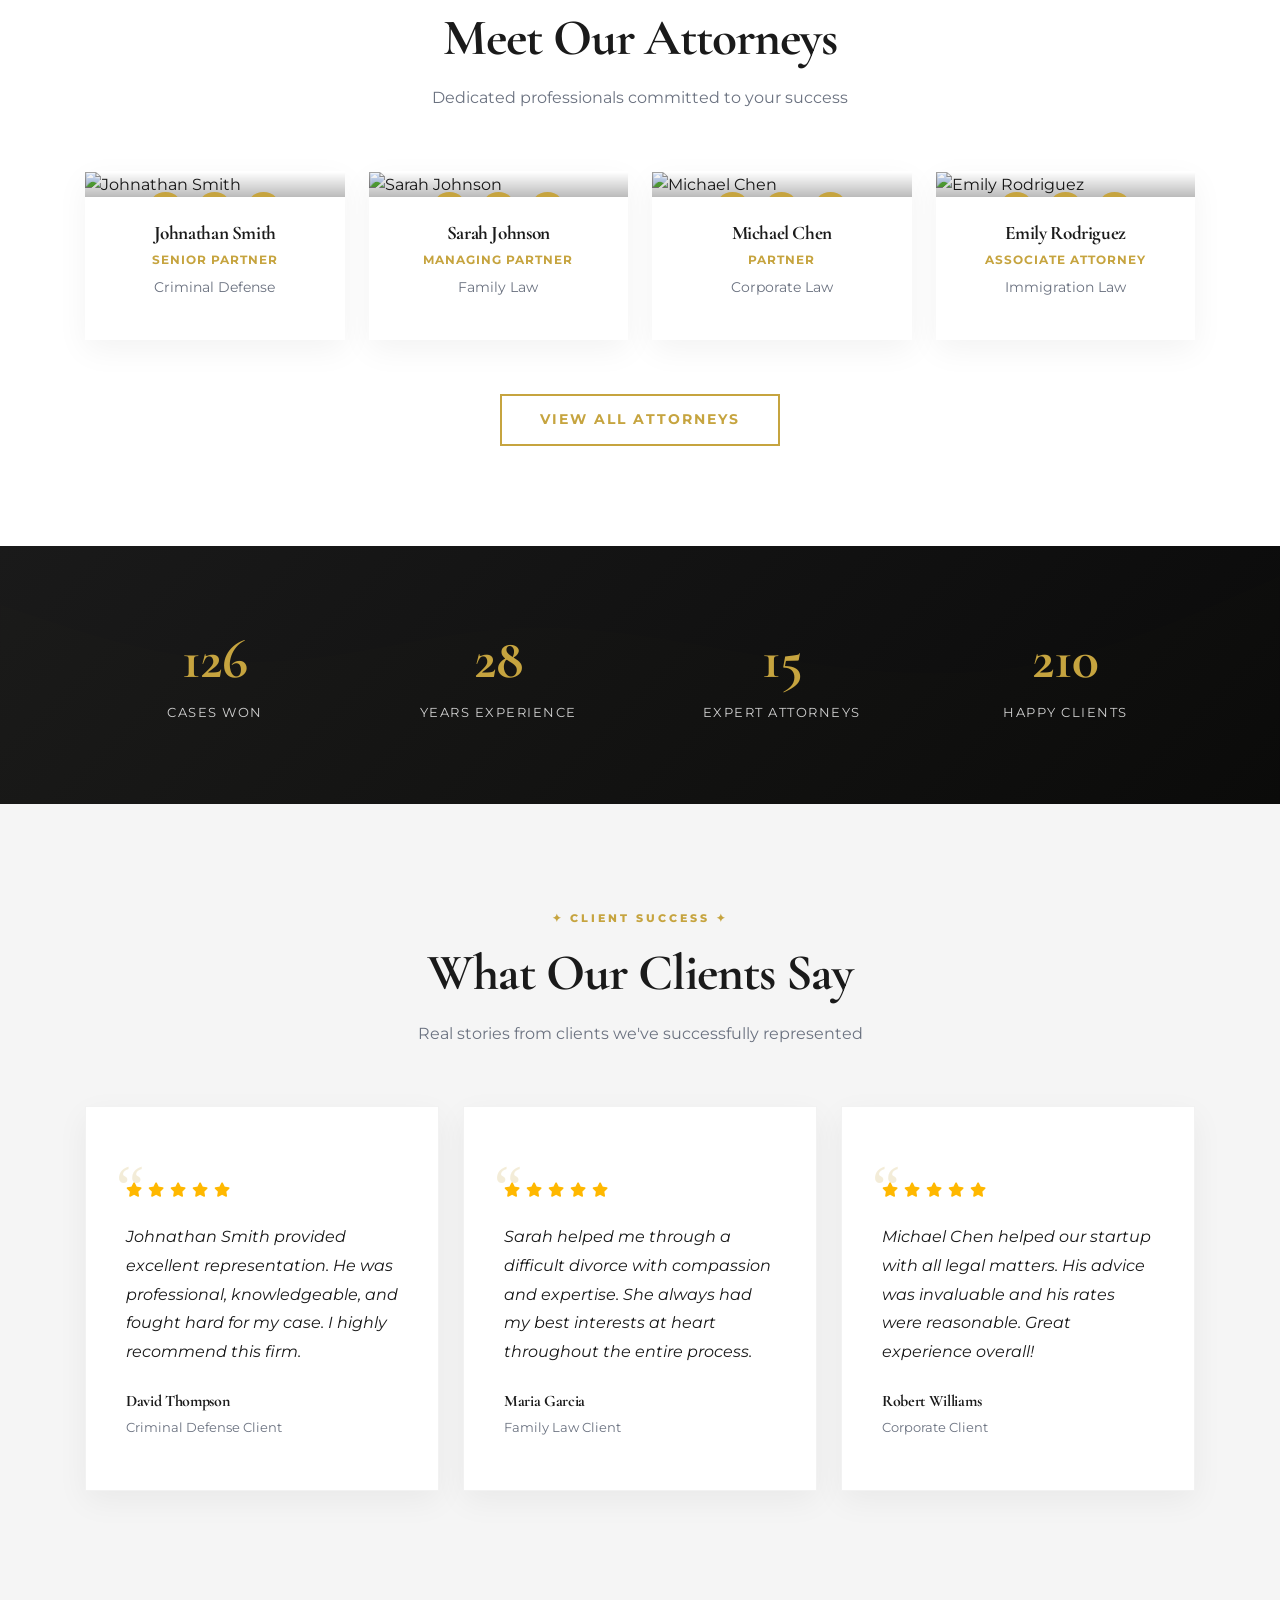
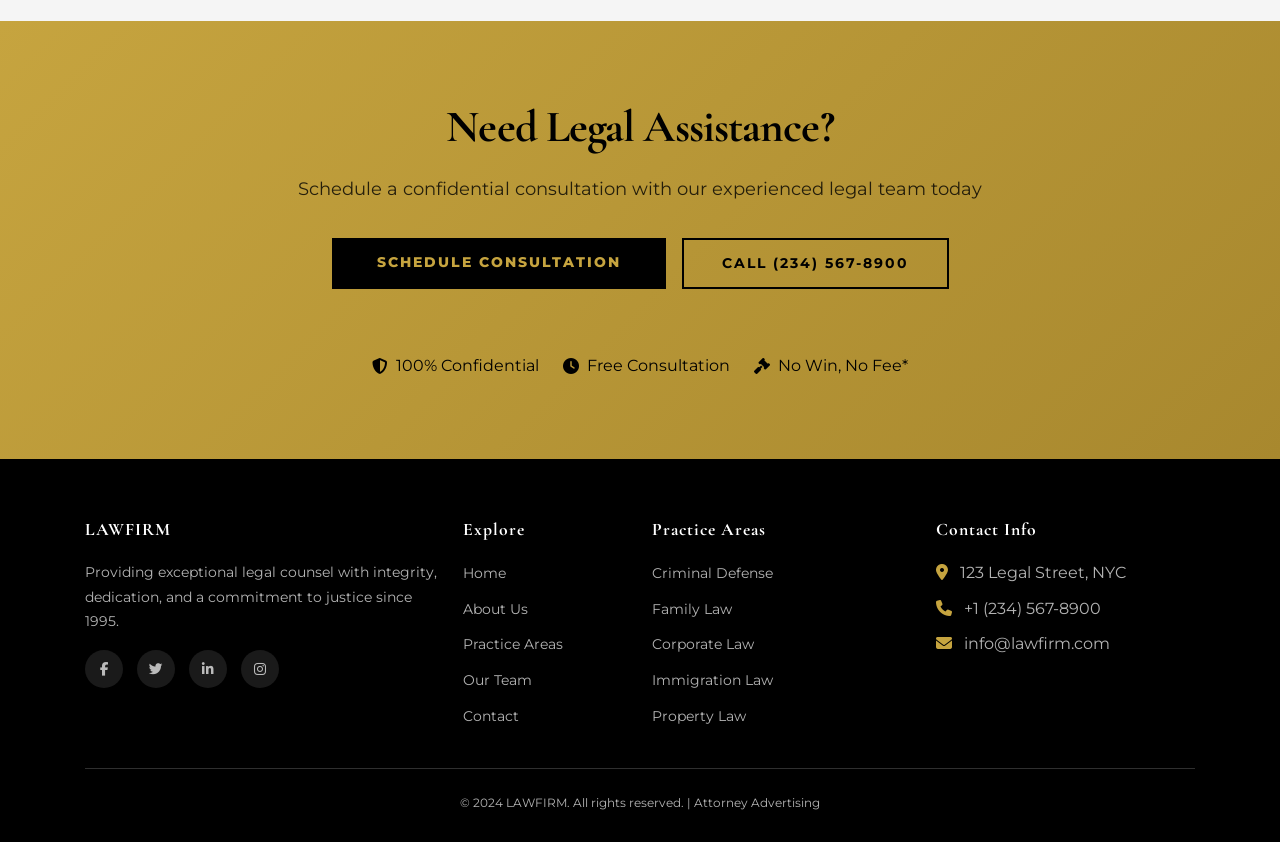
==== commit 39400193: "Update home1.html" ====
--- a/home1.html
+++ b/home1.html
@@ -70,7 +70,7 @@
         .navbar {
             padding: 0;
             background: #000000;
-            border-bottom: 1px solid rgba(198,164,63,0.2);
+            border-bottom: 1px solid rgb(255 255 255 / 35%);
             transition: all 0.3s ease;
         }
         
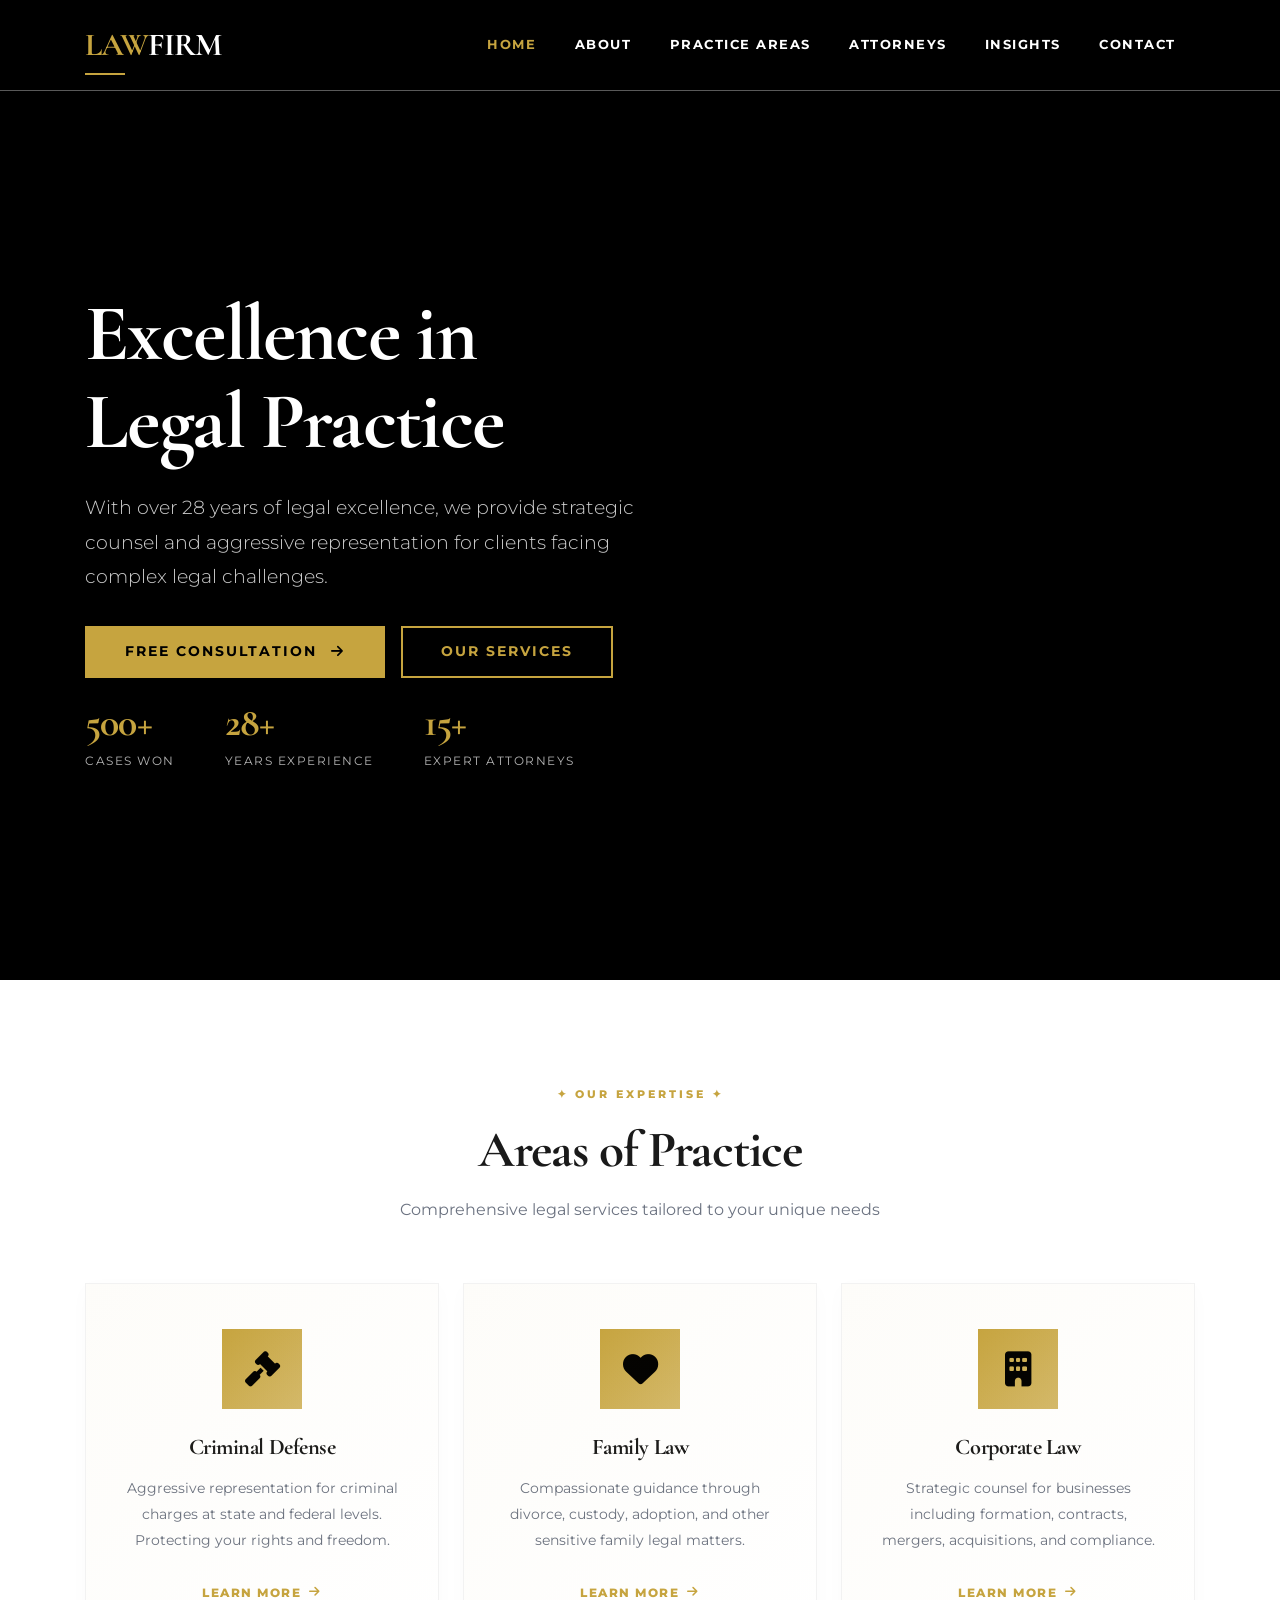
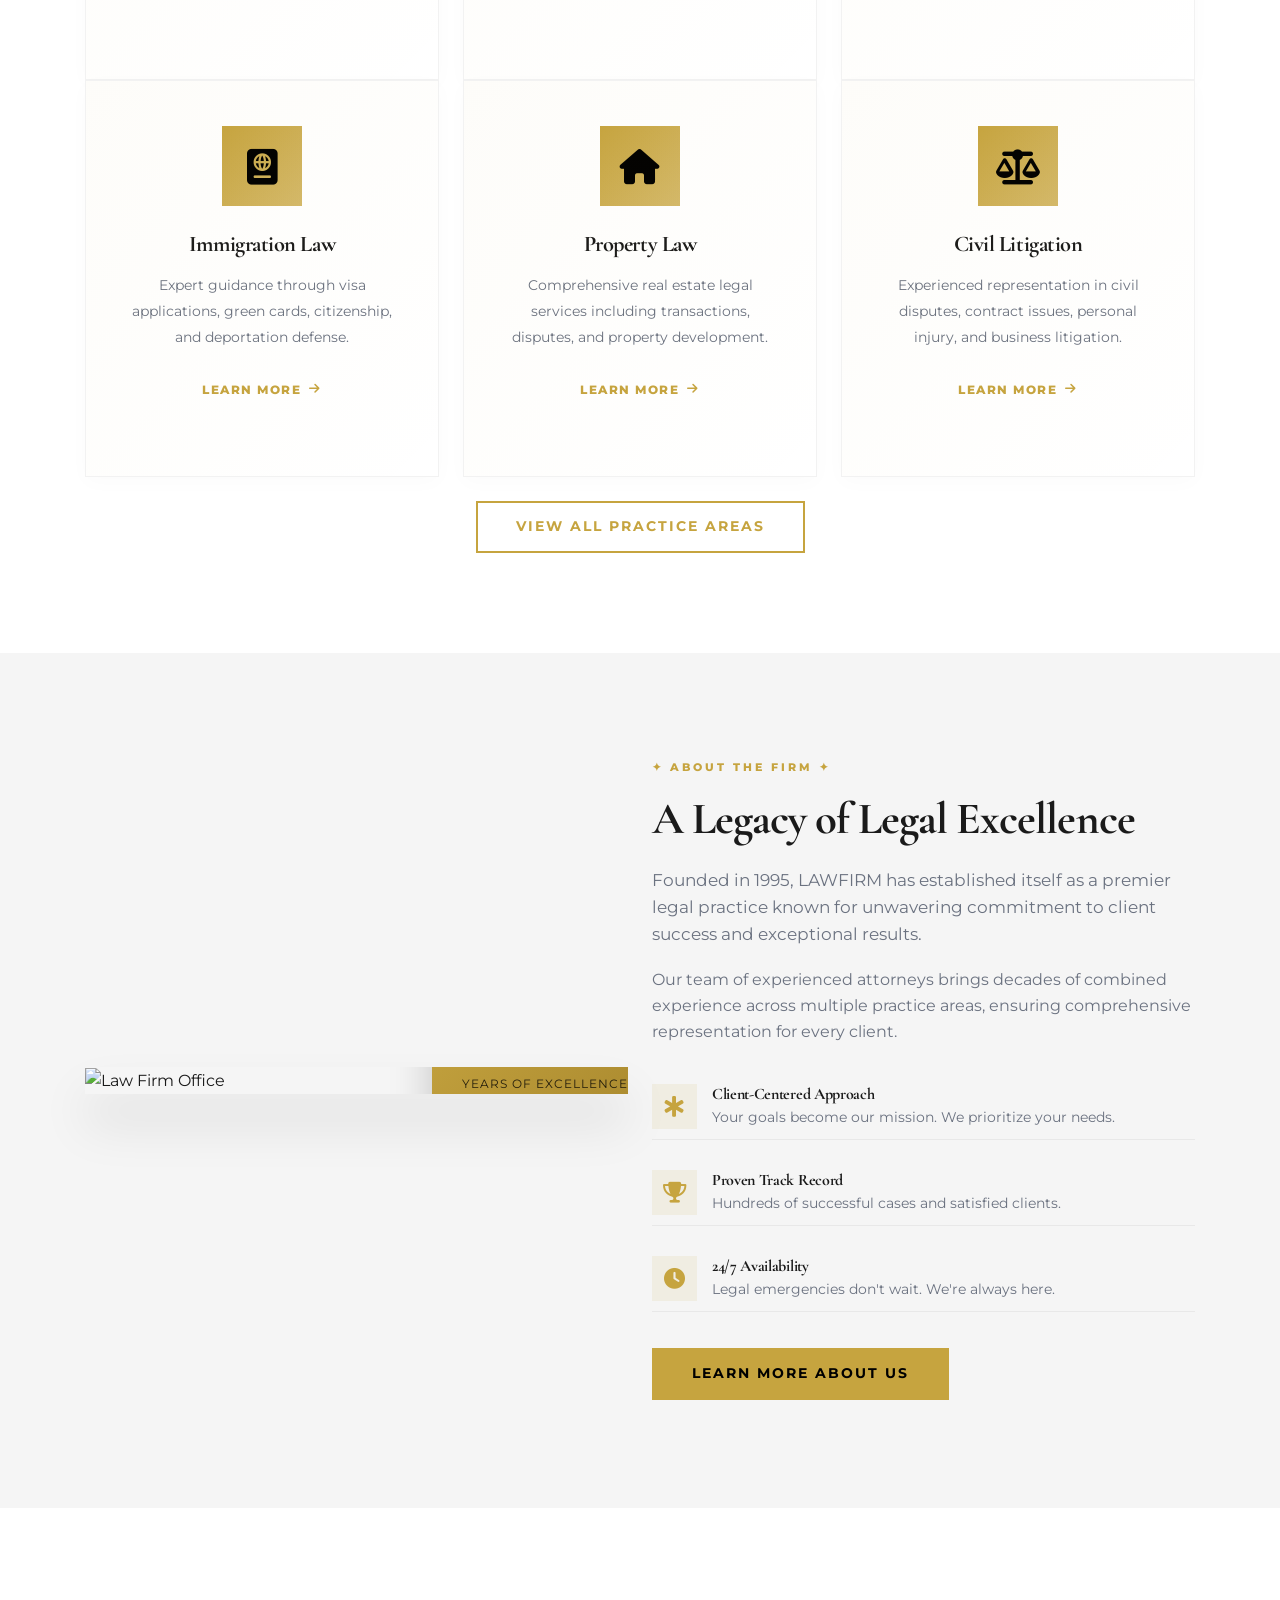
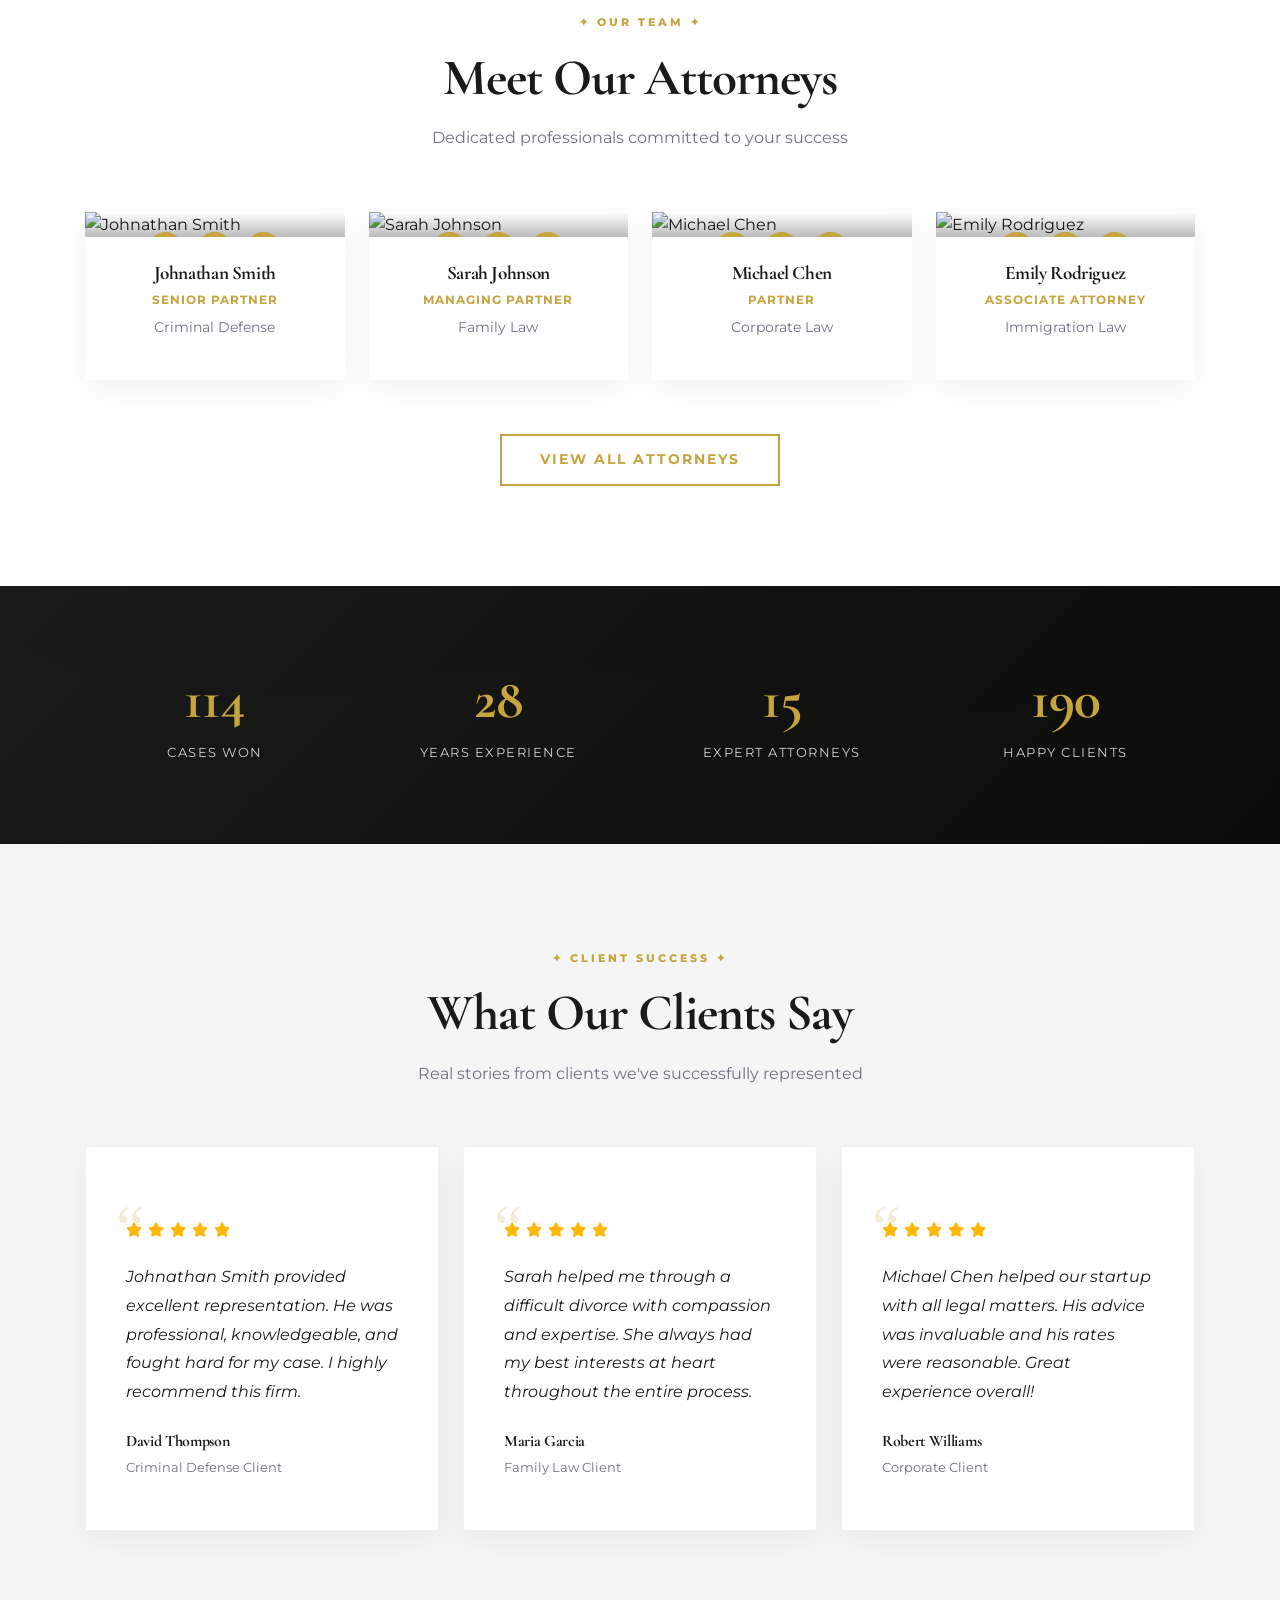
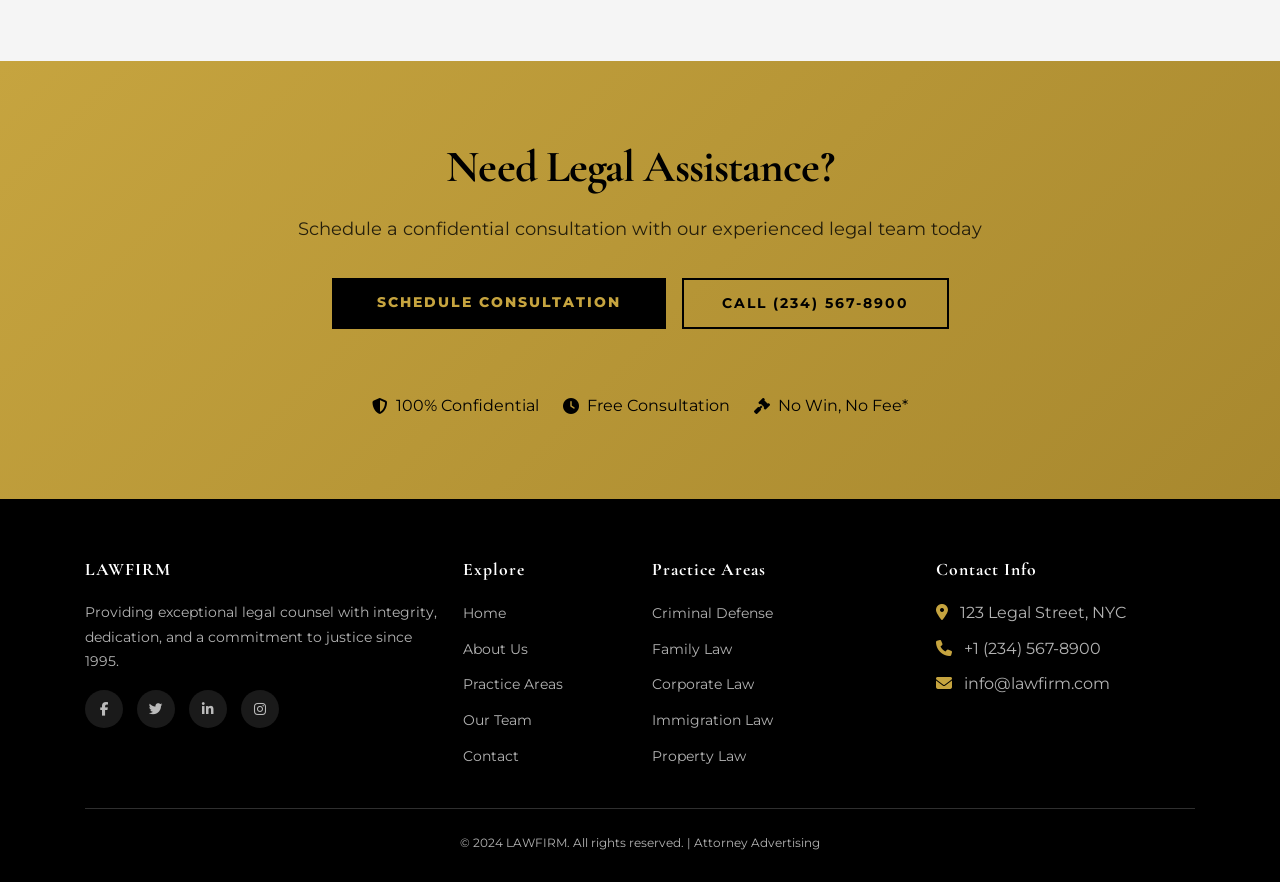
==== commit a549ef8c: "Update home1.html" ====
--- a/home1.html
+++ b/home1.html
@@ -127,9 +127,7 @@
         }
         
         .nav-link:hover::before,
-        .nav-link.active::before {
-            width: 30px;
-        }
+        
         
         .nav-link:hover,
         .nav-link.active {
@@ -144,7 +142,7 @@
             display: flex;
             align-items: center;
             overflow: hidden;
-            margin-top: 40px;
+            margin-top: 80px;
         }
         
         /* Remove this entire block - no background image needed */
